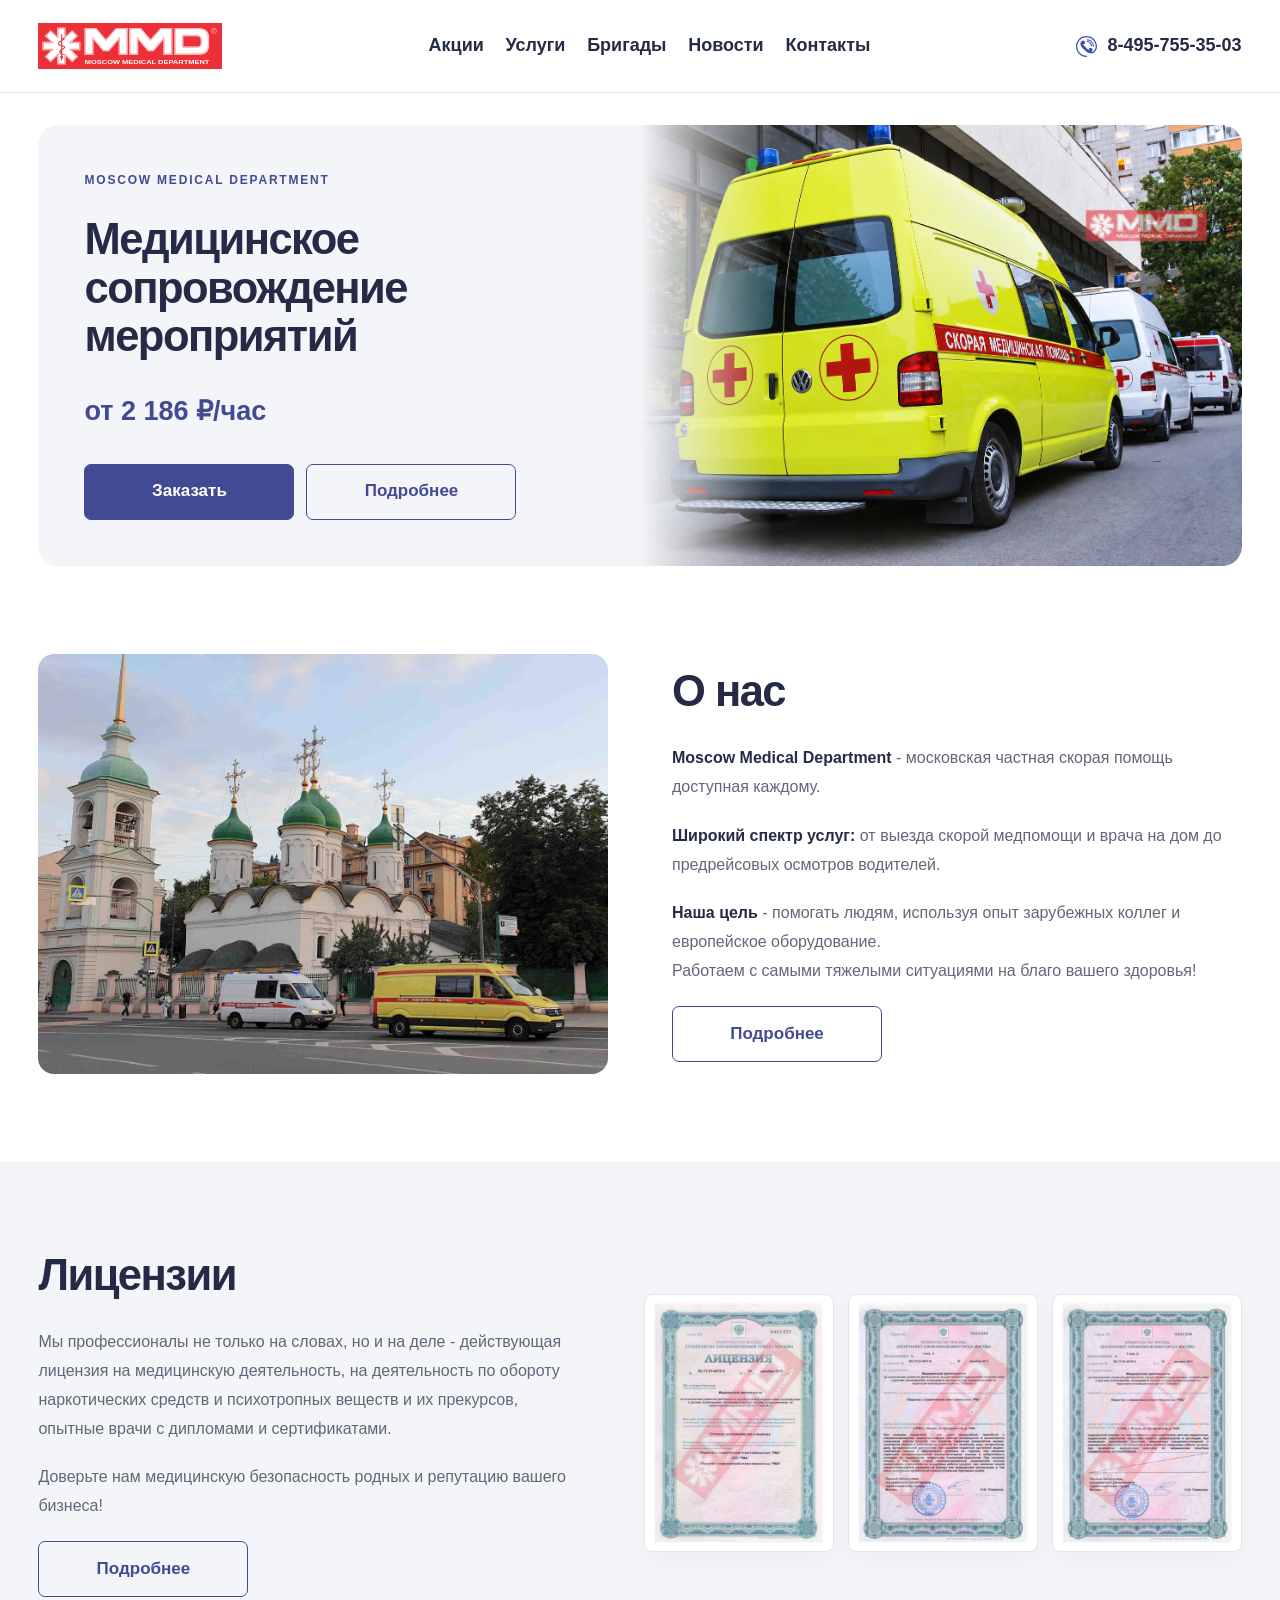
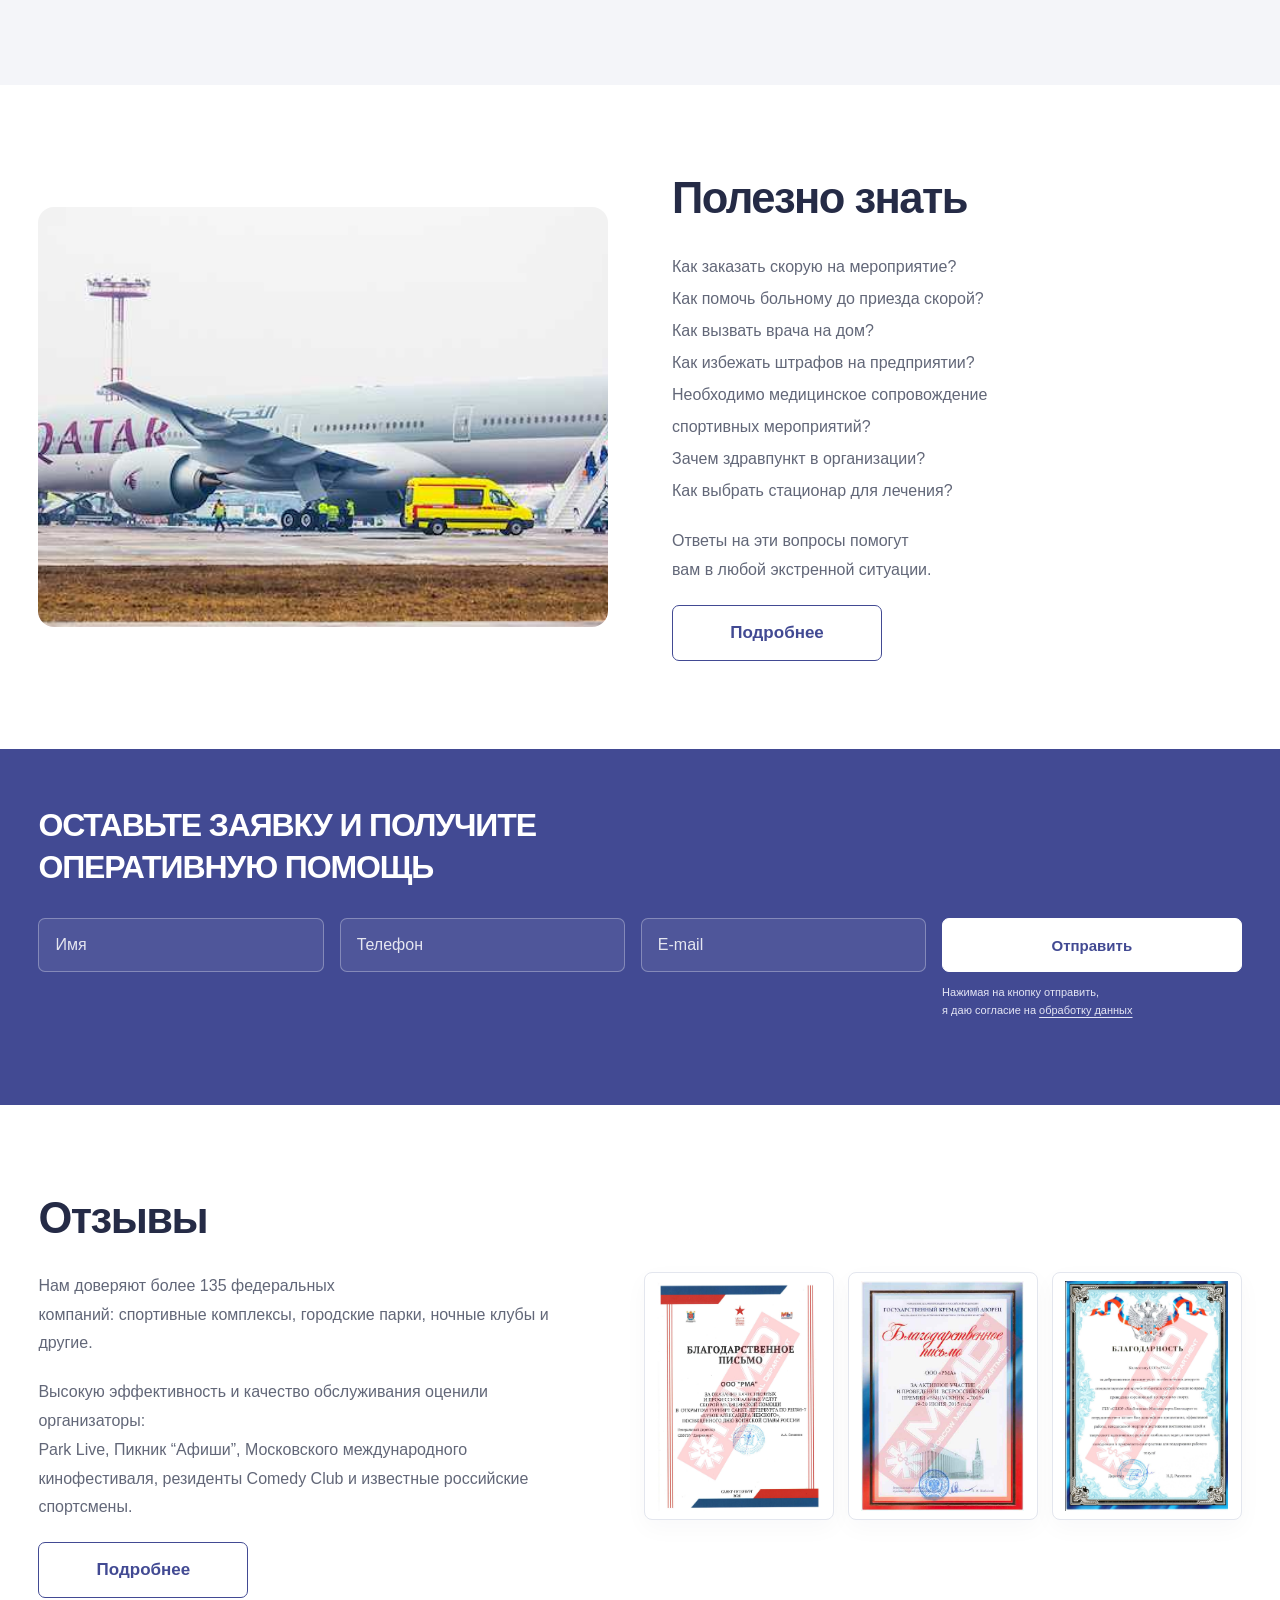
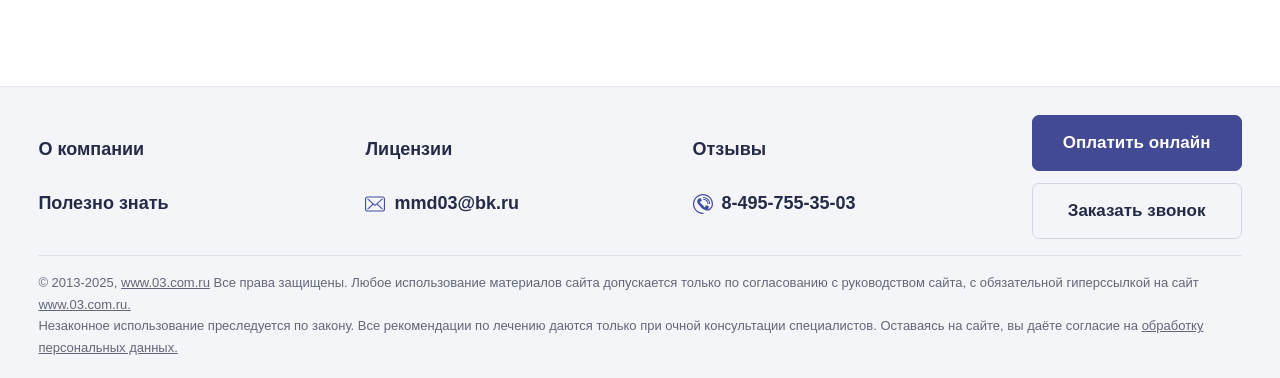
==== index.html @ b566aabc "Add responsive MMD website redesign" ====
<!DOCTYPE html>
<html lang="ru">

<head>
    
    <meta charset="UTF-8">
    <meta name="viewport" content="width=device-width, initial-scale=1.0">
    <meta http-equiv="X-UA-Compatible" content="ie=edge">
    <title>Дежурство скорой на массовых мероприятиях - MMD &#128657;</title>
    <meta name="description" content="Дежурство скорой медицинской помощи на массовых мероприятиях в Москве и Московской области. Заказать медицинское сопровождение спортивных мероприятий">
    <meta name="yandex-verification" content="7d4bbf02a748f1a2" />
    <meta property="og:title" content="03.com.ru"/>
    <meta property="og:description" content="Московская скорая помощь"/>
    <meta property="og:image" content="assets/components/rma/assets/images/favicon.png"/>
    <meta property="og:image:type" content="image/png"/>
    <meta property="og:type" content="website"/>
    <meta property="og:url" content= "https://03.com.ru"/>
    
    
    
    
    <link rel="icon" type="image/png" href="https://03.com.ru/assets/components/rma/assets/images/favicon.png">
    
    
    
<link rel="stylesheet" href="styles.css">
<link rel="stylesheet" href="home.css">
<script src="app.js" defer></script>
<script src="home.js" defer></script>
<link rel="stylesheet" href="responsive.css">
</head>
<body><a class="skip-link" href="#main">Перейти к содержанию</a>
<header class="header">
    <div class="container header__container">
        <a href="https://03.com.ru/" class="header__logo">
            <img src="assets/logo.svg" alt="moscow medical department" class="logo__img">
        </a>
        <ul class="header__menu" aria-label="Основное меню">
            <li class="menu__item">
                <a href="https://03.com.ru/akczii/" class="item__link">Акции</a>
            </li>
            <li class="menu__item">
                <a href="https://03.com.ru/uslugi/" class="item__link">Услуги</a>
            </li>
            <li class="menu__item">
                <a href="https://03.com.ru/brigadyi/" class="item__link">Бригады</a>
            </li>
            <li class="menu__item">
                <a href="https://03.com.ru/novosti/2020/" class="item__link">Новости</a>
            </li>
            <li class="menu__item">
                <a href="https://03.com.ru/kontaktyi" class="item__link">Контакты</a>
            </li>
        </ul>
        <a href="tel:+74957553503" class="header__phone">
            <img src="assets/components/rma/assets/images/new/phone.svg" alt="телефон" class="phone__icon">
            8-495-755-35-03
        </a>
        <button class="header__hamburger" aria-label="Открыть меню" aria-expanded="false" aria-controls="mobile-menu">
            <img src="assets/components/rma/assets/images/new/hamburger.svg" alt="меню" class="hamburger__img">
        </button>
        <button class="header__exit-popup"> &times; </button>
    </div>
</header>
<main id="main"><section class="section hero">
    <div class="container hero__container">
<img class="home-hero-photo" src="assets/home-hero-clear.png" alt="Автомобили скорой медицинской помощи MMD">
        <div class="hero__text">
            
            <h1 class="text__title">Медицинское сопровождение мероприятий</h1>
            <p class="hero__eyebrow">Moscow Medical Department</p><p class="text__price" data-price="2300">от 2 300 ₽/час</p>
            <div class="text__btns">
                <button class="btn btns__btn">Заказать</button>
                <a href="https://03.com.ru/akczii/" class="btn btns__link">
                    Подробнее
                </a>
                
            </div>
        </div>
    </div>
</section>
<section class="section about">
    <div class="container about__container">
        <div class="about__img">
            <img src="assets/components/rma/assets/images/final/index/o_nas.jpg" alt="о компании" class="img__img">
        </div>
        <div class="about__bg"></div>
        <div class="about__text">
            <h2 class="text__title">О нас</h2>
            <p class="text__text">
                <b>Moscow Medical Department</b> - московская частная скорая помощь доступная каждому.
            </p>
            <p class="text__text">
                <b>Широкий спектр услуг:</b> от выезда скорой медпомощи и врача на дом до предрейсовых осмотров водителей.
            </p>
            <p class="text__text">
                <b>Наша цель</b> - помогать людям, используя опыт зарубежных коллег и европейское оборудование. <br> 
                Работаем с самыми тяжелыми ситуациями на благо вашего здоровья!
            </p>
            <a href="https://03.com.ru/o-kompanii" class="btn text__btn">
                Подробнее
            </a>
        </div>
    </div>
</section>
<section class="section license">
    <div class="container license__container">
        <div class="license__bg"></div>
        <h2 class="text__title">Лицензии</h2>
        <div class="license__text">
            <p class="text__text">
                Мы профессионалы не только на словах, но и на деле - действующая лицензия на медицинскую деятельность, на деятельность по обороту наркотических средств и психотропных веществ и их прекурсов, опытные врачи с  дипломами и сертификатами.
            </p>
            <p class="text__text">
                Доверьте нам медицинскую безопасность родных и репутацию вашего бизнеса!  
            </p>
            <a href="https://03.com.ru/liczenzii" class="btn text__btn">
                Подробнее
            </a>
        </div>
        <div class="license__slider">
            
            
            <div class="slider__slides">
                <div class="slides__slide">
                    <picture class="slide__picture">
                        <source srcset="assets/components/rma/assets/images/licenses/hero/mobile/1.jpg" media="(max-width: 576px)" class="slide__source">
                        <img src="assets/components/rma/assets/images/licenses/hero/1.jpg" alt="лицензия-1" class="slide__img">
                    </picture>
                </div>
                <div class="slides__slide">
                    <picture class="slide__picture">
                        <source srcset="assets/components/rma/assets/images/licenses/hero/mobile/3.jpg" media="(max-width: 576px)" class="slide__source">
                        <img src="assets/components/rma/assets/images/licenses/hero/3.jpg" alt="лицензия-3" class="slide__img">
                    </picture>
                </div>
                <div class="slides__slide">
                    <picture class="slide__picture">
                        <source srcset="assets/components/rma/assets/images/licenses/hero/mobile/4.jpg" media="(max-width: 576px)" class="slide__source">
                        <img src="assets/components/rma/assets/images/licenses/hero/4.jpg" alt="лицензия-3" class="slide__img">
                    </picture>
                </div>
            </div>
        </div>
    </div>
</section>
<section class="section faq">
    <div class="container faq__container">
        <div class="faq__bg"></div>
        <div class="faq__img">
            <img src="assets/components/rma/assets/images/final/index/aviaperevozka.jpg" alt="Полезно знать" class="img__img">
            
        </div>
        <div class="faq__text">
            <h2 class="text__title">Полезно знать</h2>
            <p class="text__text">
                Как заказать скорую на мероприятие?
                <br>
                Как помочь больному до приезда скорой?
                <br>
                Как вызвать врача на дом? 
                <br>
                Как избежать штрафов на предприятии?
                <br>
                Необходимо медицинское сопровождение
                <br>
                спортивных мероприятий?
                <br>
                Зачем здравпункт в организации?
                <br>
                Как выбрать стационар для лечения?
            </p>
            <p class="text__text">
                Ответы на эти вопросы помогут <br> вам в любой экстренной ситуации. 
            </p>
            <a href="https://03.com.ru/polezno-znat/" class="btn text__btn">
                Подробнее
            </a>
        </div>
    </div>
</section>






<section class="section callback" id="request">
    <div class="container callback__container">

        <h2 class="callback__title">
            ОСТАВЬТЕ ЗАЯВКУ И ПОЛУЧИТЕ ОПЕРАТИВНУЮ ПОМОЩЬ
        </h2>

        <form class="callback__form">

            <input type="text" name="nospam" value="" style="display:none" tabindex="-1" autocomplete="off">

            <div class="form__block">
                <input type="text" class="form__inp" name="name"
                       value="" aria-label="Имя" placeholder="Имя" required>
                <img src="assets/components/rma/assets/images/new/form/name.svg"
                     alt="имя" class="form__img">
            </div>

            <div class="form__block">
                <input type="tel" class="form__inp" name="phone"
                       value="" aria-label="Телефон" placeholder="Телефон" required>
                <img src="assets/components/rma/assets/images/new/phone.svg"
                     alt="телефон" class="form__img">
            </div>

            <div class="form__block">
                <input type="email" class="form__inp" name="email"
                       value="" aria-label="E-mail" placeholder="E-mail" required>
                <img src="assets/components/rma/assets/images/new/form/email.svg"
                     alt="e-mail" class="form__img">
            </div>

            <div class="form__block-btn">

                <input type="submit"
                       name="order-submit"
                       value="Отправить"
                       class="btn form__btn">

                <p class="callback__text">
                    Нажимая на кнопку отправить, <br>
                    я даю согласие на
                    <a href="https://03.com.ru/assets/components/rma/assets/docs/soglasie-na-obrabotku-personalnih-dannih.pdf"
                       target="_blank"
                       rel="noopener noreferrer"
                       class="text__link">
                        обработку данных
                    </a>
                </p>

            </div>

        </form>
    </div>
</section>
<section class="section reviews">
    <div class="container license__container">
        <div class="license__bg license__bg--gray"></div>
        <h2 class="text__title text__title--blue">Отзывы</h2>
        <div class="license__text">
            <p class="text__text text__text--black">
                Нам доверяют более 135 федеральных <br> компаний: спортивные комплексы, городские парки, ночные клубы и другие.
            </p>
            <p class="text__text text__text--black">
                Высокую эффективность и качество обслуживания оценили организаторы: <br> Park Live, Пикник “Афиши”, Московского международного кинофестиваля, резиденты Comedy Club и известные российские спортсмены.
            </p>
            <a href="https://03.com.ru/otzyivyi" class="btn text__btn">
                Подробнее
            </a>
        </div>
        <div class="license__slider">
            
            
            <div class="slider__slides">
                <div class="slides__slide">
                    <img src="assets/components/rma/assets/images/reviews/25.jpg" alt="лицензия-1" class="slide__img">
                </div>
                <div class="slides__slide">
                    <img src="assets/components/rma/assets/images/reviews/hero/1.jpg" alt="лицензия-1" class="slide__img">
                </div>
                <div class="slides__slide">
                    <img src="assets/components/rma/assets/images/reviews/28.jpg" alt="лицензия-1" class="slide__img">
                </div>
            </div>
        </div>
    </div>
</section>
</main><div class="bg" hidden></div>




<div class="popup" id="callback-popup" role="dialog" aria-modal="true" aria-label="Обратный звонок" hidden>

    <button type="button" class="popup__exit" aria-label="Закрыть окно">
        <img src="assets/components/rma/assets/images/new/popup/exit.svg"
             alt="Закрыть окно"
             class="exit__img">
    </button>

    <h2 class="popup__title">Обратный звонок</h2>

    <form class="popup__form" id="callback-form">

        <input type="hidden" name="popup-submit" value="1">

        <input type="text"
               name="nospam"
               value=""
               style="display:none"
               tabindex="-1"
               autocomplete="off">

        <div class="form__row">
            <img src="assets/components/rma/assets/images/new/popup/name.svg"
                 alt="имя"
                 class="form__icon">

            <input type="text"
                   class="row__inp"
                   name="name"
                   value=""
                   aria-label="Имя" placeholder="Имя"
                   required>
        </div>

        <div class="form__row">
            <img src="assets/components/rma/assets/images/new/popup/phone.svg"
                 alt="телефон"
                 class="form__icon">

            <input type="tel"
                   class="row__inp"
                   name="phone"
                   value=""
                   aria-label="Телефон" placeholder="Телефон"
                   id="form-buy-phone"
                   required>
        </div>

        <div class="form__row">
            <img src="assets/components/rma/assets/images/new/popup/email.svg"
                 alt="email"
                 class="form__icon">

            <input type="email"
                   class="row__inp"
                   name="email"
                   value=""
                   aria-label="E-mail" placeholder="E-mail"
                   id="popup-email"
                   required>
        </div>

        <div class="popup__message" id="callback-error"
             role="alert" style="display:none;"></div>

        <p class="form__text">
            Нажимая на кнопку отправить, <br>
            я даю согласие
            <a href="https://03.com.ru/assets/components/rma/assets/docs/soglasie-na-obrabotku-personalnih-dannih.pdf"
               target="_blank"
               rel="noopener noreferrer"
               class="text__link">
                на обработку данных
            </a>
        </p>

        <button type="submit" class="btn form__btn" id="callback-submit">
            Отправить
        </button>

    </form>
</div>


<div class="popup popup--thanks" id="callback-success" hidden>

    <button type="button" class="popup__exit" aria-label="Закрыть окно">
        <img src="assets/components/rma/assets/images/new/popup/exit.svg"
             alt="Закрыть окно"
             class="exit__img">
    </button>

    <h2 class="popup__title">Спасибо за заявку!</h2>

    <div class="popup--thanks__content">
        <p>Ваша заявка успешно отправлена.</p>
        <p>Мы скоро с вами свяжемся!</p>

        <button type="button" class="btn form__btn popup--thanks__btn">
            Закрыть
        </button>
    </div>

</div>
<nav class="popup-menu" id="mobile-menu" aria-label="Мобильное меню" hidden>
    <ul class="popup-menu__menu">
        <li class="menu__item">
            <a href="https://03.com.ru/akczii/" class="item__link">Акции</a>
        </li>
        <li class="menu__item">
            <a href="https://03.com.ru/uslugi/" class="item__link">Услуги</a>
        </li>
        <li class="menu__item">
            <a href="https://03.com.ru/brigadyi/" class="item__link">Бригады</a>
        </li>
        <li class="menu__item">
            <a href="https://03.com.ru/novosti/2020/" class="item__link">Новости</a>
        </li>
        <li class="menu__item">
            <a href="https://03.com.ru/kontaktyi" class="item__link">Контакты</a>
        </li>
    <li class="menu__item"><a class="item__link mobile-menu-mail" href="mailto:mmd03@bk.ru"><img src="assets/components/rma/assets/images/new/form/email.svg" alt="" class="mobile-mail-icon">mmd03@bk.ru</a></li>
</ul>
</nav>
        <footer class="footer">
            <div class="container footer__container">
                <ul class="footer__menu">
                    <li class="menu__item">
                        <a href="https://03.com.ru/o-kompanii" class="item__link">
                            <img src="assets/components/rma/assets/images/footerIcons/about.svg" alt="О компании" class="link__icon">
                            О компании
                        </a>
                    </li>
                    <li class="menu__item">
                        <a href="https://03.com.ru/liczenzii" class="item__link">
                            <img src="assets/components/rma/assets/images/footerIcons/license.svg" alt="Лицензии" class="link__icon">
                            Лицензии
                        </a>
                    </li>
                    <li class="menu__item">
                        <a href="https://03.com.ru/otzyivyi" class="item__link">
                            <img src="assets/components/rma/assets/images/footerIcons/reviews.svg" alt="Отзывы" class="link__icon">
                            Отзывы
                        </a>
                    </li>
                    <li class="menu__item">
                        <a href="https://03.com.ru/polezno-znat/" class="item__link">
                            <img src="assets/components/rma/assets/images/footerIcons/faq.svg" alt="Полезно знать" class="link__icon">
                            Полезно знать
                        </a>
                    </li>
                    <li class="menu__item">
                        <a href="mailto:mmd03@bk.ru" class="footer__mail">
                            <img src="assets/components/rma/assets/images/new/form/email.svg" alt="mail" class="mail__icon">
                            mmd03@bk.ru
                        </a>
                    </li>
                    <li class="menu__item">
                        <a href="tel:+74957553503" class="footer__phone">
                            <img src="assets/components/rma/assets/images/new/phone.svg" alt="телефон" class="phone__icon">
                            8-495-755-35-03
                        </a>
                    </li>
                </ul>
                <a href="https://03.com.ru/oplata" class="btn footer__btn">Оплатить онлайн</a>
                <button class="btn footer__btn">Заказать звонок</button>
                <div class="footer__bottom">
                    <p class="footer__copy">© 2013-2025, <a href="https://03.com.ru/" class="copy__link">www.03.com.ru</a> Все права защищены. Любое использование
                        материалов сайта допускается только по согласованию с руководством сайта, с обязательной
                        гиперссылкой на сайт <a href="https://03.com.ru/" class="copy__link">www.03.com.ru.</a>
                        <br>Незаконное использование преследуется по закону. Все рекомендации по лечению даются только при
                        очной консультации специалистов. Оставаясь на сайте, вы даёте согласие на <a href="https://03.com.ru/assets/components/rma/assets/docs/soglasie-na-obrabotku-personalnih-dannih.pdf" target="_blank" class="copy__link">обработку
                        персональных данных.</a></p>
                </div>
            </div>
        </footer>
    
    
    
    
</body>

</html>
---- styles.css ----
/* MMD — restrained visual refresh. All original homepage sections retained. */
:root{--blue:#424a93;--ink:#252b46;--muted:#626778;--accent:var(--blue);--line:#e3e6ee;--pale:#f4f5f9;--radius:16px}*{box-sizing:border-box}html{scroll-behavior:smooth;scroll-padding-top:90px}body{margin:0;color:var(--ink);background:#fff;font-family:Arial,Helvetica,sans-serif;font-size:16px;line-height:1.65}a{color:inherit;text-decoration:none}button,input{font:inherit}button,a,input{-webkit-tap-highlight-color:transparent}button{cursor:pointer}img{max-width:100%;display:block}a,button,input{outline-offset:5px}a:focus-visible,button:focus-visible,input:focus-visible{outline:3px solid #5965c7}button{border:0}h1,h2,p{margin-top:0}h1,h2{line-height:1.16;letter-spacing:-.035em}h2{font-size:clamp(30px,3.4vw,44px);margin-bottom:28px;font-weight:650}p{margin-bottom:20px}.container{max-width:1200px;width:calc(100% - 64px);margin:auto}.header{background:#fff;border-bottom:1px solid var(--line);position:sticky;top:0;z-index:20}.header__container{display:flex;align-items:center;gap:40px;min-height:92px}.header__logo{flex-shrink:0}.logo__img{width:148px;height:auto}.header__menu{list-style:none;display:flex;gap:26px;padding:0;margin:0 auto;font-size:14px;font-weight:600}.item__link:hover,.footer__mail:hover{color:var(--accent)}.header__phone{white-space:nowrap;display:flex;align-items:center;gap:10px;font-size:18px;font-weight:700}.phone__icon{width:21px;filter:brightness(0) saturate(100%) invert(30%) sepia(25%) saturate(1400%) hue-rotate(195deg)}.header__hamburger{display:none;background:var(--blue);padding:10px;border-radius:8px}.hamburger__img{width:24px}.header__exit-popup{display:none}.hero{padding:32px 0 0}.hero__container{position:relative;min-height:540px;display:flex;align-items:center;border-radius:20px;overflow:hidden;background:#f2f3f6 url('assets/components/rma/assets/images/hero_bg.jpg') center right/cover no-repeat}.hero__container:before{content:'';position:absolute;inset:0;background:linear-gradient(90deg,#f6f7fa 0%,rgba(246,247,250,.95) 28%,rgba(246,247,250,.6) 49%,transparent 76%)}.hero__text{position:relative;padding:60px 48px;max-width:650px;display:flex;flex-direction:column;align-items:flex-start}.hero__eyebrow{order:-1;font-size:12px;text-transform:uppercase;letter-spacing:.15em;color:var(--blue);font-weight:700;margin-bottom:24px}.hero h1{font-size:clamp(36px,4.2vw,56px);font-weight:650;max-width:560px;margin-bottom:28px}.text__price{font-size:27px;color:var(--accent);font-weight:700;margin-bottom:30px}.text__btns{display:flex;gap:12px}.btn{min-height:50px;display:inline-flex;align-items:center;justify-content:center;padding:12px 28px;border-radius:7px;border:1px solid var(--accent);background:var(--accent);color:#fff;font-size:14px;font-weight:700;line-height:1.4;text-transform:none;transition:background-color .25s ease,border-color .25s ease,color .25s ease,box-shadow .25s ease}.btn:hover{background:#303875;border-color:#303875;box-shadow:0 5px 16px #424a9326}.btns__link,.text__btn{background:transparent;color:var(--accent)}.btns__link:hover,.text__btn:hover{color:#fff}.btns__link--phone{display:none}.about,.faq,.license,.reviews{padding:88px 0}.about__container,.faq__container{display:grid;grid-template-columns:1fr 1fr;gap:70px;align-items:center}.about__img,.faq__img{height:420px;border-radius:var(--radius);overflow:hidden;background:var(--pale)}.img__img{width:100%;height:100%;object-fit:cover}.text__text{color:var(--muted);line-height:1.8}.text__text b{color:var(--ink);font-weight:600}.about__bg,.faq__bg,.license__bg{display:none}.license{background:var(--pale)}.license__container{display:grid;grid-template-columns:.95fr 1.05fr;gap:0 70px;align-items:start}.license__container>h2{grid-column:1}.license__text{grid-column:1}.license__slider{grid-column:2;grid-row:1 / span 2;align-self:center;min-width:0}.slider__slides{display:grid;grid-template-columns:repeat(3,minmax(0,1fr));gap:14px;align-items:center}.slides__slide{padding:8px;background:#fff;border:1px solid var(--line);border-radius:8px;box-shadow:0 8px 24px #252b4608;transition:transform .2s}.slides__slide:hover{transform:translateY(-5px)}.slide__img{width:100%;height:240px;object-fit:contain;cursor:zoom-in}.faq__text .text__text:first-of-type{font-size:16px;line-height:2}.faq__text .text__text br{display:block}.callback{background:var(--blue);color:white;padding:56px 0}.callback__title{font-size:32px;max-width:640px;text-transform:none;line-height:1.3;margin:0 0 30px}.callback__form{display:grid;grid-template-columns:1fr 1fr 1fr 1.05fr;gap:16px;align-items:start}.form__block{position:relative}.form__inp{width:100%;height:54px;border:1px solid #ffffff4d;border-radius:7px;background:#ffffff12;color:white;padding:12px 16px}.form__inp::placeholder{color:#fff;opacity:.85}.form__img{display:none}.form__btn{width:100%;min-height:54px}.callback__text{font-size:11px;line-height:1.6;color:#e4e5f4;margin:12px 0 0}.text__link{text-decoration:underline;text-underline-offset:3px}.reviews .slide__img{height:230px}.footer{padding:46px 0 26px;background:#f4f5f9;border-top:1px solid var(--line)}.footer__container{display:flex;gap:14px;flex-wrap:wrap;align-items:center}.footer__menu{width:100%;display:flex;gap:24px;flex-wrap:wrap;list-style:none;padding:0;margin:0 0 16px;font-size:14px}.footer__menu .menu__item:nth-last-child(2){margin-left:auto}.link__icon,.mail__icon,.footer__phone img{display:none}.footer__phone{font-weight:700}.footer__btn{background:transparent;border-color:#d3d6e2;color:var(--ink)}.footer__btn:hover{color:#fff}.footer__bottom{margin-top:18px;padding-top:24px;border-top:1px solid #dddfe8;width:100%}.footer__copy{font-size:11px;line-height:1.8;color:#737887;margin-bottom:0}.copy__link{text-decoration:underline}.bg{position:fixed;inset:0;background:#141b39aa;backdrop-filter:blur(5px);z-index:40}.popup{position:fixed;left:50%;top:50%;transform:translate(-50%,-50%);width:min(460px,calc(100% - 32px));max-height:90vh;overflow:auto;padding:40px;border-radius:16px;background:#fff;z-index:50;box-shadow:0 20px 80px #15162d33}.popup__title{font-size:30px;margin-right:20px}.popup__exit{position:absolute;right:18px;top:18px;width:30px;height:30px;background:var(--pale);border-radius:50%;padding:9px}.popup__exit img{width:100%}.form__row{margin-bottom:14px}.form__icon{display:none}.row__inp{width:100%;border:1px solid #d2d5df;border-radius:6px;padding:12px}.form__text{font-size:12px;color:var(--muted)}.popup-menu{background:#fff;position:fixed;top:76px;left:0;right:0;z-index:30;box-shadow:0 12px 20px #18244518}.popup-menu__menu{list-style:none;margin:0;padding:20px 32px;display:grid;gap:16px}.skip-link{position:fixed;top:-100px;left:20px;z-index:60;padding:10px;background:white}.skip-link:focus{top:10px}[hidden]{display:none!important}.form-status{font-size:13px;margin:14px 0 0;grid-column:1/-1}.image-dialog{max-width:min(900px,92vw);max-height:92vh;border:0;border-radius:12px;padding:40px 20px 20px;background:#fff}.image-dialog::backdrop{background:#141b39ba}.image-dialog img{max-height:78vh;width:auto;margin:auto}.image-dialog button{position:absolute;right:10px;top:5px;font-size:26px;background:white;line-height:1}.image-open{border:0;padding:0;background:none;display:block;width:100%}
@media(min-width:1450px){.hero__container{min-height:580px}}
@media(max-width:1100px){.header__container{gap:20px}.header__menu{gap:16px;font-size:13px}.header__phone{font-size:15px}.logo__img{width:125px}.about__container,.faq__container,.license__container{gap:0 36px}.hero h1{font-size:46px}.hero__text{max-width:590px}.slide__img{height:200px}}
@media(max-width:850px){.container{width:calc(100% - 40px)}.header__container{min-height:76px}.header__menu{display:none}.header__phone{margin-left:auto}.header__hamburger{display:block}.hero__container{min-height:490px}.hero__text{padding:40px 30px;max-width:540px}.hero h1{font-size:42px}.about,.faq,.license,.reviews{padding:60px 0}.about__container,.faq__container{gap:30px}.about__img,.faq__img{height:380px}.license__container{grid-template-columns:1fr;gap:0}.license__slider{grid-column:1;grid-row:auto;margin-top:30px;width:100%}.slide__img,.reviews .slide__img{height:280px}.callback__form{grid-template-columns:1fr 1fr}.footer__menu .menu__item:nth-last-child(2){margin-left:0}}
@media(max-width:580px){body{font-size:15px}.container{width:calc(100% - 32px)}.header__container{gap:12px;min-height:70px}.logo__img{width:100px}.header__phone{font-size:13px;gap:0}.header__phone .phone__icon{display:none}.header__hamburger{padding:8px}.hamburger__img{width:20px}.popup-menu{top:70px}.hero{padding-top:16px}.hero__container{min-height:560px;align-items:flex-start;background-position:65% bottom;background-size:auto 340px;background-repeat:no-repeat;background-color:#f4f5f8}.hero__container:before{background:linear-gradient(180deg,#f4f5f8 0%,#f4f5f8 35%,#f4f5f8d9 52%,#f4f5f800 78%)}.hero__text{padding:28px 22px 230px;max-width:100%}.hero__eyebrow{font-size:10px;letter-spacing:.1em;margin-bottom:18px}.hero h1{font-size:34px;line-height:1.13;margin-bottom:20px;overflow-wrap:normal}.text__price{font-size:23px;margin-bottom:22px}.text__btns{gap:8px;width:100%}.text__btns .btn{padding:12px 18px;flex:1}.about,.faq,.license,.reviews{padding:44px 0}.about__container,.faq__container{grid-template-columns:1fr;gap:26px}.about__img,.faq__img{height:250px}.about__text h2,.faq__text h2{margin-bottom:20px}.text__text{line-height:1.75}h2{font-size:32px}.slide__img,.reviews .slide__img{height:160px}.slider__slides{gap:8px}.slides__slide{padding:5px}.callback{padding:36px 0}.callback__title{font-size:26px}.callback__form{grid-template-columns:1fr}.callback__text br{display:none}.footer{padding-top:32px}.footer__menu{display:grid;grid-template-columns:1fr 1fr;gap:14px;font-size:13px}.footer__btn{flex:1;font-size:12px;padding:12px}.popup{padding:32px 24px}.popup__title{font-size:26px}}
@media(prefers-reduced-motion:reduce){html{scroll-behavior:auto}*,*:before,*:after{transition:none!important}}

/* Fixed button geometry; colour and shadow provide the hover feedback. */
.btn:active{box-shadow:0 1px 4px #424a931a}
.image-dialog .review-details{display:flex;width:fit-content;margin:18px auto 0;min-width:160px}
.image-dialog:has(.review-details) img{max-height:calc(78vh - 70px)}
.service-hero__text .text__price{font-variant-numeric:tabular-nums;min-width:190px}

/* Blue glow stays outside the button without moving its hit area. */
.btns__btn:hover,
.btns__btn:focus-visible{
  background:#35418f;
  border-color:#35418f;
  box-shadow:0 0 18px rgba(65,91,225,.48),0 0 32px rgba(65,91,225,.28);
}
@keyframes header-phone-ring{
  0%,100%{transform:rotate(0)}
  15%{transform:rotate(-17deg)}
  30%{transform:rotate(15deg)}
  45%{transform:rotate(-12deg)}
  60%{transform:rotate(10deg)}
  75%{transform:rotate(-5deg)}
}
.header__phone .phone__icon{transform-origin:center}
@media(prefers-reduced-motion:no-preference){
  .header__phone:hover .phone__icon,
  .header__phone:focus-visible .phone__icon{
    animation:header-phone-ring .65s ease-in-out 2;
  }
}

/* Shared header and payment action. */
.logo__img{width:184px}
.footer__btn[href="https://03.com.ru/oplata"]{background:var(--blue);border-color:var(--blue);color:#fff}
.footer__btn[href="https://03.com.ru/oplata"]:hover,
.footer__btn[href="https://03.com.ru/oplata"]:focus-visible{
  background:#35418f;border-color:#35418f;color:#fff;
  box-shadow:0 0 18px rgba(65,91,225,.48),0 0 32px rgba(65,91,225,.28);
}
.reviews__slide,.reviews .slides__slide{transition:transform .28s ease,box-shadow .28s ease;transform-origin:center}
.reviews__slide:hover,.reviews__slide:focus-within,
.reviews .slides__slide:hover,.reviews .slides__slide:focus-within{
  transform:scale(1.025);box-shadow:0 8px 24px #424a9320;position:relative;z-index:1;
}
.reviews__slider{padding-top:14px;padding-bottom:28px}
@media(max-width:1100px){.logo__img{width:155px}}
@media(max-width:580px){.logo__img{width:124px}}
@media(max-width:360px){.logo__img{width:108px}.header__container{gap:8px}}
@media(prefers-reduced-motion:reduce){
  .reviews__slide:hover,.reviews__slide:focus-within,
  .reviews .slides__slide:hover,.reviews .slides__slide:focus-within{transform:none}
}

/* Larger navigation, consistent contact affordances and centred glow. */
.header__menu{font-size:16px;gap:22px}
.footer__menu{font-size:16px;gap:22px}
.header__phone,.footer__phone,.footer__mail{
  transition:color .22s ease;
}
.header__phone:hover,.header__phone:focus-visible,
.footer__phone:hover,.footer__phone:focus-visible,
.footer__mail:hover,.footer__mail:focus-visible{color:var(--blue)}
.footer__phone,.footer__mail{display:inline-flex;align-items:center;gap:9px}
.footer__phone .phone__icon,.footer__mail .mail__icon{
  display:block;width:20px;height:20px;object-fit:contain;flex-shrink:0;
  transform-origin:center;
  filter:brightness(0) saturate(100%) invert(30%) sepia(25%) saturate(1400%) hue-rotate(195deg);
}
@keyframes footer-mail-motion{
  0%,100%{transform:rotate(0) scale(1)}
  25%{transform:rotate(-9deg) scale(1.08)}
  50%{transform:rotate(9deg) scale(1.08)}
  75%{transform:rotate(-5deg) scale(1.04)}
}
@media(prefers-reduced-motion:no-preference){
  .footer__phone:hover .phone__icon,.footer__phone:focus-visible .phone__icon{animation:header-phone-ring .65s ease-in-out 2}
  .footer__mail:hover .mail__icon,.footer__mail:focus-visible .mail__icon{animation:footer-mail-motion .65s ease-in-out 2}
}
@media(max-width:1100px) and (min-width:851px){
  .header__menu{gap:14px;font-size:15px}
  .header__container{gap:16px}
}
@media(max-width:580px){
  .footer__menu{font-size:15px;gap:16px 12px}
  .footer__menu .menu__item:nth-last-child(-n+2){grid-column:1/-1}
  .popup-menu__menu{font-size:17px}
}
---- home.css ----
@keyframes service-photo-enter{
  from{opacity:0;transform:translateX(110px) scale(1.035)}
  to{opacity:1;transform:translateX(0) scale(1)}
}
@keyframes service-title-enter{
  from{opacity:0;transform:translateY(28px);clip-path:inset(0 0 100% 0);filter:blur(5px)}
  to{opacity:1;transform:translateY(0);clip-path:inset(0);filter:blur(0)}
}
@keyframes service-detail-enter{
  from{opacity:0;transform:translateY(18px)}
  to{opacity:1;transform:translateY(0)}
}
@media(prefers-reduced-motion:no-preference){
  .hero{overflow:hidden;overflow:clip}
  .home-hero-photo{animation:service-photo-enter 1s cubic-bezier(.16,1,.3,1) .12s both}
  .hero__text .hero__eyebrow{animation:service-detail-enter .65s ease-out .08s both}
  .hero__text h1{animation:service-title-enter .95s cubic-bezier(.16,1,.3,1) .2s both}
  .hero__text .text__price{animation:service-detail-enter .7s cubic-bezier(.16,1,.3,1) .55s both}
  .hero__text .btns__btn{animation:service-detail-enter .65s cubic-bezier(.16,1,.3,1) .75s backwards}
  .hero__text .btns__link{animation:service-detail-enter .65s cubic-bezier(.16,1,.3,1) .88s backwards}
}

.service-about__text a{
  border-radius:3px;
  text-decoration-thickness:1px;
  transition:color .2s ease,background-color .2s ease,text-decoration-color .2s ease,box-shadow .2s ease;
}
.service-about__text a:hover,.service-about__text a:focus-visible{
  color:#26377f;
  background-color:#e7ebfc;
  text-decoration-color:#5965c7;
  box-shadow:0 0 0 3px #e7ebfc;
}


.hero__container{display:grid;grid-template-columns:1fr 1fr;min-height:480px;background:var(--pale);isolation:isolate}
.hero__container:before{display:none}
.hero__text{grid-column:1;grid-row:1;max-width:none;padding:48px 36px;z-index:1}
.hero h1{font-size:clamp(34px,3.6vw,49px);max-width:100%}
.home-hero-photo{grid-column:2;grid-row:1;display:block;width:100%;height:100%;min-height:480px;object-fit:cover;object-position:right center;-webkit-mask-image:linear-gradient(to right,transparent,#000 22%);mask-image:linear-gradient(to right,transparent,#000 22%)}
.hero .text__price{font-variant-numeric:tabular-nums;min-width:220px}
.typing-readable{position:absolute;width:1px;height:1px;padding:0;margin:-1px;overflow:hidden;clip-path:inset(50%);white-space:nowrap;border:0}
.about__text h2{text-transform:none}
@media(max-width:850px){.hero__text{padding:36px 26px}.hero h1{font-size:36px}}
@media(max-width:700px){
  .hero__container{grid-template-columns:1fr;min-height:0;background:var(--pale)}
  .hero__text{grid-row:1;grid-column:1;padding:32px 26px;max-width:100%}
  .hero h1{font-size:34px}
  .home-hero-photo{grid-column:1;grid-row:2;height:auto;min-height:0;aspect-ratio:3/2;object-fit:contain}
}

/* A light primary action remains legible on the blue request panel. */
.callback .form__btn{background:#fff;border-color:#fff;color:var(--blue);font-size:15px}
.callback .form__btn:hover,.callback .form__btn:focus-visible{background:#edf0ff;border-color:#edf0ff;color:#303875;box-shadow:0 0 20px #ffffff45}
.callback .form__btn:focus-visible{outline:3px solid #fff;outline-offset:4px}
---- responsive.css ----
/* Shared responsive layer. Loaded last on both pages. */
:root{--page-gutter:clamp(16px,3vw,48px);--header-height:92px}
html{scroll-padding-top:calc(var(--header-height) + 16px)}
body{min-width:320px}
.container{width:calc(100% - var(--page-gutter)*2);max-width:1280px}
.container>*{min-width:0}
.header__container{min-height:var(--header-height);gap:clamp(16px,2vw,32px)}
.header__menu{gap:clamp(14px,1.7vw,24px)}
.header__phone{flex-shrink:0}
.header__hamburger{min-width:44px;min-height:44px;align-items:center;justify-content:center;flex-shrink:0}
.popup-menu{top:var(--header-height);max-height:calc(100dvh - var(--header-height));overflow-y:auto}
.popup-menu__menu a{display:block;padding:8px 0}
.hero__container,.service-hero__container{grid-template-columns:minmax(0,1fr) minmax(0,1fr)}
.hero__container{min-height:0}
.hero__text,.service-hero__text{padding:clamp(30px,3.6vw,56px);min-width:0}
.hero h1,.service-hero__text h1{font-size:clamp(36px,3.4vw,54px);line-height:1.12;overflow-wrap:break-word}
.home-hero-photo,.service-hero__img{min-height:440px;max-height:620px}
.hero__eyebrow{overflow-wrap:anywhere}
.text__btns{flex-wrap:wrap}
.text__btns .btn{min-width:132px;min-height:50px}
.about__container,.faq__container{grid-template-columns:minmax(0,1fr) minmax(0,1fr);gap:clamp(28px,5vw,70px)}
.license__container{grid-template-columns:minmax(0,.95fr) minmax(0,1.05fr);gap:0 clamp(28px,5vw,70px)}
.callback__form{grid-template-columns:repeat(3,minmax(0,1fr)) minmax(0,1.05fr)}
.form__inp,.row__inp{font-size:16px;min-width:0}
.callback__title{font-size:clamp(26px,2.5vw,34px)}
.footer__menu{display:flex;align-items:center;flex-wrap:wrap;gap:16px 24px}
.footer__menu a{display:inline-flex;align-items:center;min-height:44px}
.footer__phone,.footer__mail{white-space:nowrap}
.footer__copy{overflow-wrap:anywhere}
.popup{max-height:calc(100dvh - 32px);overscroll-behavior:contain}
.image-dialog{max-width:calc(100vw - 32px);max-height:calc(100dvh - 32px);overflow:auto}
.image-dialog img{max-width:100%;max-height:calc(100dvh - 120px)}
.image-dialog:has(.review-details) img{max-height:calc(100dvh - 190px)}
.image-dialog>button{width:40px;height:40px;display:grid;place-items:center;top:0;right:0}
.service-about__text{max-width:1000px}
.reviews__slider{padding:14px 5px 28px;scroll-padding-inline:5px;overscroll-behavior-x:contain}
.review-arrow{position:static;flex-shrink:0}
.reviews__slider-wrap{display:flex;flex-wrap:wrap;justify-content:flex-end;gap:10px}
.reviews__slider{flex:0 0 100%;min-width:0;order:2}
.service-reviews-heading{padding-right:0}
.service-reviews-heading p{margin-bottom:8px}
@media(min-width:1600px){
  .container{max-width:1360px}
  .hero__text,.service-hero__text{padding:56px 48px}
  .home-hero-photo,.service-hero__img{min-height:500px}
  .hero h1,.service-hero__text h1{font-size:54px}
}
@media(max-width:1100px){
  .footer__menu{display:grid;grid-template-columns:repeat(3,minmax(0,1fr));width:100%;gap:12px 20px}
  .footer__menu .menu__item:nth-last-child(2){margin-left:0}
  .callback__form{grid-template-columns:repeat(2,minmax(0,1fr))}
  .header__phone{font-size:16px}
}
@media(max-width:1023px){
  :root{--header-height:76px}
  .header__menu{display:none}
  .header__hamburger{display:flex}
  .header__phone{margin-left:auto}
  .logo__img{width:156px}
  .hero__container,.service-hero__container{grid-template-columns:minmax(0,1fr)}
  .hero__text{grid-column:1;grid-row:1}
  .home-hero-photo{grid-column:1;grid-row:2}
  .hero__text,.service-hero__text{padding:36px;max-width:none;border-radius:16px 16px 0 0}
  .hero h1,.service-hero__text h1{font-size:clamp(34px,5vw,46px);max-width:680px}
  .home-hero-photo,.service-hero__img{height:auto;min-height:0;max-height:none;aspect-ratio:3/2;object-fit:contain;border-radius:0 0 16px 16px;-webkit-mask-image:linear-gradient(to bottom,transparent,#000 18%);mask-image:linear-gradient(to bottom,transparent,#000 18%)}
  .license__container{grid-template-columns:minmax(0,1fr)}
  .license__slider{grid-column:1;grid-row:auto;margin-top:28px;width:100%}
  .slide__img,.reviews .slide__img{height:260px}
  .reviews__slide{flex-basis:calc((100% - 40px)/3)}
  .reviews__slide .slide__img{height:270px}
}
@media(max-width:767px){
  .about__container,.faq__container{grid-template-columns:minmax(0,1fr);gap:28px}
  .about__img,.faq__img{height:auto;aspect-ratio:3/2}
  .about,.faq,.license,.reviews,.service-about{padding:48px 0}
  .footer__menu{grid-template-columns:repeat(2,minmax(0,1fr));font-size:15px}
  .footer__menu .menu__item:nth-last-child(-n+2){grid-column:auto}
  .reviews__slide{flex-basis:calc((100% - 20px)/2)}
  .service-about__text p{line-height:1.75}
}
@media(max-width:580px){
  :root{--header-height:72px;--page-gutter:16px}
  .header__container{gap:10px}
  .logo__img{width:120px}
  .header__phone{font-size:13px;gap:0}
  .header__phone .phone__icon{display:none}
  .hero__text,.service-hero__text{padding:28px 20px}
  .hero h1,.service-hero__text h1{font-size:clamp(28px,7.6vw,38px)}
  .hero__eyebrow{font-size:10px;letter-spacing:.08em}
  .hero .text__price,.service-hero__text .text__price{font-size:25px;min-width:0}
  .text__btns{width:100%;gap:10px}
  .text__btns .btn{flex:1;min-width:0;padding:12px 14px;font-size:14px}
  .text__btns .btns__link--phone{display:none}
  .callback__form{grid-template-columns:minmax(0,1fr)}
  .callback__title{font-size:26px}
  .callback__text{font-size:12px}
  .slider__slides{gap:10px}
  .slide__img,.reviews .slide__img{height:clamp(125px,39vw,210px)}
  .reviews__slide{flex-basis:82%;padding:12px}
  .reviews__slide .slide__img{height:300px}
  .footer__menu .menu__item:nth-last-child(-n+2){grid-column:1/-1}
  .footer__btn{min-height:48px;font-size:13px;padding:12px 14px}
  .popup{width:calc(100% - 24px);padding:36px 22px 24px}
  .popup__exit{width:36px;height:36px}
  .image-dialog{padding:42px 12px 16px;max-width:calc(100vw - 16px)}
  .service-about__text>p:last-child{padding:20px}
  .breadcrumbs{font-size:12px;gap:6px}
}
@media(max-width:359px){
  .logo__img{width:100px}
  .header__container{gap:6px}
  .header__phone{font-size:12px}
  .hero__text,.service-hero__text{padding:26px 16px}
  .footer__btn{flex-basis:100%}
}
@media(hover:none){
  .reviews__slide:hover,.reviews .slides__slide:hover{transform:none}
}
@media(max-height:500px) and (orientation:landscape){
  .header{position:relative}
  .popup-menu{top:0;max-height:100dvh}
  .popup{max-height:calc(100dvh - 16px)}
}

/* Mobile controls and contact row. */
@media(max-width:580px){
  .logo__img{width:clamp(120px,38vw,156px)}
  .header__container{gap:8px}
  .header__phone{font-size:12px}
  .btn{min-height:56px;font-size:16px;padding:15px 22px;text-align:center}
  .text__btns{justify-content:center;gap:12px}
  .text__btns .btn{flex:0 1 280px;width:100%;min-height:56px;font-size:16px;padding:15px 22px}
  .about__text>.btn,.faq__text>.btn,.license__text>.btn{display:flex;width:min(100%,280px);margin-inline:auto}
  .footer__container{justify-content:center}
  .footer__btn{flex:1 1 180px;max-width:320px;font-size:16px;min-height:56px}
  .footer__menu{grid-template-columns:minmax(0,1fr) minmax(0,1fr);gap:12px 8px}
  .footer__menu .menu__item:nth-last-child(-n+2){grid-column:auto}
  .footer__menu .menu__item:last-child{justify-self:end}
  .footer__phone,.footer__mail{font-size:clamp(12px,3.3vw,15px);gap:6px}
  .footer__phone .phone__icon,.footer__mail .mail__icon{width:16px;height:16px}
  .callback .form__btn{font-size:16px;min-height:56px}
}

/* Mobile reading order and centred controls. */
@media(max-width:767px){
  .about__text,.faq__text{grid-column:1;grid-row:1}
  .about__img,.faq__img{grid-column:1;grid-row:2}
  .callback__form{width:min(100%,420px);margin-inline:auto;grid-template-columns:minmax(0,1fr)}
  .footer__menu{justify-items:center;text-align:center;max-width:520px;margin-inline:auto}
  .footer__menu .menu__item:last-child{justify-self:center}
  .footer__menu .menu__item:nth-last-child(2){margin-left:0}
  .footer__menu a{justify-content:center}
}
@media(max-width:580px){
  .hero .text__btns,.service-hero__text .text__btns{flex-wrap:nowrap;justify-content:center;gap:10px}
  .hero .text__btns .btn,.service-hero__text .text__btns .btn{flex:1 1 0;width:auto;min-width:0;padding:14px 10px;font-size:15px}
  .callback__form{width:90%;max-width:360px}
  .callback__text{text-align:center}
  .footer__menu{width:100%;gap:12px 8px}
}

/* Mobile header, request heading and navigation panel. */
@media(max-width:1023px){
  .popup-menu{background:#f4f5fa;border-bottom:1px solid #dce0ef;box-shadow:0 16px 32px #252b4626;border-radius:0 0 20px 20px;padding:12px 0 20px}
  .popup-menu__menu{max-width:600px;margin:auto;padding:8px 20px;gap:8px;counter-reset:nav-item}
  .popup-menu__menu .menu__item{counter-increment:nav-item}
  .popup-menu__menu .item__link{display:flex;align-items:center;gap:14px;padding:16px 18px;min-height:58px;background:#fff;border:1px solid #e4e7f0;border-radius:12px;font-size:17px;font-weight:600;transition:background-color .2s,color .2s,border-color .2s}
  .popup-menu__menu .item__link:before{content:counter(nav-item,decimal-leading-zero);font-size:12px;font-weight:400;color:#727caa}
  .popup-menu__menu .item__link:after{content:'↗';margin-left:auto;color:var(--blue);font-size:20px}
  .popup-menu__menu .item__link:hover,.popup-menu__menu .item__link:focus-visible{background:#e9edfc;color:var(--blue);border-color:#c7cfe9}
}
@media(max-width:767px){
  .callback__title{text-align:center;max-width:520px;margin-inline:auto;text-wrap:balance}
}
@media(max-width:580px){
  .header__phone{font-size:clamp(14px,3.9vw,18px);letter-spacing:-.025em}
  .logo__img{width:clamp(110px,32vw,146px)}
  .header__container{gap:8px}
  .callback__title{width:90%;max-width:360px}
}
@media(max-width:359px){
  .header__container{gap:6px}
  .logo__img{width:106px}
  .header__phone{font-size:14px}
}

/* Simple two-column menu and centred mobile phone. */
@media(max-width:1023px){
  .header__container{display:grid;grid-template-columns:minmax(0,1fr) auto minmax(0,1fr)}
  .header__logo{justify-self:start}
  .header__phone{justify-self:center;margin-left:0;display:flex;gap:7px}
  .header__hamburger{justify-self:end}
  .header__phone .phone__icon{display:block;width:19px;height:19px;flex-shrink:0}
  .popup-menu{background:#fff;border-radius:0 0 12px 12px;padding:12px 0 22px;box-shadow:0 12px 24px #252b461a}
  .popup-menu__menu{display:grid;grid-template-columns:repeat(2,minmax(0,1fr));gap:4px 20px;padding:8px 24px;max-width:600px}
  .popup-menu__menu .item__link{display:flex;justify-content:center;min-height:48px;padding:10px 8px;background:transparent;border:0;border-radius:6px;font-size:17px;font-weight:500}
  .popup-menu__menu .item__link:before,.popup-menu__menu .item__link:after{content:none}
  .popup-menu__menu .item__link:hover,.popup-menu__menu .item__link:focus-visible{background:#f1f3fa;color:var(--blue)}
  .mobile-menu-mail{display:flex;align-items:center;justify-content:center;width:fit-content;min-height:44px;margin:12px auto 0;padding:8px 18px;color:var(--blue);font-size:16px;text-decoration:underline;text-underline-offset:4px}
}
@media(max-width:580px){
  .header__container{grid-template-columns:minmax(0,1fr) auto minmax(0,1fr);column-gap:6px;min-height:96px;padding-block:10px}
  :root{--header-height:96px}
  .header__logo{grid-column:1/3;grid-row:1}
  .header__hamburger{grid-column:3;grid-row:1}
  .header__phone{grid-column:1/-1;grid-row:2;font-size:17px;line-height:1.3;gap:7px;min-height:30px}
  .logo__img{width:132px}
  .header__phone .phone__icon{display:block;width:18px;height:18px}
}

/* One-row mobile header and email as the sixth menu item. */
@media(max-width:1023px){
  .popup-menu__menu .mobile-menu-mail{width:auto;margin:0;padding:10px 4px;gap:7px;font-size:17px;font-weight:700;letter-spacing:-.025em;text-decoration:none;white-space:nowrap}
  .mobile-mail-icon{display:block;width:18px;height:18px;flex-shrink:0;filter:brightness(0) saturate(100%) invert(30%) sepia(25%) saturate(1400%) hue-rotate(195deg)}
}
@media(max-width:580px){
  :root{--header-height:76px}
  .header__container{display:grid;grid-template-columns:minmax(0,1fr) auto minmax(0,1fr);min-height:76px;padding-block:0;column-gap:5px}
  .header__logo{grid-column:1;grid-row:1;max-width:100%;min-width:0}
  .logo__img{width:clamp(64px,18vw,104px)}
  .header__phone{grid-column:2;grid-row:1;font-size:clamp(13px,3.65vw,17px);gap:5px;min-height:44px;justify-self:center}
  .header__phone .phone__icon{width:16px;height:16px}
  .header__hamburger{grid-column:3;grid-row:1;justify-self:end}
  .popup-menu__menu .mobile-menu-mail{font-size:clamp(13px,3.65vw,17px)}
}

/* Menu overlay and animated three-line icon. */
.menu-shade{position:fixed;inset:0;z-index:19;background:rgba(18,23,43,.28);opacity:0;visibility:hidden;pointer-events:none;transition:opacity .25s ease,visibility .25s}
.mobile-menu-open .menu-shade{opacity:1;visibility:visible;pointer-events:auto}
.header__hamburger .hamburger__img{display:none}
.menu-glyph{display:block;position:relative;width:24px;height:20px}
.menu-glyph span{position:absolute;left:0;width:24px;height:2px;border-radius:2px;background:#fff;transform-origin:center;transition:transform .3s cubic-bezier(.4,0,.2,1),opacity .2s ease}
.menu-glyph span:nth-child(1){top:2px}
.menu-glyph span:nth-child(2){top:9px}
.menu-glyph span:nth-child(3){top:16px}
.header__hamburger[aria-expanded="true"] .menu-glyph span:nth-child(1){transform:translateY(7px) rotate(45deg)}
.header__hamburger[aria-expanded="true"] .menu-glyph span:nth-child(2){opacity:0;transform:scaleX(.2)}
.header__hamburger[aria-expanded="true"] .menu-glyph span:nth-child(3){transform:translateY(-7px) rotate(-45deg)}
.popup-menu__menu .mobile-menu-mail{color:#171717}
.footer__mail{font-weight:700;font-family:inherit;letter-spacing:normal}
@media(max-width:580px){
  .header__container{grid-template-columns:auto minmax(0,1fr) 44px;gap:5px}
  .logo__img{width:clamp(104px,33vw,156px)}
  .header__phone{font-size:clamp(12px,3.55vw,17px);gap:4px;justify-self:center}
}
@media(prefers-reduced-motion:reduce){.menu-shade,.menu-glyph span{transition:none}}

/* Centred callback dialog heading and consent. */
#callback-popup .popup__title{text-align:center;margin-left:0;margin-right:0;padding-inline:12px}
#callback-popup .form__text{text-align:center;text-wrap:balance;margin-inline:auto}
#callback-popup .form__text br{display:none}

/* Compact footer: links and contacts alongside actions on larger screens. */
.footer{padding:28px 0 20px}
.footer__container{display:grid;grid-template-columns:minmax(0,1fr) 220px;gap:12px 36px;align-items:center}
.footer__menu{grid-column:1;grid-row:1 / span 2;display:grid;grid-template-columns:repeat(3,minmax(0,1fr));gap:10px 24px;width:100%;max-width:none;margin:0;font-size:17px;justify-items:start;text-align:left}
.footer__menu .menu__item:nth-last-child(2){margin-left:0}
.footer__menu .menu__item:last-child{justify-self:start}
.footer__menu a{min-height:44px;justify-content:flex-start}
.footer__btn{grid-column:2;width:100%;max-width:none;min-height:50px;font-size:15px;padding:12px 18px;margin:0}
.footer__bottom{grid-column:1/-1;margin-top:4px;padding-top:16px}
.footer__copy{font-size:13px;line-height:1.65;color:#626778}
@media(max-width:900px){
  .footer__container{gap:12px 24px;grid-template-columns:minmax(0,1fr) 190px}
  .footer__menu{grid-template-columns:repeat(2,minmax(0,1fr));gap:4px 16px;font-size:16px}
  .footer__phone,.footer__mail{font-size:14px}
}
@media(max-width:767px){
  .footer{padding:22px 0 18px}
  .footer__container{grid-template-columns:repeat(2,minmax(0,1fr));gap:12px}
  .footer__menu{grid-column:1/-1;grid-row:auto;justify-items:center;text-align:center;gap:2px 10px;margin:0}
  .footer__menu a{justify-content:center}
  .footer__menu .menu__item:last-child{justify-self:center}
  .footer__btn{grid-column:auto;min-height:52px;font-size:14px;padding:12px 8px}
  .footer__bottom{margin-top:2px;padding-top:14px}
  .footer__copy{font-size:12px;line-height:1.65}
}
@media(max-width:359px){
  .footer__menu{font-size:15px}
  .footer__phone,.footer__mail{font-size:12px}
  .footer__btn{font-size:13px}
}

/* Stronger navigation typography. */
.header__menu{font-size:18px}
.footer__menu{font-size:18px;font-weight:700}
@media(min-width:1024px) and (max-width:1100px){.header__menu{font-size:17px;gap:14px}}
@media(max-width:1023px){.popup-menu__menu .item__link:not(.mobile-menu-mail){font-size:18px}}
@media(max-width:900px){.footer__menu{font-size:17px}}
@media(max-width:359px){.footer__menu{font-size:16px}}

/* Uniform text actions; form submit buttons retain their form width. */
:root{--action-width:210px;--action-height:56px}
body .btn:not(.form__btn):not(.image-open){
  box-sizing:border-box;
  width:var(--action-width);min-width:var(--action-width);max-width:var(--action-width);
  height:var(--action-height);min-height:var(--action-height);max-height:var(--action-height);
  flex:0 0 var(--action-width);
  padding:0 12px;
  display:inline-flex;align-items:center;justify-content:center;
  font-size:15px;line-height:1.2;text-align:center;white-space:nowrap;
}
@media(max-width:580px){
  :root{--action-width:clamp(112px,calc((100vw - 84px)/2),180px)}
  body .btn:not(.form__btn):not(.image-open){font-size:14px;padding-inline:8px}
  .footer__btn{justify-self:center}
}
@media(min-width:768px){.footer__container{grid-template-columns:minmax(0,1fr) var(--action-width)}}

/* More readable labels while retaining uniform button dimensions. */
body .btn:not(.form__btn):not(.image-open){font-size:17px;font-weight:700}
body .form__btn{font-size:17px}
@media(max-width:580px){
  body .btn:not(.form__btn):not(.image-open){font-size:16px;white-space:normal;padding-inline:8px}
  body .form__btn{font-size:17px}
}

/* Avoid horizontal scrolling when narrow windows reserve a scrollbar. */
body{min-width:0}
@media(max-width:359px){.hero__text,.service-hero__text{padding-inline:14px}}
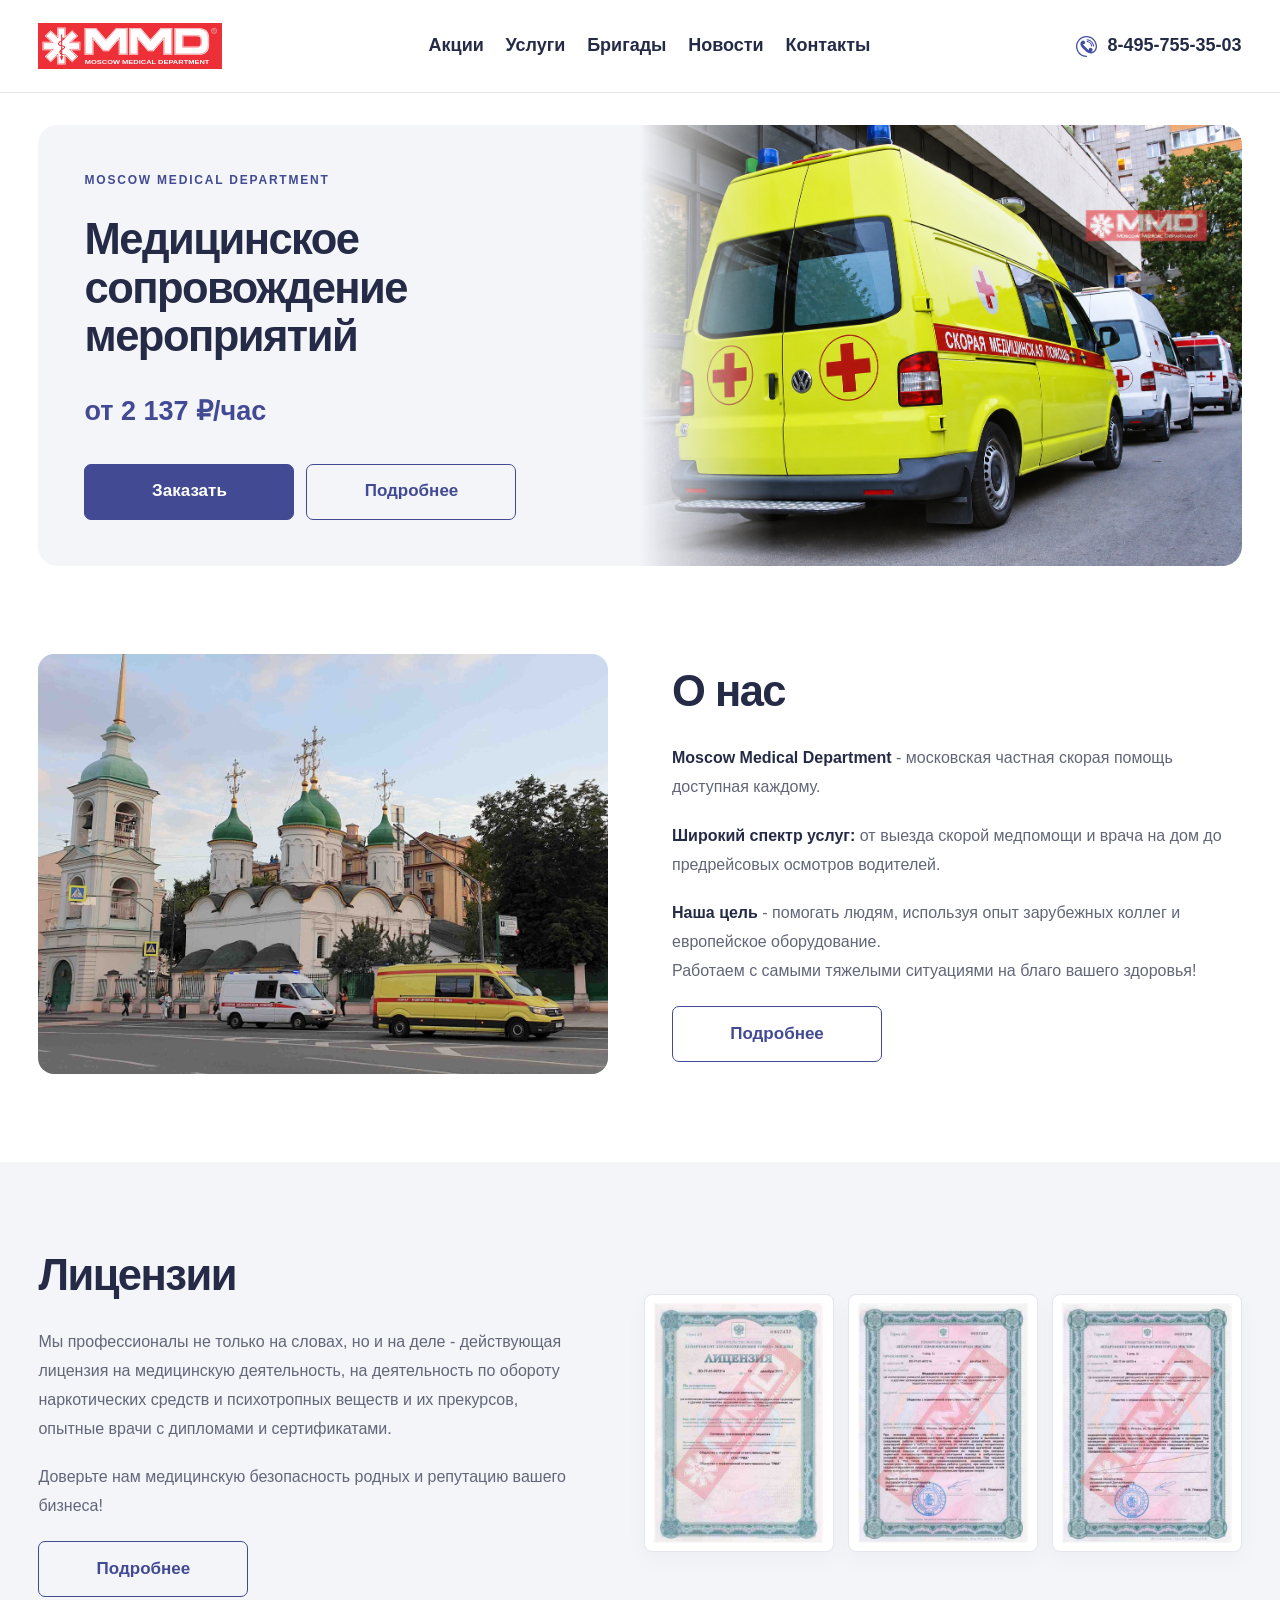
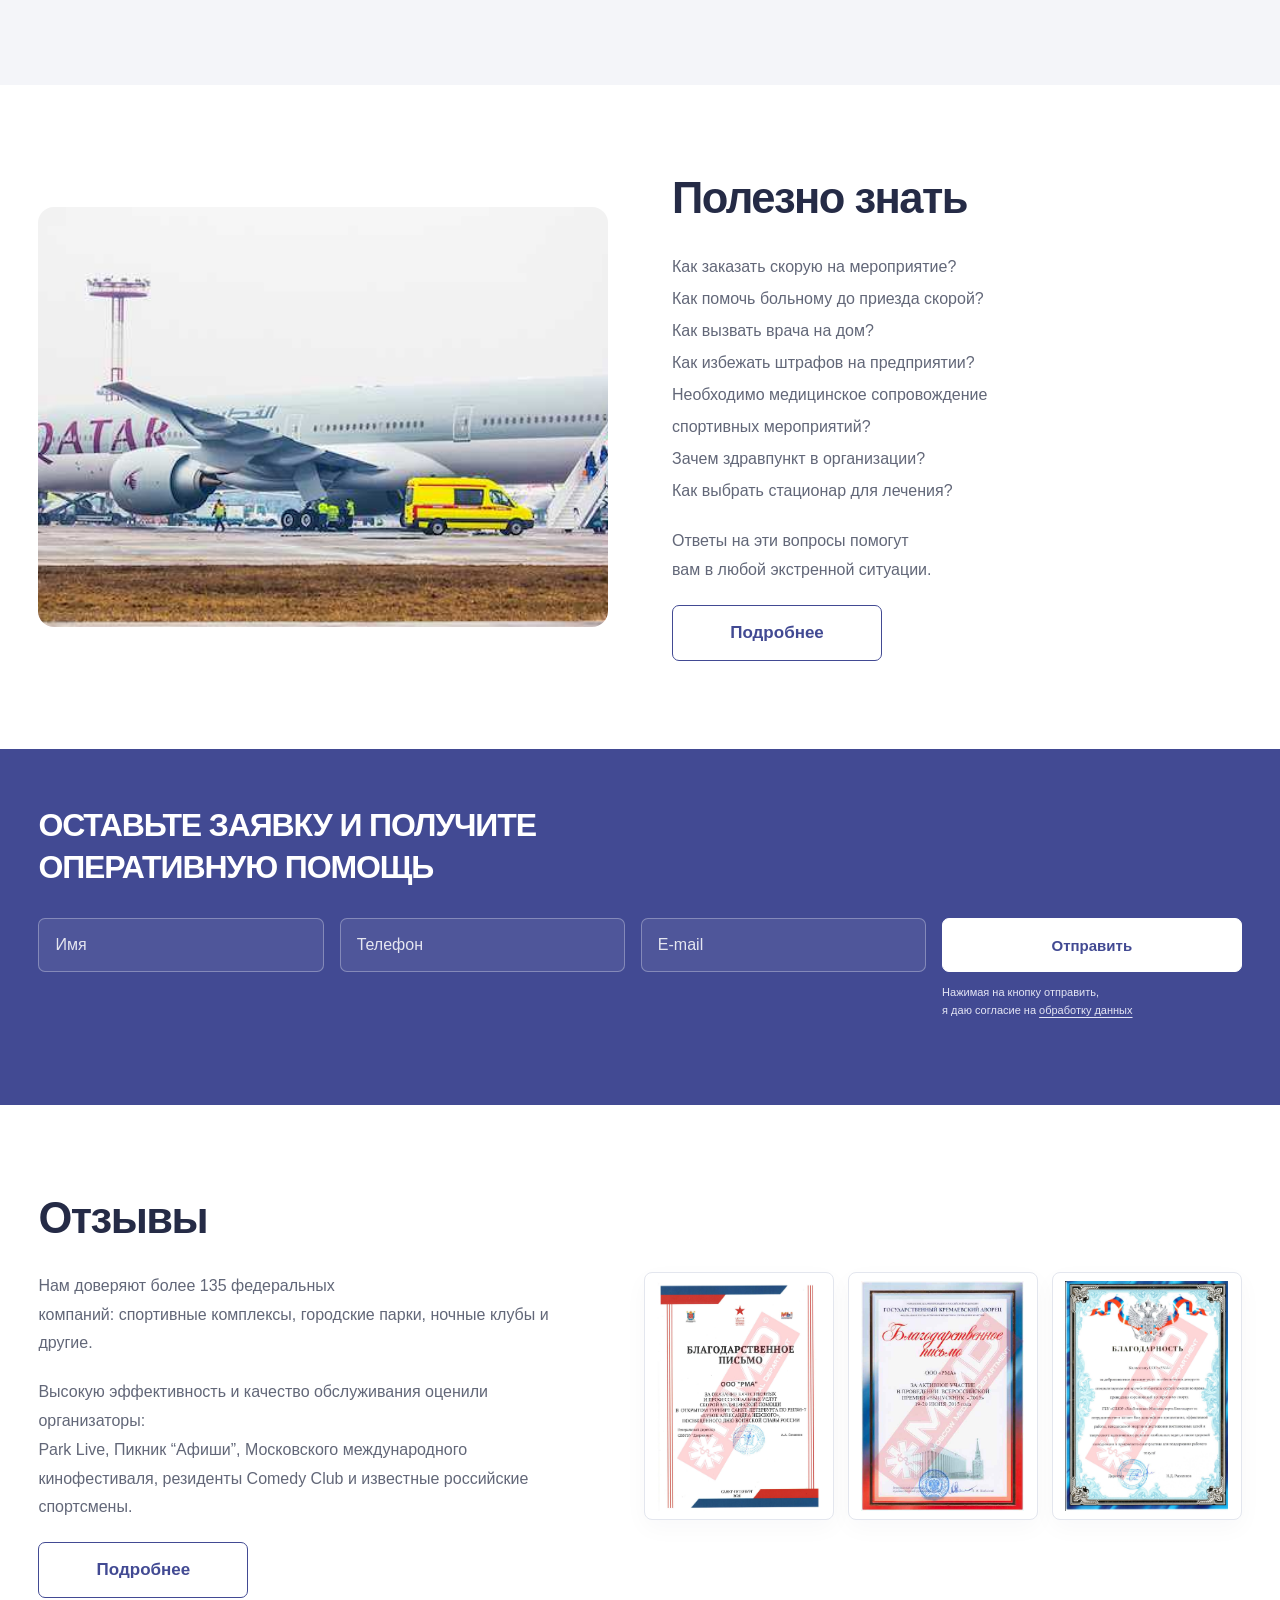
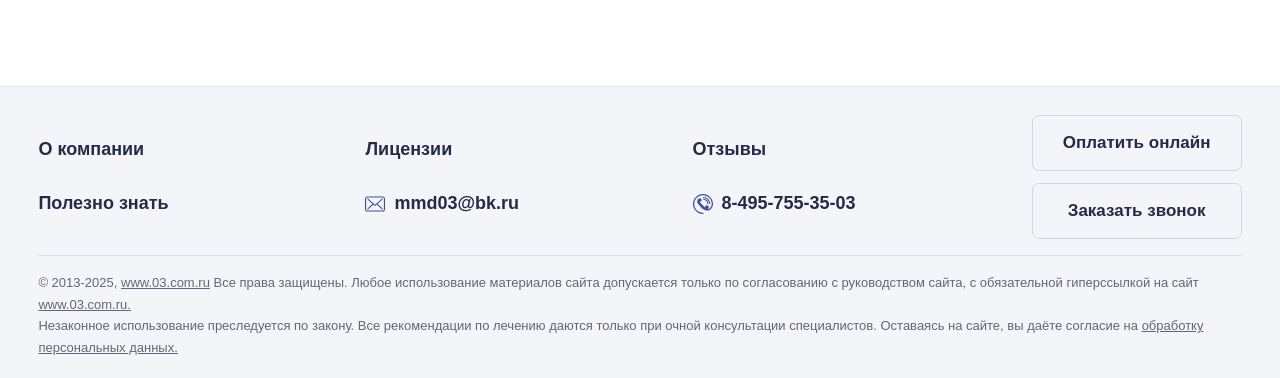
==== commit 4e71cce9: "Add eight responsive interior pages with shared blue design" ====
--- a/index.html
+++ b/index.html
@@ -32,24 +32,24 @@
 <body><a class="skip-link" href="#main">Перейти к содержанию</a>
 <header class="header">
     <div class="container header__container">
-        <a href="https://03.com.ru/" class="header__logo">
+        <a href="index.html" class="header__logo">
             <img src="assets/logo.svg" alt="moscow medical department" class="logo__img">
         </a>
         <ul class="header__menu" aria-label="Основное меню">
             <li class="menu__item">
-                <a href="https://03.com.ru/akczii/" class="item__link">Акции</a>
+                <a href="promotions.html" class="item__link">Акции</a>
             </li>
             <li class="menu__item">
-                <a href="https://03.com.ru/uslugi/" class="item__link">Услуги</a>
+                <a href="services.html" class="item__link">Услуги</a>
             </li>
             <li class="menu__item">
                 <a href="https://03.com.ru/brigadyi/" class="item__link">Бригады</a>
             </li>
             <li class="menu__item">
-                <a href="https://03.com.ru/novosti/2020/" class="item__link">Новости</a>
+                <a href="news.html" class="item__link">Новости</a>
             </li>
             <li class="menu__item">
-                <a href="https://03.com.ru/kontaktyi" class="item__link">Контакты</a>
+                <a href="contacts.html" class="item__link">Контакты</a>
             </li>
         </ul>
         <a href="tel:+74957553503" class="header__phone">
@@ -71,7 +71,7 @@
             <p class="hero__eyebrow">Moscow Medical Department</p><p class="text__price" data-price="2300">от 2 300 ₽/час</p>
             <div class="text__btns">
                 <button class="btn btns__btn">Заказать</button>
-                <a href="https://03.com.ru/akczii/" class="btn btns__link">
+                <a href="promotions.html" class="btn btns__link">
                     Подробнее
                 </a>
                 
@@ -97,7 +97,7 @@
                 <b>Наша цель</b> - помогать людям, используя опыт зарубежных коллег и европейское оборудование. <br> 
                 Работаем с самыми тяжелыми ситуациями на благо вашего здоровья!
             </p>
-            <a href="https://03.com.ru/o-kompanii" class="btn text__btn">
+            <a href="about.html" class="btn text__btn">
                 Подробнее
             </a>
         </div>
@@ -114,7 +114,7 @@
             <p class="text__text">
                 Доверьте нам медицинскую безопасность родных и репутацию вашего бизнеса!  
             </p>
-            <a href="https://03.com.ru/liczenzii" class="btn text__btn">
+            <a href="licenses.html" class="btn text__btn">
                 Подробнее
             </a>
         </div>
@@ -173,7 +173,7 @@
             <p class="text__text">
                 Ответы на эти вопросы помогут <br> вам в любой экстренной ситуации. 
             </p>
-            <a href="https://03.com.ru/polezno-znat/" class="btn text__btn">
+            <a href="useful.html" class="btn text__btn">
                 Подробнее
             </a>
         </div>
@@ -384,19 +384,19 @@
 <nav class="popup-menu" id="mobile-menu" aria-label="Мобильное меню" hidden>
     <ul class="popup-menu__menu">
         <li class="menu__item">
-            <a href="https://03.com.ru/akczii/" class="item__link">Акции</a>
+            <a href="promotions.html" class="item__link">Акции</a>
         </li>
         <li class="menu__item">
-            <a href="https://03.com.ru/uslugi/" class="item__link">Услуги</a>
+            <a href="services.html" class="item__link">Услуги</a>
         </li>
         <li class="menu__item">
             <a href="https://03.com.ru/brigadyi/" class="item__link">Бригады</a>
         </li>
         <li class="menu__item">
-            <a href="https://03.com.ru/novosti/2020/" class="item__link">Новости</a>
+            <a href="news.html" class="item__link">Новости</a>
         </li>
         <li class="menu__item">
-            <a href="https://03.com.ru/kontaktyi" class="item__link">Контакты</a>
+            <a href="contacts.html" class="item__link">Контакты</a>
         </li>
     <li class="menu__item"><a class="item__link mobile-menu-mail" href="mailto:mmd03@bk.ru"><img src="assets/components/rma/assets/images/new/form/email.svg" alt="" class="mobile-mail-icon">mmd03@bk.ru</a></li>
 </ul>
@@ -405,13 +405,13 @@
             <div class="container footer__container">
                 <ul class="footer__menu">
                     <li class="menu__item">
-                        <a href="https://03.com.ru/o-kompanii" class="item__link">
+                        <a href="about.html" class="item__link">
                             <img src="assets/components/rma/assets/images/footerIcons/about.svg" alt="О компании" class="link__icon">
                             О компании
                         </a>
                     </li>
                     <li class="menu__item">
-                        <a href="https://03.com.ru/liczenzii" class="item__link">
+                        <a href="licenses.html" class="item__link">
                             <img src="assets/components/rma/assets/images/footerIcons/license.svg" alt="Лицензии" class="link__icon">
                             Лицензии
                         </a>
@@ -423,7 +423,7 @@
                         </a>
                     </li>
                     <li class="menu__item">
-                        <a href="https://03.com.ru/polezno-znat/" class="item__link">
+                        <a href="useful.html" class="item__link">
                             <img src="assets/components/rma/assets/images/footerIcons/faq.svg" alt="Полезно знать" class="link__icon">
                             Полезно знать
                         </a>
@@ -441,12 +441,12 @@
                         </a>
                     </li>
                 </ul>
-                <a href="https://03.com.ru/oplata" class="btn footer__btn">Оплатить онлайн</a>
+                <a href="payment.html" class="btn footer__btn">Оплатить онлайн</a>
                 <button class="btn footer__btn">Заказать звонок</button>
                 <div class="footer__bottom">
-                    <p class="footer__copy">© 2013-2025, <a href="https://03.com.ru/" class="copy__link">www.03.com.ru</a> Все права защищены. Любое использование
+                    <p class="footer__copy">© 2013-2025, <a href="index.html" class="copy__link">www.03.com.ru</a> Все права защищены. Любое использование
                         материалов сайта допускается только по согласованию с руководством сайта, с обязательной
-                        гиперссылкой на сайт <a href="https://03.com.ru/" class="copy__link">www.03.com.ru.</a>
+                        гиперссылкой на сайт <a href="index.html" class="copy__link">www.03.com.ru.</a>
                         <br>Незаконное использование преследуется по закону. Все рекомендации по лечению даются только при
                         очной консультации специалистов. Оставаясь на сайте, вы даёте согласие на <a href="https://03.com.ru/assets/components/rma/assets/docs/soglasie-na-obrabotku-personalnih-dannih.pdf" target="_blank" class="copy__link">обработку
                         персональных данных.</a></p>
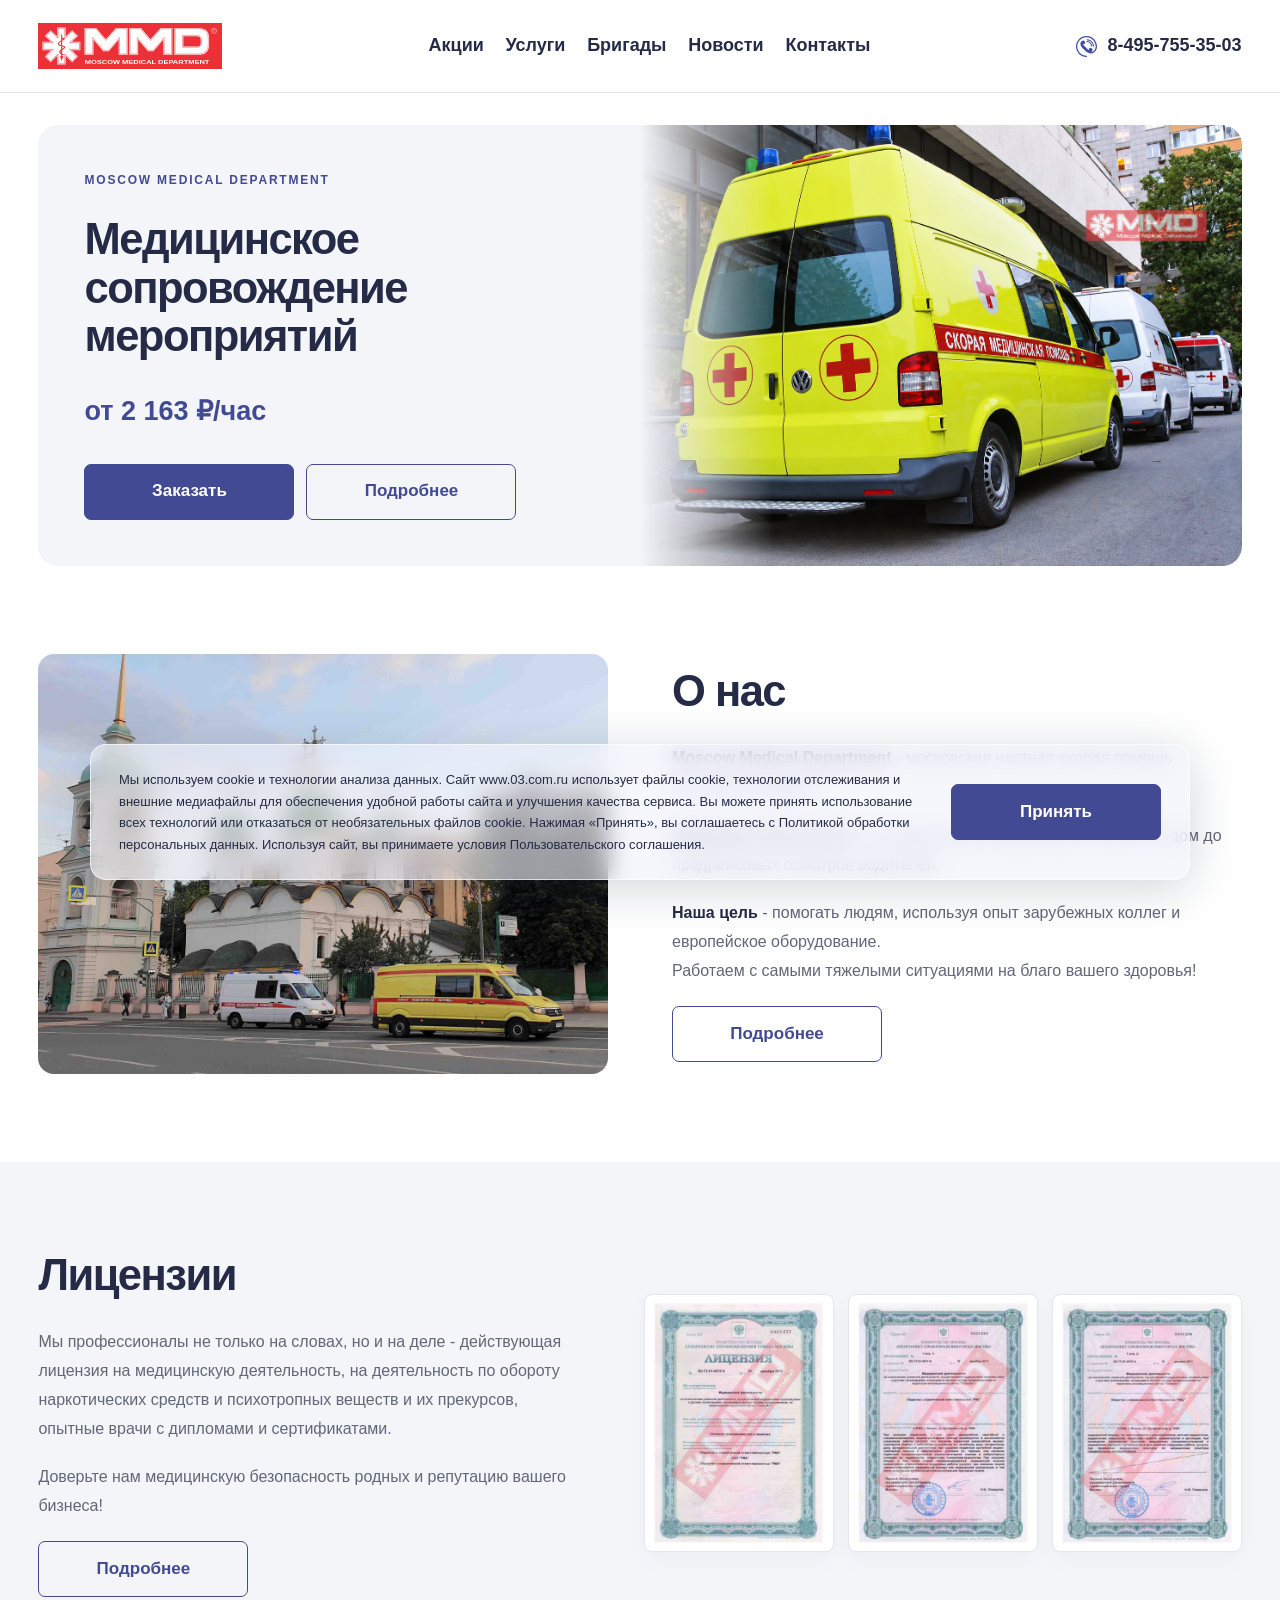
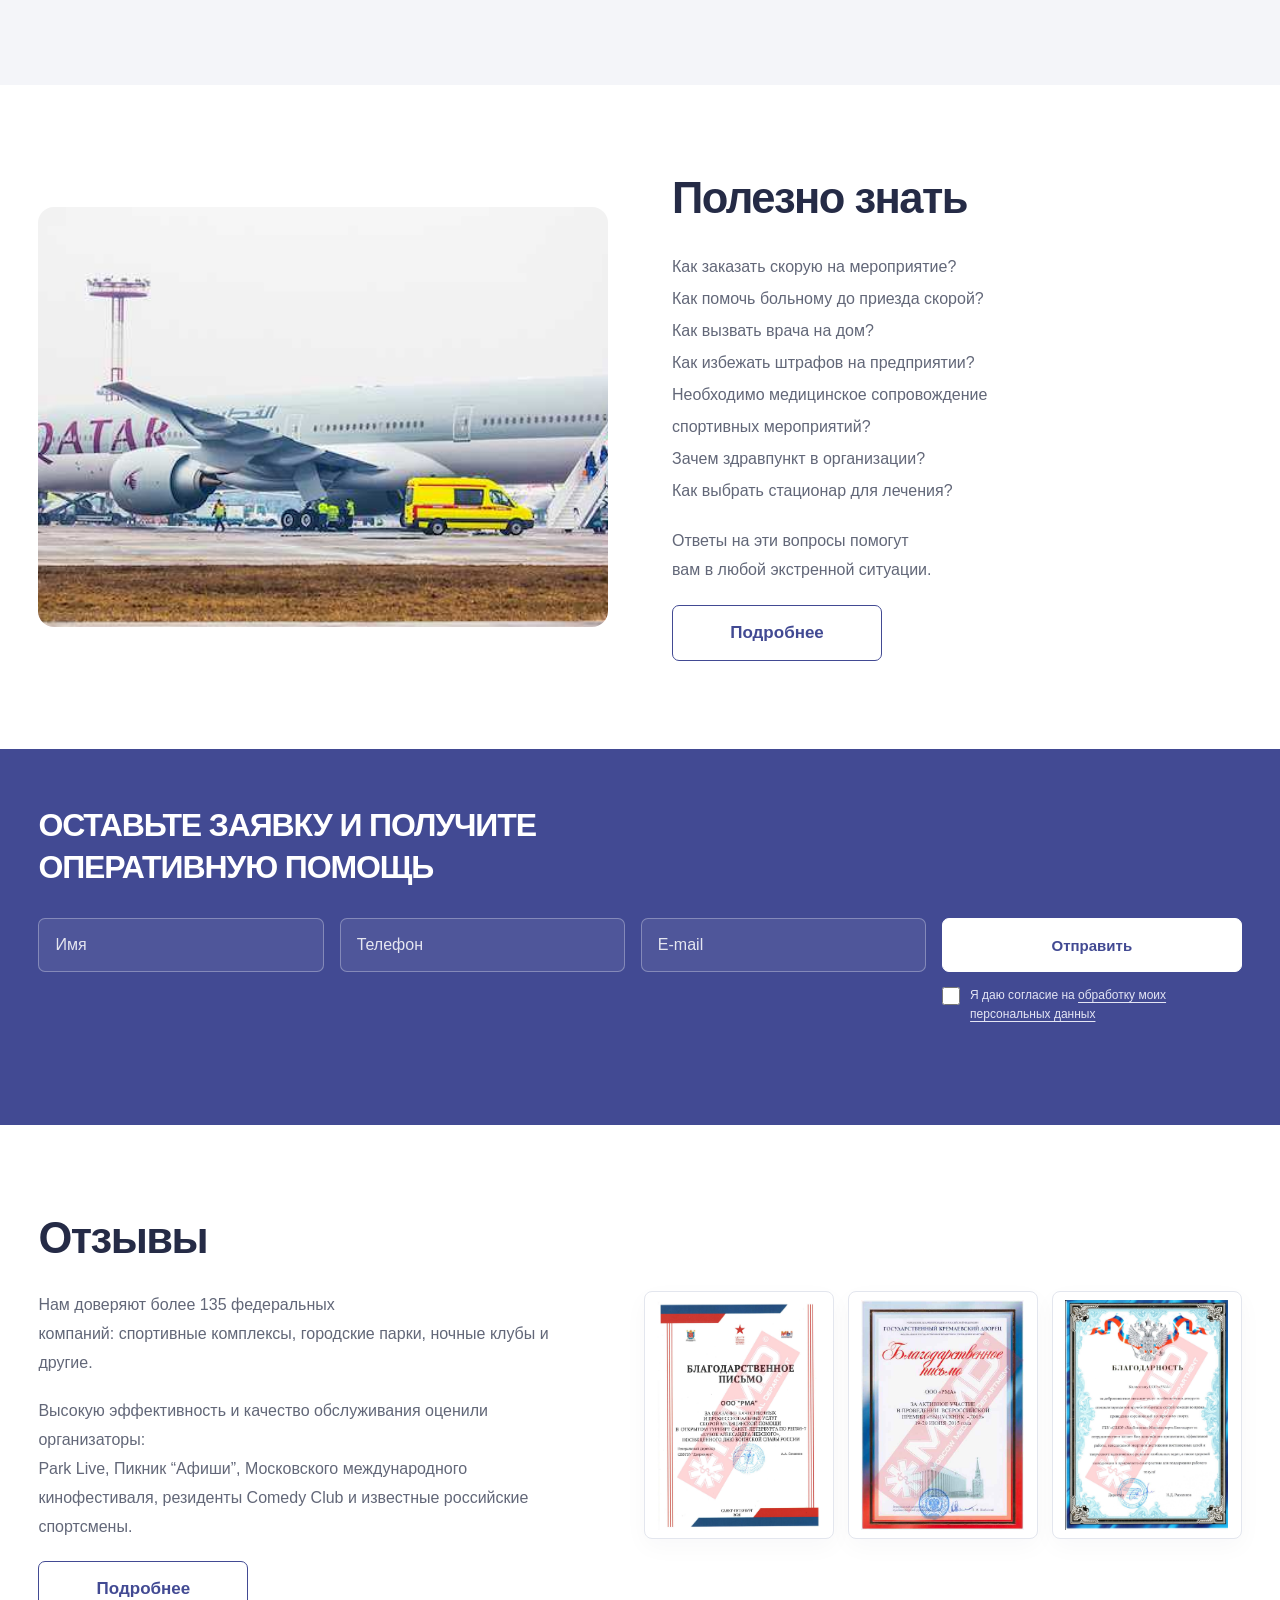
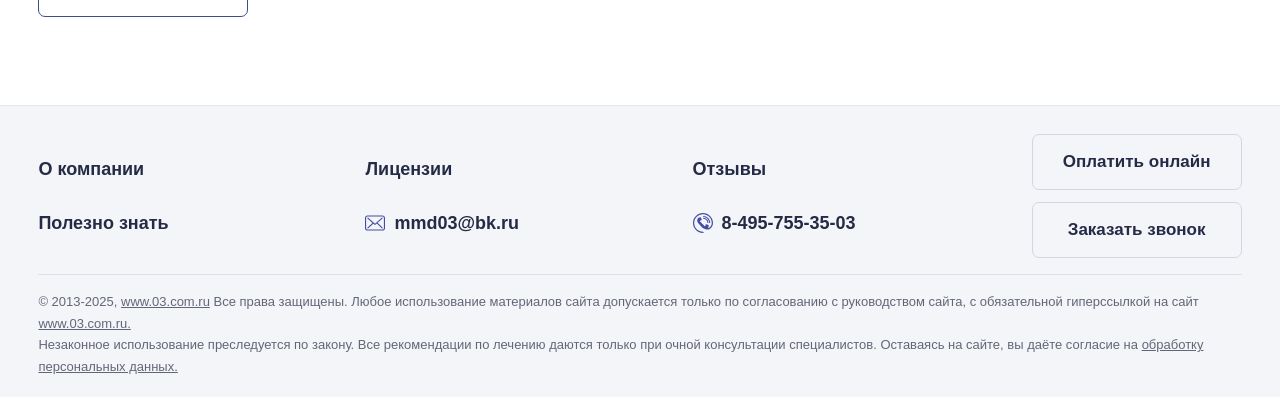
==== commit 42d77e38: "Update slider interactions, consent fields and cookie notice" ====
--- a/index.html
+++ b/index.html
@@ -127,19 +127,19 @@
                         <source srcset="assets/components/rma/assets/images/licenses/hero/mobile/1.jpg" media="(max-width: 576px)" class="slide__source">
                         <img src="assets/components/rma/assets/images/licenses/hero/1.jpg" alt="лицензия-1" class="slide__img">
                     </picture>
-                </div>
+                <a class="slide-details" href="licenses.html">Подробнее</a></div>
                 <div class="slides__slide">
                     <picture class="slide__picture">
                         <source srcset="assets/components/rma/assets/images/licenses/hero/mobile/3.jpg" media="(max-width: 576px)" class="slide__source">
                         <img src="assets/components/rma/assets/images/licenses/hero/3.jpg" alt="лицензия-3" class="slide__img">
                     </picture>
-                </div>
+                <a class="slide-details" href="licenses.html">Подробнее</a></div>
                 <div class="slides__slide">
                     <picture class="slide__picture">
                         <source srcset="assets/components/rma/assets/images/licenses/hero/mobile/4.jpg" media="(max-width: 576px)" class="slide__source">
                         <img src="assets/components/rma/assets/images/licenses/hero/4.jpg" alt="лицензия-3" class="slide__img">
                     </picture>
-                </div>
+                <a class="slide-details" href="licenses.html">Подробнее</a></div>
             </div>
         </div>
     </div>
@@ -224,16 +224,7 @@
                        value="Отправить"
                        class="btn form__btn">
 
-                <p class="callback__text">
-                    Нажимая на кнопку отправить, <br>
-                    я даю согласие на
-                    <a href="https://03.com.ru/assets/components/rma/assets/docs/soglasie-na-obrabotku-personalnih-dannih.pdf"
-                       target="_blank"
-                       rel="noopener noreferrer"
-                       class="text__link">
-                        обработку данных
-                    </a>
-                </p>
+                <label class="callback__text consent"><input type="checkbox" name="personal-data-consent" value="1" required><span>Я даю согласие на <a href="https://03.com.ru/assets/components/rma/assets/docs/soglasie-na-obrabotku-personalnih-dannih.pdf" target="_blank" rel="noopener noreferrer" class="text__link">обработку моих персональных данных</a></span></label>
 
             </div>
 
@@ -342,16 +333,7 @@
         <div class="popup__message" id="callback-error"
              role="alert" style="display:none;"></div>
 
-        <p class="form__text">
-            Нажимая на кнопку отправить, <br>
-            я даю согласие
-            <a href="https://03.com.ru/assets/components/rma/assets/docs/soglasie-na-obrabotku-personalnih-dannih.pdf"
-               target="_blank"
-               rel="noopener noreferrer"
-               class="text__link">
-                на обработку данных
-            </a>
-        </p>
+        <label class="form__text consent"><input type="checkbox" name="personal-data-consent" value="1" required><span>Я даю согласие на <a href="https://03.com.ru/assets/components/rma/assets/docs/soglasie-na-obrabotku-personalnih-dannih.pdf" target="_blank" rel="noopener noreferrer" class="text__link">обработку моих персональных данных</a></span></label>
 
         <button type="submit" class="btn form__btn" id="callback-submit">
             Отправить
--- a/styles.css
+++ b/styles.css
@@ -1,5 +1,5 @@
 /* MMD — restrained visual refresh. All original homepage sections retained. */
-:root{--blue:#424a93;--ink:#252b46;--muted:#626778;--accent:var(--blue);--line:#e3e6ee;--pale:#f4f5f9;--radius:16px}*{box-sizing:border-box}html{scroll-behavior:smooth;scroll-padding-top:90px}body{margin:0;color:var(--ink);background:#fff;font-family:Arial,Helvetica,sans-serif;font-size:16px;line-height:1.65}a{color:inherit;text-decoration:none}button,input{font:inherit}button,a,input{-webkit-tap-highlight-color:transparent}button{cursor:pointer}img{max-width:100%;display:block}a,button,input{outline-offset:5px}a:focus-visible,button:focus-visible,input:focus-visible{outline:3px solid #5965c7}button{border:0}h1,h2,p{margin-top:0}h1,h2{line-height:1.16;letter-spacing:-.035em}h2{font-size:clamp(30px,3.4vw,44px);margin-bottom:28px;font-weight:650}p{margin-bottom:20px}.container{max-width:1200px;width:calc(100% - 64px);margin:auto}.header{background:#fff;border-bottom:1px solid var(--line);position:sticky;top:0;z-index:20}.header__container{display:flex;align-items:center;gap:40px;min-height:92px}.header__logo{flex-shrink:0}.logo__img{width:148px;height:auto}.header__menu{list-style:none;display:flex;gap:26px;padding:0;margin:0 auto;font-size:14px;font-weight:600}.item__link:hover,.footer__mail:hover{color:var(--accent)}.header__phone{white-space:nowrap;display:flex;align-items:center;gap:10px;font-size:18px;font-weight:700}.phone__icon{width:21px;filter:brightness(0) saturate(100%) invert(30%) sepia(25%) saturate(1400%) hue-rotate(195deg)}.header__hamburger{display:none;background:var(--blue);padding:10px;border-radius:8px}.hamburger__img{width:24px}.header__exit-popup{display:none}.hero{padding:32px 0 0}.hero__container{position:relative;min-height:540px;display:flex;align-items:center;border-radius:20px;overflow:hidden;background:#f2f3f6 url('assets/components/rma/assets/images/hero_bg.jpg') center right/cover no-repeat}.hero__container:before{content:'';position:absolute;inset:0;background:linear-gradient(90deg,#f6f7fa 0%,rgba(246,247,250,.95) 28%,rgba(246,247,250,.6) 49%,transparent 76%)}.hero__text{position:relative;padding:60px 48px;max-width:650px;display:flex;flex-direction:column;align-items:flex-start}.hero__eyebrow{order:-1;font-size:12px;text-transform:uppercase;letter-spacing:.15em;color:var(--blue);font-weight:700;margin-bottom:24px}.hero h1{font-size:clamp(36px,4.2vw,56px);font-weight:650;max-width:560px;margin-bottom:28px}.text__price{font-size:27px;color:var(--accent);font-weight:700;margin-bottom:30px}.text__btns{display:flex;gap:12px}.btn{min-height:50px;display:inline-flex;align-items:center;justify-content:center;padding:12px 28px;border-radius:7px;border:1px solid var(--accent);background:var(--accent);color:#fff;font-size:14px;font-weight:700;line-height:1.4;text-transform:none;transition:background-color .25s ease,border-color .25s ease,color .25s ease,box-shadow .25s ease}.btn:hover{background:#303875;border-color:#303875;box-shadow:0 5px 16px #424a9326}.btns__link,.text__btn{background:transparent;color:var(--accent)}.btns__link:hover,.text__btn:hover{color:#fff}.btns__link--phone{display:none}.about,.faq,.license,.reviews{padding:88px 0}.about__container,.faq__container{display:grid;grid-template-columns:1fr 1fr;gap:70px;align-items:center}.about__img,.faq__img{height:420px;border-radius:var(--radius);overflow:hidden;background:var(--pale)}.img__img{width:100%;height:100%;object-fit:cover}.text__text{color:var(--muted);line-height:1.8}.text__text b{color:var(--ink);font-weight:600}.about__bg,.faq__bg,.license__bg{display:none}.license{background:var(--pale)}.license__container{display:grid;grid-template-columns:.95fr 1.05fr;gap:0 70px;align-items:start}.license__container>h2{grid-column:1}.license__text{grid-column:1}.license__slider{grid-column:2;grid-row:1 / span 2;align-self:center;min-width:0}.slider__slides{display:grid;grid-template-columns:repeat(3,minmax(0,1fr));gap:14px;align-items:center}.slides__slide{padding:8px;background:#fff;border:1px solid var(--line);border-radius:8px;box-shadow:0 8px 24px #252b4608;transition:transform .2s}.slides__slide:hover{transform:translateY(-5px)}.slide__img{width:100%;height:240px;object-fit:contain;cursor:zoom-in}.faq__text .text__text:first-of-type{font-size:16px;line-height:2}.faq__text .text__text br{display:block}.callback{background:var(--blue);color:white;padding:56px 0}.callback__title{font-size:32px;max-width:640px;text-transform:none;line-height:1.3;margin:0 0 30px}.callback__form{display:grid;grid-template-columns:1fr 1fr 1fr 1.05fr;gap:16px;align-items:start}.form__block{position:relative}.form__inp{width:100%;height:54px;border:1px solid #ffffff4d;border-radius:7px;background:#ffffff12;color:white;padding:12px 16px}.form__inp::placeholder{color:#fff;opacity:.85}.form__img{display:none}.form__btn{width:100%;min-height:54px}.callback__text{font-size:11px;line-height:1.6;color:#e4e5f4;margin:12px 0 0}.text__link{text-decoration:underline;text-underline-offset:3px}.reviews .slide__img{height:230px}.footer{padding:46px 0 26px;background:#f4f5f9;border-top:1px solid var(--line)}.footer__container{display:flex;gap:14px;flex-wrap:wrap;align-items:center}.footer__menu{width:100%;display:flex;gap:24px;flex-wrap:wrap;list-style:none;padding:0;margin:0 0 16px;font-size:14px}.footer__menu .menu__item:nth-last-child(2){margin-left:auto}.link__icon,.mail__icon,.footer__phone img{display:none}.footer__phone{font-weight:700}.footer__btn{background:transparent;border-color:#d3d6e2;color:var(--ink)}.footer__btn:hover{color:#fff}.footer__bottom{margin-top:18px;padding-top:24px;border-top:1px solid #dddfe8;width:100%}.footer__copy{font-size:11px;line-height:1.8;color:#737887;margin-bottom:0}.copy__link{text-decoration:underline}.bg{position:fixed;inset:0;background:#141b39aa;backdrop-filter:blur(5px);z-index:40}.popup{position:fixed;left:50%;top:50%;transform:translate(-50%,-50%);width:min(460px,calc(100% - 32px));max-height:90vh;overflow:auto;padding:40px;border-radius:16px;background:#fff;z-index:50;box-shadow:0 20px 80px #15162d33}.popup__title{font-size:30px;margin-right:20px}.popup__exit{position:absolute;right:18px;top:18px;width:30px;height:30px;background:var(--pale);border-radius:50%;padding:9px}.popup__exit img{width:100%}.form__row{margin-bottom:14px}.form__icon{display:none}.row__inp{width:100%;border:1px solid #d2d5df;border-radius:6px;padding:12px}.form__text{font-size:12px;color:var(--muted)}.popup-menu{background:#fff;position:fixed;top:76px;left:0;right:0;z-index:30;box-shadow:0 12px 20px #18244518}.popup-menu__menu{list-style:none;margin:0;padding:20px 32px;display:grid;gap:16px}.skip-link{position:fixed;top:-100px;left:20px;z-index:60;padding:10px;background:white}.skip-link:focus{top:10px}[hidden]{display:none!important}.form-status{font-size:13px;margin:14px 0 0;grid-column:1/-1}.image-dialog{max-width:min(900px,92vw);max-height:92vh;border:0;border-radius:12px;padding:40px 20px 20px;background:#fff}.image-dialog::backdrop{background:#141b39ba}.image-dialog img{max-height:78vh;width:auto;margin:auto}.image-dialog button{position:absolute;right:10px;top:5px;font-size:26px;background:white;line-height:1}.image-open{border:0;padding:0;background:none;display:block;width:100%}
+:root{--blue:#424a93;--ink:#252b46;--muted:#626778;--accent:var(--blue);--line:#e3e6ee;--pale:#f4f5f9;--radius:16px}*{box-sizing:border-box}html{scroll-behavior:smooth;scroll-padding-top:90px}body{margin:0;color:var(--ink);background:#fff;font-family:Arial,Helvetica,sans-serif;font-size:16px;line-height:1.65}a{color:inherit;text-decoration:none}button,input{font:inherit}button,a,input{-webkit-tap-highlight-color:transparent}button{cursor:pointer}img{max-width:100%;display:block}a,button,input{outline-offset:5px}a:focus-visible,button:focus-visible,input:focus-visible{outline:3px solid #5965c7}button{border:0}h1,h2,p{margin-top:0}h1,h2{line-height:1.16;letter-spacing:-.035em}h2{font-size:clamp(30px,3.4vw,44px);margin-bottom:28px;font-weight:650}p{margin-bottom:20px}.container{max-width:1200px;width:calc(100% - 64px);margin:auto}.header{background:#fff;border-bottom:1px solid var(--line);position:sticky;top:0;z-index:20}.header__container{display:flex;align-items:center;gap:40px;min-height:92px}.header__logo{flex-shrink:0}.logo__img{width:148px;height:auto}.header__menu{list-style:none;display:flex;gap:26px;padding:0;margin:0 auto;font-size:14px;font-weight:600}.item__link:hover,.footer__mail:hover{color:var(--accent)}.header__phone{white-space:nowrap;display:flex;align-items:center;gap:10px;font-size:18px;font-weight:700}.phone__icon{width:21px;filter:brightness(0) saturate(100%) invert(30%) sepia(25%) saturate(1400%) hue-rotate(195deg)}.header__hamburger{display:none;background:var(--blue);padding:10px;border-radius:8px}.hamburger__img{width:24px}.header__exit-popup{display:none}.hero{padding:32px 0 0}.hero__container{position:relative;min-height:540px;display:flex;align-items:center;border-radius:20px;overflow:hidden;background:#f2f3f6 url('assets/components/rma/assets/images/hero_bg.jpg') center right/cover no-repeat}.hero__container:before{content:'';position:absolute;inset:0;background:linear-gradient(90deg,#f6f7fa 0%,rgba(246,247,250,.95) 28%,rgba(246,247,250,.6) 49%,transparent 76%)}.hero__text{position:relative;padding:60px 48px;max-width:650px;display:flex;flex-direction:column;align-items:flex-start}.hero__eyebrow{order:-1;font-size:12px;text-transform:uppercase;letter-spacing:.15em;color:var(--blue);font-weight:700;margin-bottom:24px}.hero h1{font-size:clamp(36px,4.2vw,56px);font-weight:650;max-width:560px;margin-bottom:28px}.text__price{font-size:27px;color:var(--accent);font-weight:700;margin-bottom:30px}.text__btns{display:flex;gap:12px}.btn{min-height:50px;display:inline-flex;align-items:center;justify-content:center;padding:12px 28px;border-radius:7px;border:1px solid var(--accent);background:var(--accent);color:#fff;font-size:14px;font-weight:700;line-height:1.4;text-transform:none;transition:background-color .25s ease,border-color .25s ease,color .25s ease,box-shadow .25s ease}.btn:hover{background:#303875;border-color:#303875;box-shadow:0 5px 16px #424a9326}.btns__link,.text__btn{background:transparent;color:var(--accent)}.btns__link:hover,.text__btn:hover{color:#fff}.btns__link--phone{display:none}.about,.faq,.license,.reviews{padding:88px 0}.about__container,.faq__container{display:grid;grid-template-columns:1fr 1fr;gap:70px;align-items:center}.about__img,.faq__img{height:420px;border-radius:var(--radius);overflow:hidden;background:var(--pale)}.img__img{width:100%;height:100%;object-fit:cover}.text__text{color:var(--muted);line-height:1.8}.text__text b{color:var(--ink);font-weight:600}.about__bg,.faq__bg,.license__bg{display:none}.license{background:var(--pale)}.license__container{display:grid;grid-template-columns:.95fr 1.05fr;gap:0 70px;align-items:start}.license__container>h2{grid-column:1}.license__text{grid-column:1}.license__slider{grid-column:2;grid-row:1 / span 2;align-self:center;min-width:0}.slider__slides{display:grid;grid-template-columns:repeat(3,minmax(0,1fr));gap:14px;align-items:center}.slides__slide{padding:8px;background:#fff;border:1px solid var(--line);border-radius:8px;box-shadow:0 8px 24px #252b4608;transition:transform .2s}.slides__slide:hover{transform:translateY(-5px)}.slide__img{width:100%;height:240px;object-fit:contain;cursor:default}.faq__text .text__text:first-of-type{font-size:16px;line-height:2}.faq__text .text__text br{display:block}.callback{background:var(--blue);color:white;padding:56px 0}.callback__title{font-size:32px;max-width:640px;text-transform:none;line-height:1.3;margin:0 0 30px}.callback__form{display:grid;grid-template-columns:1fr 1fr 1fr 1.05fr;gap:16px;align-items:start}.form__block{position:relative}.form__inp{width:100%;height:54px;border:1px solid #ffffff4d;border-radius:7px;background:#ffffff12;color:white;padding:12px 16px}.form__inp::placeholder{color:#fff;opacity:.85}.form__img{display:none}.form__btn{width:100%;min-height:54px}.callback__text{font-size:11px;line-height:1.6;color:#e4e5f4;margin:12px 0 0}.text__link{text-decoration:underline;text-underline-offset:3px}.reviews .slide__img{height:230px}.footer{padding:46px 0 26px;background:#f4f5f9;border-top:1px solid var(--line)}.footer__container{display:flex;gap:14px;flex-wrap:wrap;align-items:center}.footer__menu{width:100%;display:flex;gap:24px;flex-wrap:wrap;list-style:none;padding:0;margin:0 0 16px;font-size:14px}.footer__menu .menu__item:nth-last-child(2){margin-left:auto}.link__icon,.mail__icon,.footer__phone img{display:none}.footer__phone{font-weight:700}.footer__btn{background:transparent;border-color:#d3d6e2;color:var(--ink)}.footer__btn:hover{color:#fff}.footer__bottom{margin-top:18px;padding-top:24px;border-top:1px solid #dddfe8;width:100%}.footer__copy{font-size:11px;line-height:1.8;color:#737887;margin-bottom:0}.copy__link{text-decoration:underline}.bg{position:fixed;inset:0;background:#141b39aa;backdrop-filter:blur(5px);z-index:40}.popup{position:fixed;left:50%;top:50%;transform:translate(-50%,-50%);width:min(460px,calc(100% - 32px));max-height:90vh;overflow:auto;padding:40px;border-radius:16px;background:#fff;z-index:50;box-shadow:0 20px 80px #15162d33}.popup__title{font-size:30px;margin-right:20px}.popup__exit{position:absolute;right:18px;top:18px;width:30px;height:30px;background:var(--pale);border-radius:50%;padding:9px}.popup__exit img{width:100%}.form__row{margin-bottom:14px}.form__icon{display:none}.row__inp{width:100%;border:1px solid #d2d5df;border-radius:6px;padding:12px}.form__text{font-size:12px;color:var(--muted)}.popup-menu{background:#fff;position:fixed;top:76px;left:0;right:0;z-index:30;box-shadow:0 12px 20px #18244518}.popup-menu__menu{list-style:none;margin:0;padding:20px 32px;display:grid;gap:16px}.skip-link{position:fixed;top:-100px;left:20px;z-index:60;padding:10px;background:white}.skip-link:focus{top:10px}[hidden]{display:none!important}.form-status{font-size:13px;margin:14px 0 0;grid-column:1/-1}.image-dialog{max-width:min(900px,92vw);max-height:92vh;border:0;border-radius:12px;padding:40px 20px 20px;background:#fff}.image-dialog::backdrop{background:#141b39ba}.image-dialog img{max-height:78vh;width:auto;margin:auto}.image-dialog button{position:absolute;right:10px;top:5px;font-size:26px;background:white;line-height:1}.image-open{border:0;padding:0;background:none;display:block;width:100%}
 @media(min-width:1450px){.hero__container{min-height:580px}}
 @media(max-width:1100px){.header__container{gap:20px}.header__menu{gap:16px;font-size:13px}.header__phone{font-size:15px}.logo__img{width:125px}.about__container,.faq__container,.license__container{gap:0 36px}.hero h1{font-size:46px}.hero__text{max-width:590px}.slide__img{height:200px}}
 @media(max-width:850px){.container{width:calc(100% - 40px)}.header__container{min-height:76px}.header__menu{display:none}.header__phone{margin-left:auto}.header__hamburger{display:block}.hero__container{min-height:490px}.hero__text{padding:40px 30px;max-width:540px}.hero h1{font-size:42px}.about,.faq,.license,.reviews{padding:60px 0}.about__container,.faq__container{gap:30px}.about__img,.faq__img{height:380px}.license__container{grid-template-columns:1fr;gap:0}.license__slider{grid-column:1;grid-row:auto;margin-top:30px;width:100%}.slide__img,.reviews .slide__img{height:280px}.callback__form{grid-template-columns:1fr 1fr}.footer__menu .menu__item:nth-last-child(2){margin-left:0}}
@@ -91,3 +91,22 @@
   .footer__menu .menu__item:nth-last-child(-n+2){grid-column:1/-1}
   .popup-menu__menu{font-size:17px}
 }
+
+/* Centered license action: reveal from a soft circular spotlight. */
+.license .slides__slide{position:relative;overflow:hidden}
+.license .slides__slide::after{content:'';position:absolute;inset:0;background:radial-gradient(ellipse at center,rgba(37,43,70,.48),rgba(37,43,70,.12));opacity:0;clip-path:circle(0% at 50% 50%);transition:opacity .4s ease,clip-path .6s cubic-bezier(.16,1,.3,1);pointer-events:none}
+.license .slide-details{position:absolute;z-index:1;left:50%;top:50%;width:calc(100% - 20px);max-width:180px;display:flex;justify-content:center;align-items:center;min-height:48px;padding:12px 8px;border:1px solid #ffffff55;border-radius:12px;background-color:var(--blue);box-shadow:0 0 0 rgba(65,91,225,0),0 0 0 rgba(65,91,225,0);color:white;font-size:14px;font-weight:700;line-height:1.3;opacity:0;transform:translate(-50%,-35%) scale(.76) rotate(-7deg);filter:blur(5px);transition:opacity .3s ease,transform .5s cubic-bezier(.16,1,.3,1),filter .4s ease,background-color .35s ease,border-color .35s ease,box-shadow .35s ease;overflow:hidden}
+.license .slide-details::after{content:'';position:absolute;inset:-50% auto -50% -70%;width:40%;background:linear-gradient(90deg,transparent,#ffffff40,transparent);transform:skewX(-20deg);pointer-events:none}
+.license .slides__slide:hover::after,.license .slides__slide:focus-within::after{opacity:1;clip-path:circle(75% at 50% 50%)}
+.license .slides__slide:hover .slide-details,.license .slides__slide:focus-within .slide-details{opacity:1;transform:translate(-50%,-50%) scale(1) rotate(0);filter:blur(0)}
+.license .slides__slide:hover .slide-details::after,.license .slides__slide:focus-within .slide-details::after{animation:license-shine 2.8s .15s ease-in-out infinite}
+.license .slide-details:hover,.license .slide-details:focus-visible{background-color:#35418f;border-color:#35418f;box-shadow:0 0 18px rgba(65,91,225,.48),0 0 32px rgba(65,91,225,.28)}
+@keyframes license-shine{0%{left:-70%}32%,100%{left:140%}}
+@media(hover:none){.license .slide-details{opacity:1;filter:none;transform:translate(-50%,-50%)}.license .slides__slide::after{opacity:1;clip-path:none}}
+@media(prefers-reduced-motion:reduce){.license .slide-details,.license .slides__slide::after{transition:none;filter:none}.license .slide-details::after{animation:none!important}}
+
+/* Explicit consent shared by inline and popup callback forms. */
+label.consent{display:flex;align-items:flex-start;justify-content:center;gap:10px;text-align:left;font-size:12px;line-height:1.6;margin:14px 0}
+.consent input[type="checkbox"]{flex:0 0 18px;width:18px;height:18px;margin:1px 0 0;accent-color:var(--blue);cursor:pointer}
+.callback .consent input[type="checkbox"]{accent-color:#fff}
+.consent span{min-width:0}
--- a/responsive.css
+++ b/responsive.css
@@ -318,3 +318,21 @@
 /* Avoid horizontal scrolling when narrow windows reserve a scrollbar. */
 body{min-width:0}
 @media(max-width:359px){.hero__text,.service-hero__text{padding-inline:14px}}
+
+/* Align popup consent with the full-width input fields. */
+#callback-popup .form__text.consent{width:100%;max-width:none;margin:14px 0;justify-content:flex-start;text-align:left;text-wrap:wrap}
+#callback-popup .form__text.consent span{flex:1;min-width:0}
+
+/* Cookie notice sits below menus and modal dialogs. */
+.cookie-notice{position:fixed;z-index:25;bottom:20px;left:50%;transform:translateX(-50%);width:min(1100px,calc(100% - 32px));max-height:65dvh;overflow:auto;display:flex;align-items:center;gap:28px;padding:24px 28px;border:1px solid var(--line);border-radius:16px;background:#fff;box-shadow:0 8px 48px #252b4633;animation:cookie-appear .45s ease both}
+.cookie-notice p{margin:0;font-size:13px;line-height:1.65;color:var(--muted)}
+.cookie-notice .cookie-accept{flex-shrink:0;width:160px;min-height:50px}
+.cookie-accept:hover,.cookie-accept:focus-visible{background:#35418f;border-color:#35418f;box-shadow:0 0 18px rgba(65,91,225,.48),0 0 32px rgba(65,91,225,.28)}
+@keyframes cookie-appear{from{opacity:0;transform:translate(-50%,18px)}to{opacity:1;transform:translate(-50%,0)}}
+@media(max-width:600px){.cookie-notice{bottom:12px;padding:18px;gap:16px;flex-direction:column;align-items:stretch}.cookie-notice p{font-size:12px}.cookie-notice .cookie-accept{align-self:center}}
+@media(prefers-reduced-motion:reduce){.cookie-notice{animation:none}}
+
+/* Translucent cookie panel with a readable fallback. */
+.cookie-notice{background:rgba(240,243,252,.62);border-color:rgba(255,255,255,.65);backdrop-filter:blur(12px);-webkit-backdrop-filter:blur(12px)}
+.cookie-notice p{color:var(--ink)}
+@supports not ((backdrop-filter:blur(1px)) or (-webkit-backdrop-filter:blur(1px))){.cookie-notice{background:rgba(255,255,255,.96)}}
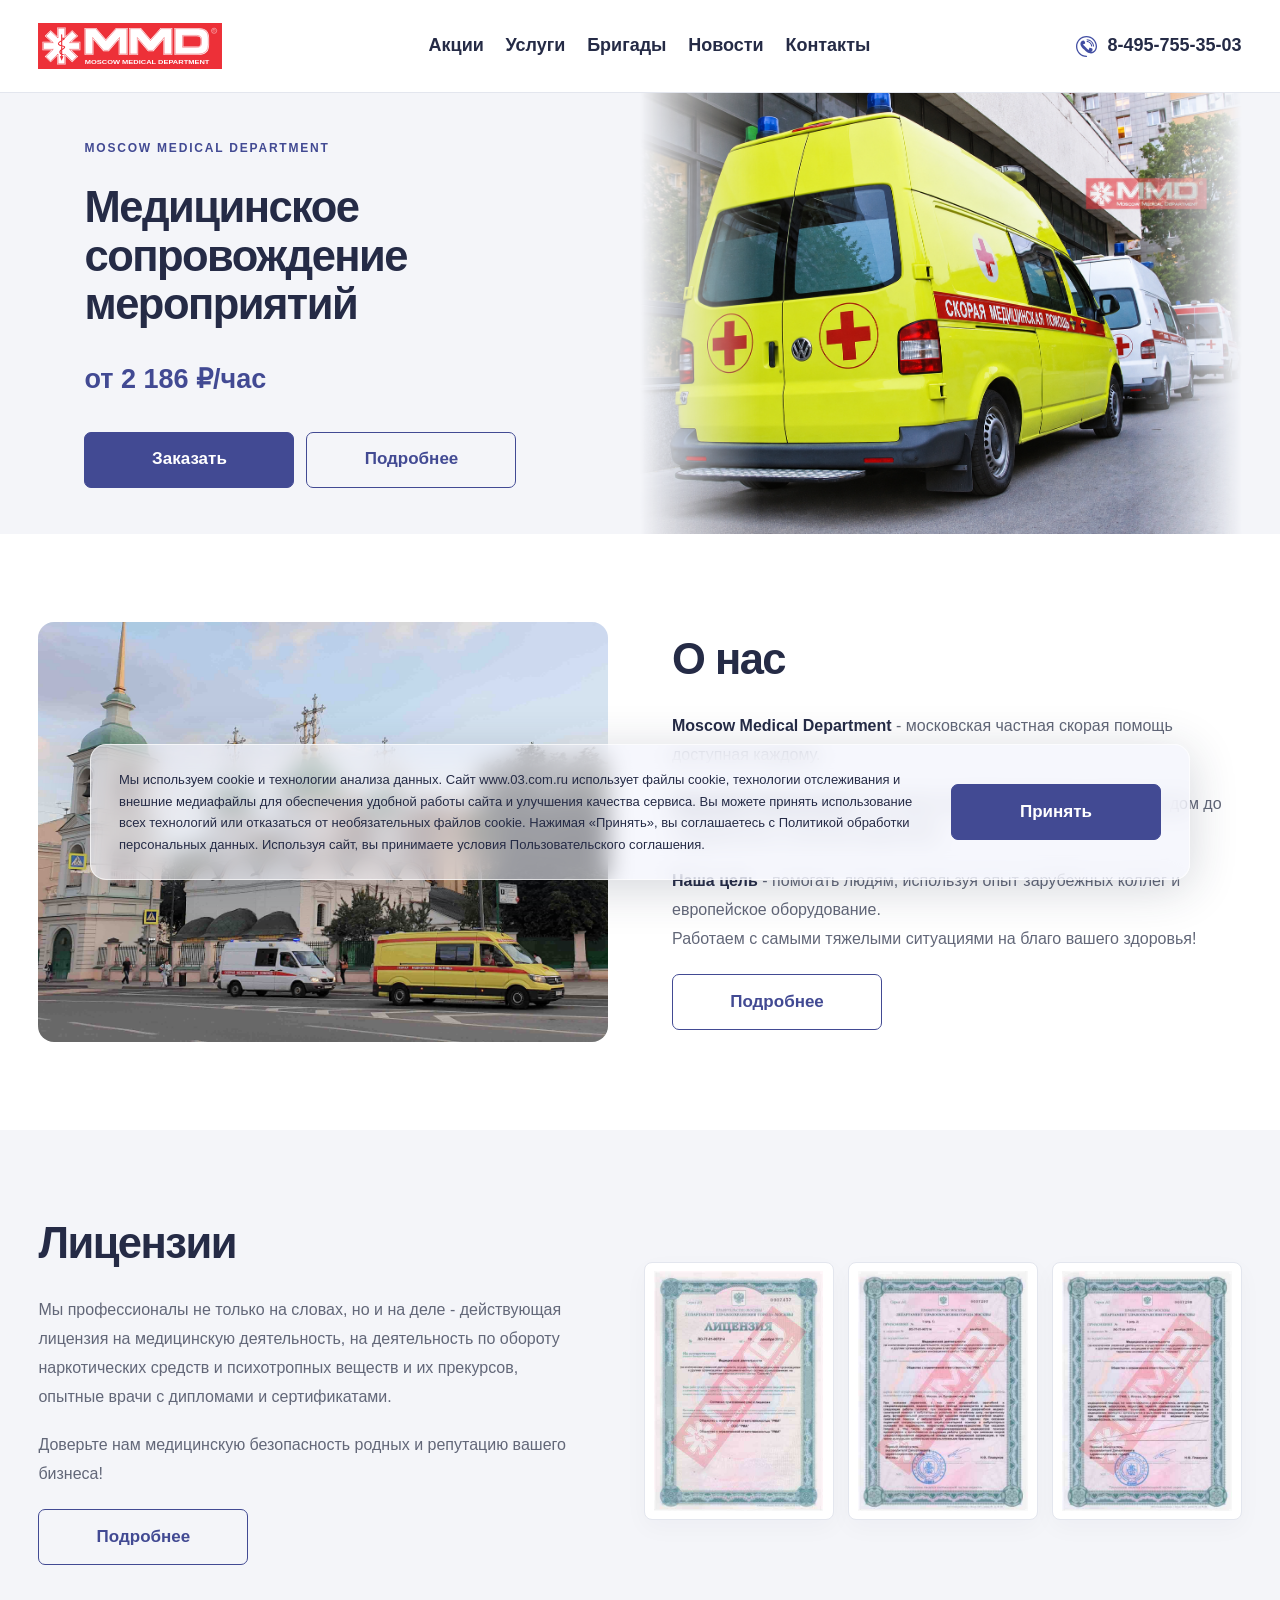
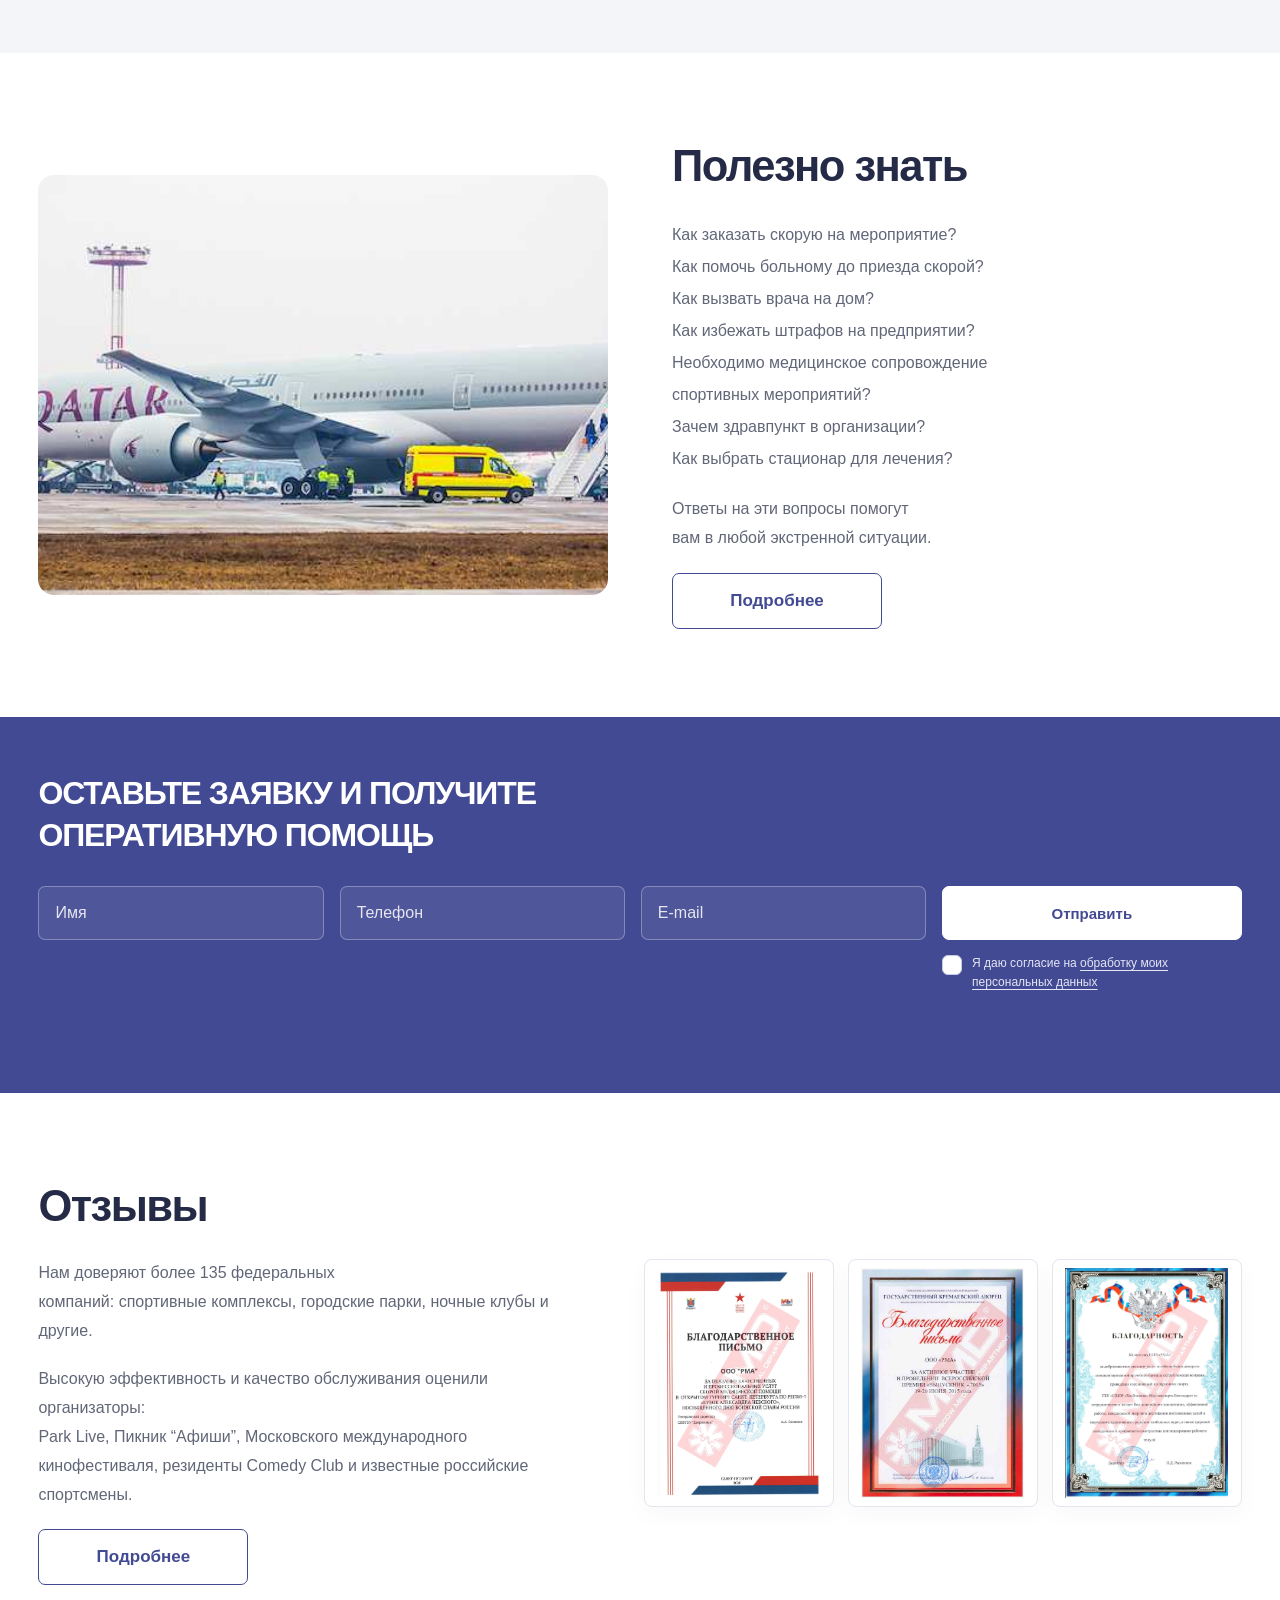
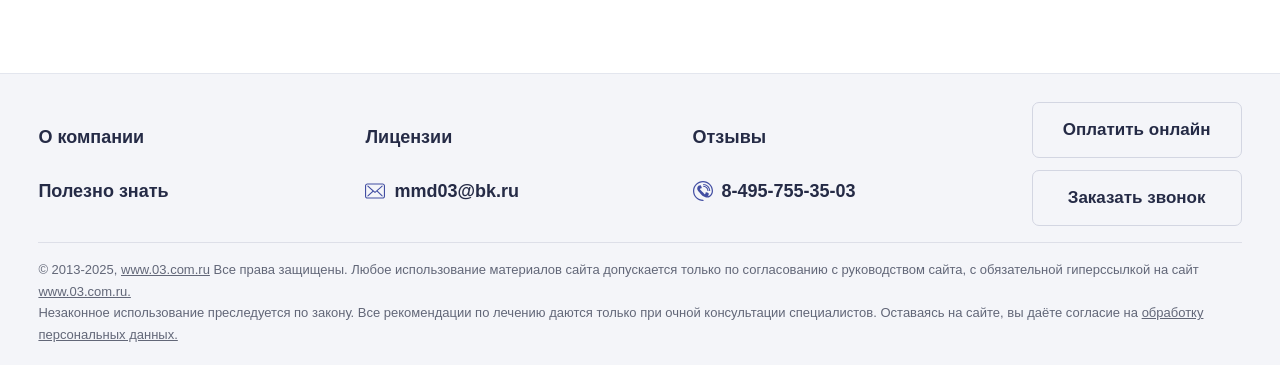
==== commit 4b27f42b: "Expand homepage hero and refine button and form control effects" ====
--- a/index.html
+++ b/index.html
@@ -28,6 +28,7 @@
 <script src="app.js" defer></script>
 <script src="home.js" defer></script>
 <link rel="stylesheet" href="responsive.css">
+<link rel="stylesheet" href="button-hover.css">
 </head>
 <body><a class="skip-link" href="#main">Перейти к содержанию</a>
 <header class="header">
--- a/styles.css
+++ b/styles.css
@@ -110,3 +110,7 @@
 .consent input[type="checkbox"]{flex:0 0 18px;width:18px;height:18px;margin:1px 0 0;accent-color:var(--blue);cursor:pointer}
 .callback .consent input[type="checkbox"]{accent-color:#fff}
 .consent span{min-width:0}
+
+/* Hide slider scrollbars without disabling swipe or arrow navigation. */
+.slider__slides,.reviews__slider,.contact-reviews,.license__slider{scrollbar-width:none;-ms-overflow-style:none}
+.slider__slides::-webkit-scrollbar,.reviews__slider::-webkit-scrollbar,.contact-reviews::-webkit-scrollbar,.license__slider::-webkit-scrollbar{display:none;width:0;height:0}
--- a/home.css
+++ b/home.css
@@ -53,3 +53,13 @@
 .callback .form__btn{background:#fff;border-color:#fff;color:var(--blue);font-size:15px}
 .callback .form__btn:hover,.callback .form__btn:focus-visible{background:#edf0ff;border-color:#edf0ff;color:#303875;box-shadow:0 0 20px #ffffff45}
 .callback .form__btn:focus-visible{outline:3px solid #fff;outline-offset:4px}
+
+/* Full-width home hero with soft photo edges. */
+.hero.section{padding-top:0;background:var(--pale,#f4f5f9)}
+.hero .hero__container{border-radius:0;background:transparent;background-image:none;overflow:visible}
+.hero .home-hero-photo{border-radius:0;-webkit-mask-image:linear-gradient(to right,transparent 0%,#000 20%,#000 82%,transparent 100%);mask-image:linear-gradient(to right,transparent 0%,#000 20%,#000 82%,transparent 100%)}
+
+.hero .hero__container{display:grid;grid-template-columns:minmax(0,1fr) minmax(0,1fr)}
+.hero .hero__text{grid-column:1;grid-row:1}
+.hero .home-hero-photo{grid-column:2;grid-row:1}
+@media(max-width:1023px){.hero .hero__container{grid-template-columns:minmax(0,1fr)}.hero .hero__text{grid-column:1;grid-row:1}.hero .home-hero-photo{grid-column:1;grid-row:2}}
--- a/button-hover.css
+++ b/button-hover.css
@@ -0,0 +1,32 @@
+/* Light buttons keep their original fill while the blue glow fades in. */
+:is(.btn.btns__link,.btn.text__btn,button.btn.footer__btn,.callback .form__btn,.review-arrow,.contact-review-arrow){transition:box-shadow .3s ease,opacity .25s ease}
+.btn.btns__link:is(:hover,:focus-visible),.btn.text__btn:is(:hover,:focus-visible){background:transparent!important;color:var(--accent,#424a93)!important;border-color:var(--accent,#424a93)!important}
+button.btn.footer__btn:is(:hover,:focus-visible){background:transparent!important;color:var(--ink,#252b46)!important;border-color:#d3d6e2!important}
+.callback .form__btn:is(:hover,:focus-visible){background:#fff!important;color:var(--blue,#424a93)!important;border-color:#fff!important}
+.review-arrow:is(:hover,:focus-visible):not(:disabled),.contact-review-arrow:is(:hover,:focus-visible):not(:disabled){background:#fff!important;color:var(--blue,#424a93)!important;border-color:#d3d7e5!important}
+:is(.btn.btns__link,.btn.text__btn,button.btn.footer__btn,.callback .form__btn,.review-arrow,.contact-review-arrow):is(:hover,:focus-visible):not(:disabled){box-shadow:0 0 18px rgba(65,91,225,.48),0 0 32px rgba(65,91,225,.28)}
+@media(prefers-reduced-motion:reduce){:is(.btn.btns__link,.btn.text__btn,button.btn.footer__btn,.callback .form__btn,.review-arrow,.contact-review-arrow){transition:none}}
+
+/* Small transparent controls use the same glow without changing their fill. */
+.arrows__btn,.popup__exit{transition:box-shadow .3s ease}
+.arrows__btn:is(:hover,:focus-visible),.popup__exit:is(:hover,:focus-visible){box-shadow:0 0 18px rgba(65,91,225,.48),0 0 32px rgba(65,91,225,.28)}
+.review-arrow:is(:hover,:focus-visible) img{filter:brightness(0) saturate(100%) invert(28%) sepia(20%) saturate(1700%) hue-rotate(199deg)!important}
+
+/* White submit action on the blue callback panel. */
+.callback .form__btn{cursor:pointer}
+.callback .form__btn:is(:hover,:focus-visible):not(:disabled){box-shadow:0 0 18px rgba(255,255,255,.65),0 0 36px rgba(255,255,255,.38)}
+
+/* Form controls share the surrounding action's soft glow. */
+.callback .form__inp,.popup .row__inp,.consent input[type="checkbox"]{transition:box-shadow .3s ease,border-color .3s ease}
+.callback .form__inp:is(:hover,:focus){border-color:rgba(255,255,255,.8);box-shadow:0 0 14px rgba(255,255,255,.38),0 0 28px rgba(255,255,255,.18)}
+.popup .row__inp:is(:hover,:focus){border-color:#6975c4;box-shadow:0 0 14px rgba(65,91,225,.28),0 0 26px rgba(65,91,225,.14)}
+.consent input[type="checkbox"]{border-radius:3px;cursor:pointer}
+.consent:hover input[type="checkbox"],.consent input[type="checkbox"]:focus-visible{box-shadow:0 0 12px rgba(65,91,225,.48),0 0 22px rgba(65,91,225,.24)}
+.callback .consent:hover input[type="checkbox"],.callback .consent input[type="checkbox"]:focus-visible{box-shadow:0 0 12px rgba(255,255,255,.65),0 0 24px rgba(255,255,255,.36)}
+@media(prefers-reduced-motion:reduce){.callback .form__inp,.popup .row__inp,.consent input[type="checkbox"]{transition:none}}
+
+/* Custom checkbox shape keeps rounding consistent across browsers. */
+.consent input[type="checkbox"]{appearance:none;-webkit-appearance:none;box-sizing:border-box;display:inline-block;flex:0 0 20px;width:20px;height:20px;border:1px solid #c6cbe0;border-radius:6px;background-color:#fff;background-position:center;background-repeat:no-repeat;background-size:14px 14px;vertical-align:middle;cursor:pointer}
+.consent input[type="checkbox"]:checked{border-color:#6975c4;background-image:url("data:image/svg+xml,%3Csvg xmlns='http://www.w3.org/2000/svg' viewBox='0 0 16 16'%3E%3Cpath d='m3 8 3 3 7-7' fill='none' stroke='%23424a93' stroke-width='2.3' stroke-linecap='round' stroke-linejoin='round'/%3E%3C/svg%3E")}
+.consent input[type="checkbox"]:disabled{opacity:.5;cursor:not-allowed}
+@media(forced-colors:active){.consent input[type="checkbox"]{appearance:auto;-webkit-appearance:auto;background-image:none}}
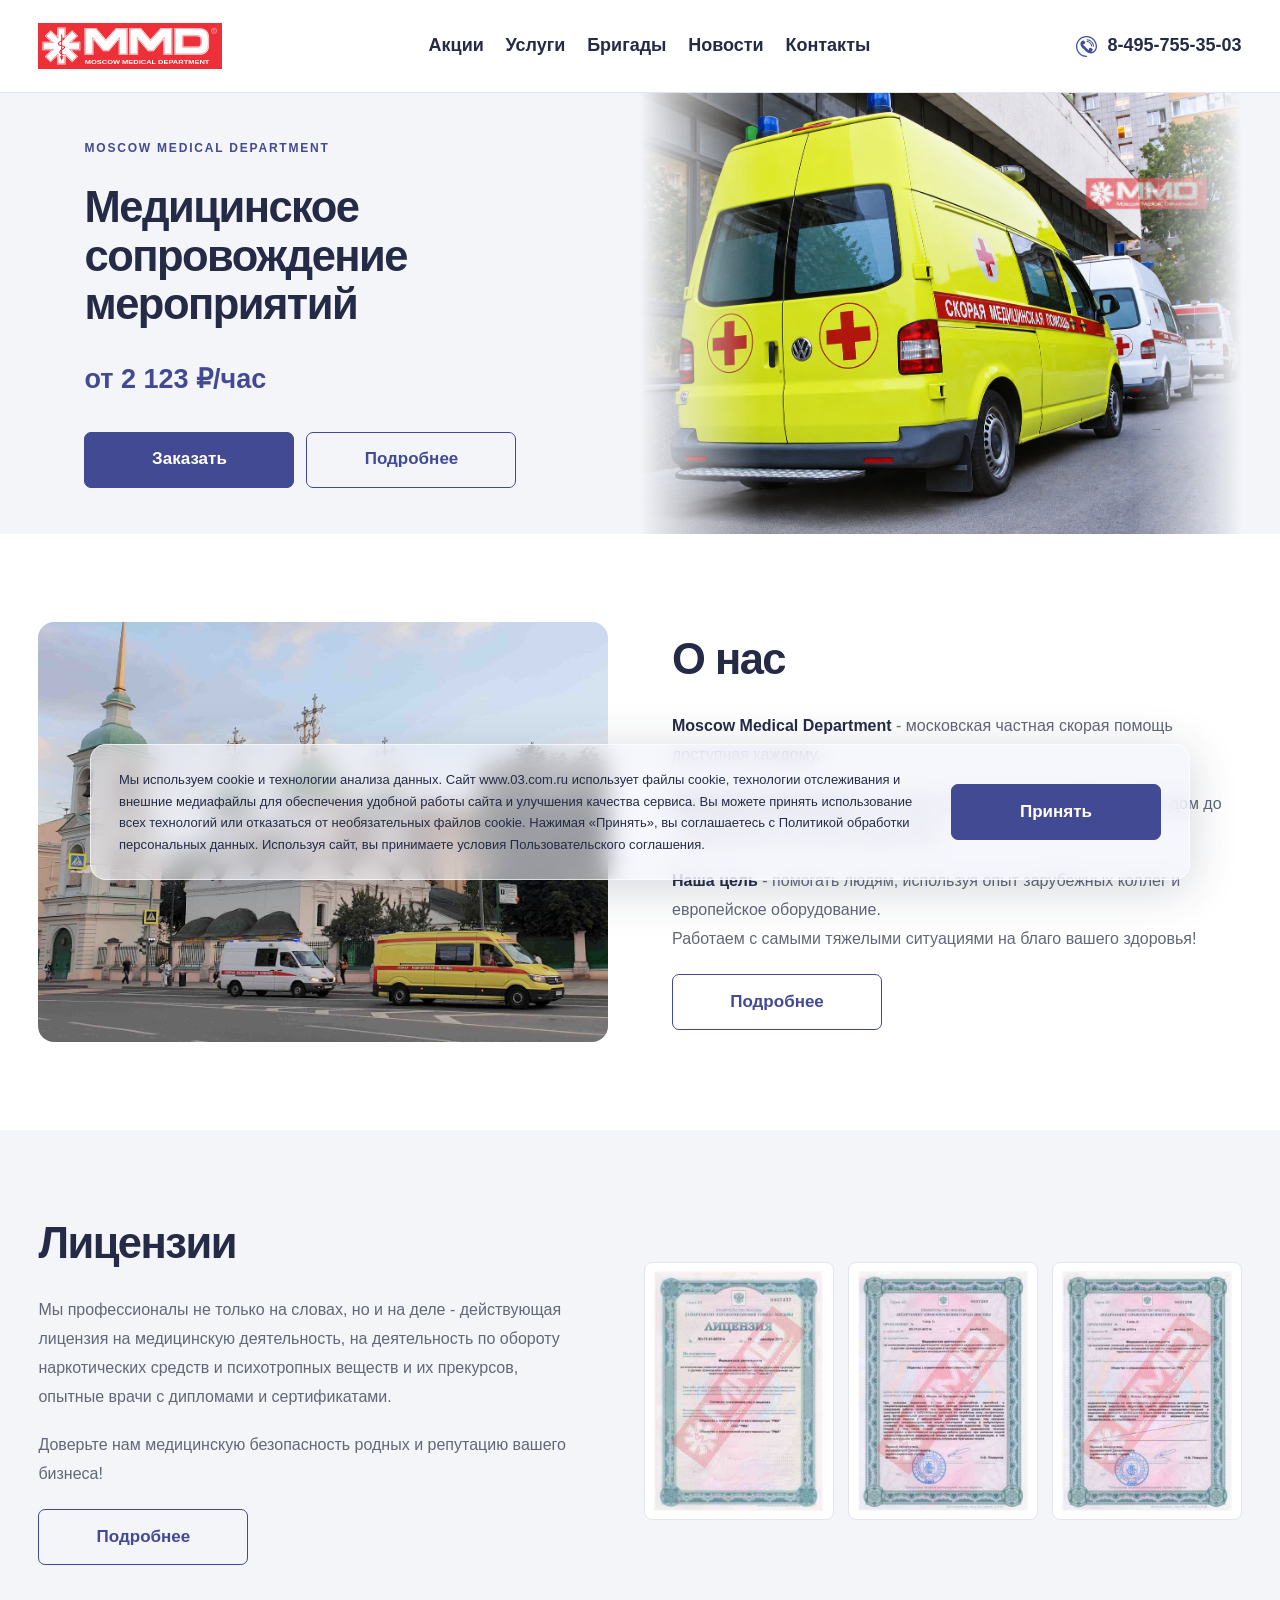
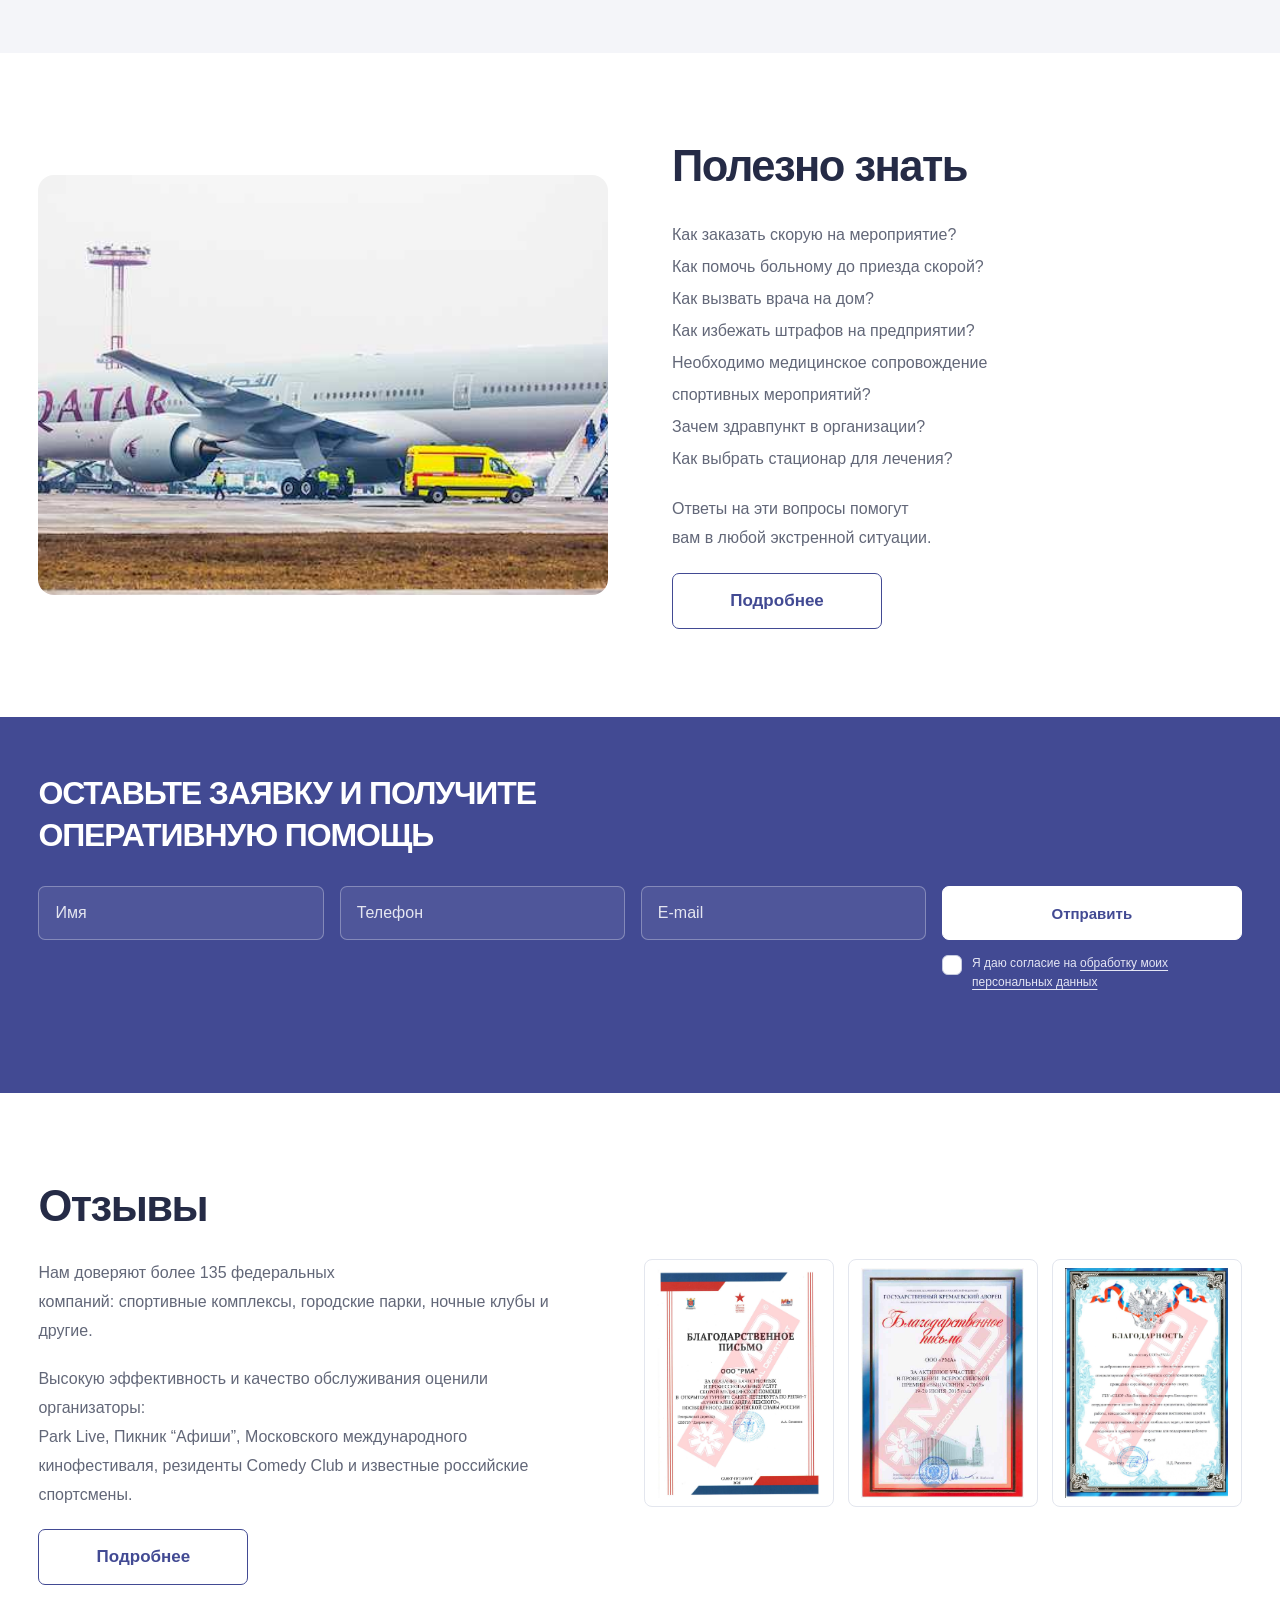
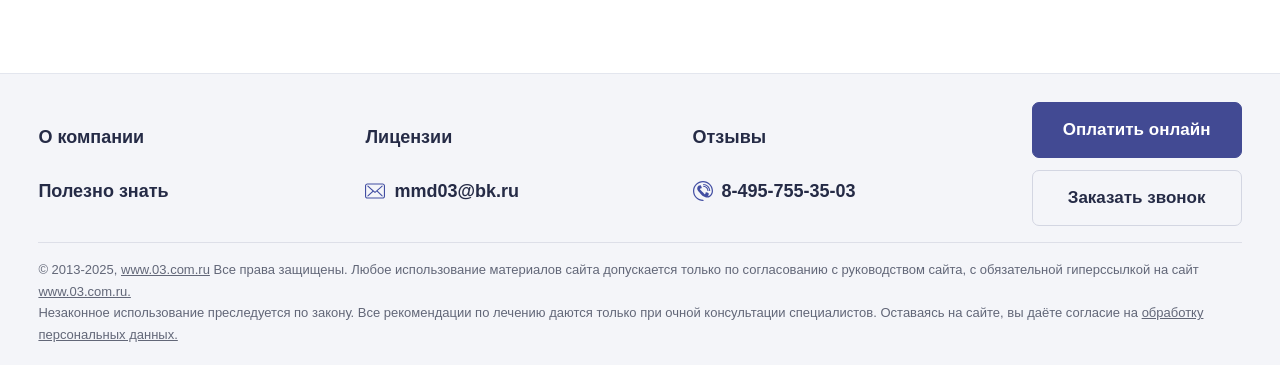
==== commit 25c937dc: "Simplify slider hover effects and style footer payment button" ====
--- a/index.html
+++ b/index.html
@@ -29,6 +29,7 @@
 <script src="home.js" defer></script>
 <link rel="stylesheet" href="responsive.css">
 <link rel="stylesheet" href="button-hover.css">
+<link rel="stylesheet" href="slider-effects.css">
 </head>
 <body><a class="skip-link" href="#main">Перейти к содержанию</a>
 <header class="header">
@@ -128,19 +129,19 @@
                         <source srcset="assets/components/rma/assets/images/licenses/hero/mobile/1.jpg" media="(max-width: 576px)" class="slide__source">
                         <img src="assets/components/rma/assets/images/licenses/hero/1.jpg" alt="лицензия-1" class="slide__img">
                     </picture>
-                <a class="slide-details" href="licenses.html">Подробнее</a></div>
+                </div>
                 <div class="slides__slide">
                     <picture class="slide__picture">
                         <source srcset="assets/components/rma/assets/images/licenses/hero/mobile/3.jpg" media="(max-width: 576px)" class="slide__source">
                         <img src="assets/components/rma/assets/images/licenses/hero/3.jpg" alt="лицензия-3" class="slide__img">
                     </picture>
-                <a class="slide-details" href="licenses.html">Подробнее</a></div>
+                </div>
                 <div class="slides__slide">
                     <picture class="slide__picture">
                         <source srcset="assets/components/rma/assets/images/licenses/hero/mobile/4.jpg" media="(max-width: 576px)" class="slide__source">
                         <img src="assets/components/rma/assets/images/licenses/hero/4.jpg" alt="лицензия-3" class="slide__img">
                     </picture>
-                <a class="slide-details" href="licenses.html">Подробнее</a></div>
+                </div>
             </div>
         </div>
     </div>
--- a/button-hover.css
+++ b/button-hover.css
@@ -30,3 +30,7 @@
 .consent input[type="checkbox"]:checked{border-color:#6975c4;background-image:url("data:image/svg+xml,%3Csvg xmlns='http://www.w3.org/2000/svg' viewBox='0 0 16 16'%3E%3Cpath d='m3 8 3 3 7-7' fill='none' stroke='%23424a93' stroke-width='2.3' stroke-linecap='round' stroke-linejoin='round'/%3E%3C/svg%3E")}
 .consent input[type="checkbox"]:disabled{opacity:.5;cursor:not-allowed}
 @media(forced-colors:active){.consent input[type="checkbox"]{appearance:auto;-webkit-appearance:auto;background-image:none}}
+
+/* The footer payment link is a primary blue action on every page. */
+.footer a.btn.footer__btn{background:var(--blue,#424a93);border-color:var(--blue,#424a93);color:#fff;transition:background-color .3s ease,border-color .3s ease,box-shadow .3s ease}
+.footer a.btn.footer__btn:is(:hover,:focus-visible){background:#35418f;border-color:#35418f;color:#fff;box-shadow:0 0 18px rgba(65,91,225,.48),0 0 32px rgba(65,91,225,.28)}
--- a/slider-effects.css
+++ b/slider-effects.css
@@ -0,0 +1,8 @@
+/* Media slides have one effect only: a subtle scale on hover. */
+.slides__slide,.reviews__slide,.document-card,.slick-slide{cursor:default!important;box-shadow:none!important;transition:transform .3s ease!important;transform-origin:center}
+.slides__slide::before,.slides__slide::after,.reviews__slide::before,.reviews__slide::after,.document-card::before,.document-card::after{display:none!important}
+.slide-details,.slides__slide .image-detail,.reviews__slide .image-detail{display:none!important}
+.slides__slide img,.reviews__slide img,.document-card img,.image-open{cursor:default!important}
+.slides__slide:focus-within,.reviews__slide:focus-within,.document-card:focus-within{transform:none;box-shadow:none!important}
+@media(hover:hover){.slides__slide:hover,.reviews__slide:hover,.document-card:hover,.slick-slide:hover{transform:scale(1.025)!important;box-shadow:none!important;filter:none!important}}
+@media(prefers-reduced-motion:reduce){.slides__slide,.reviews__slide,.document-card,.slick-slide{transition:none!important}}
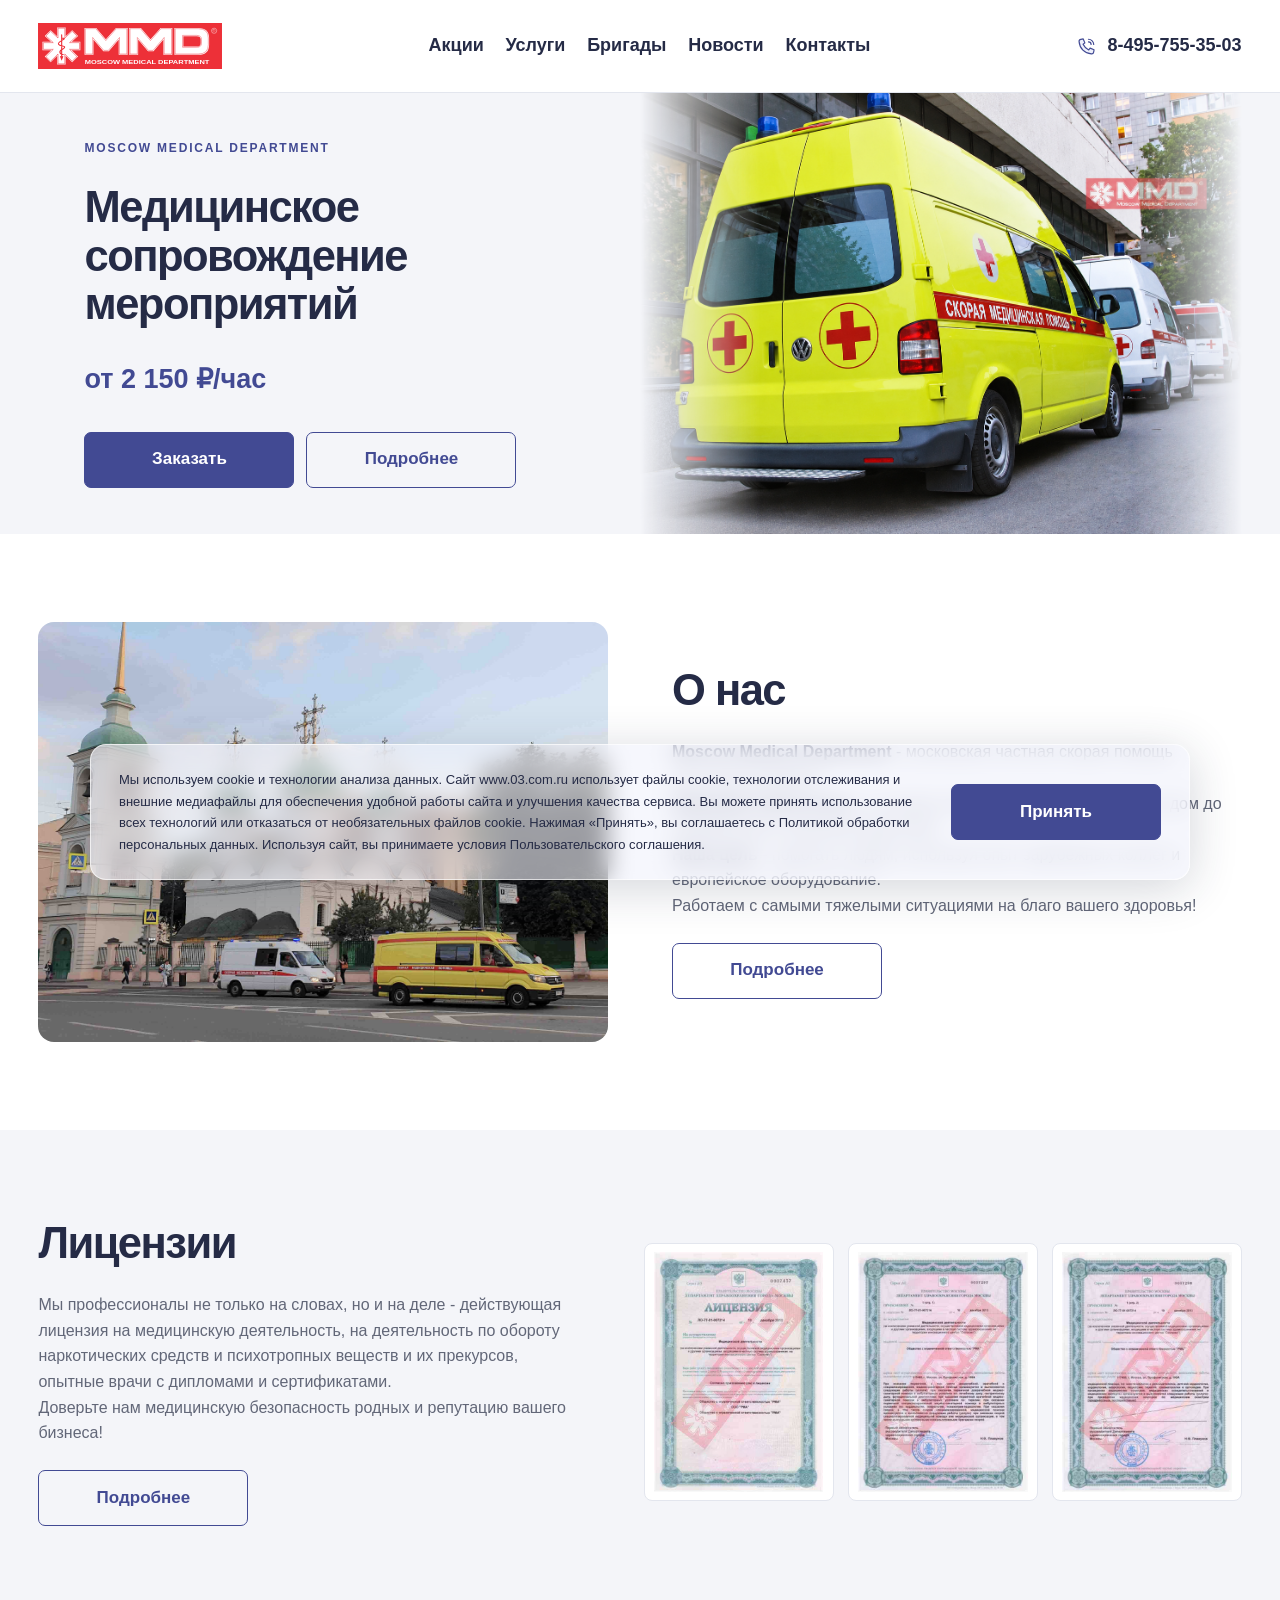
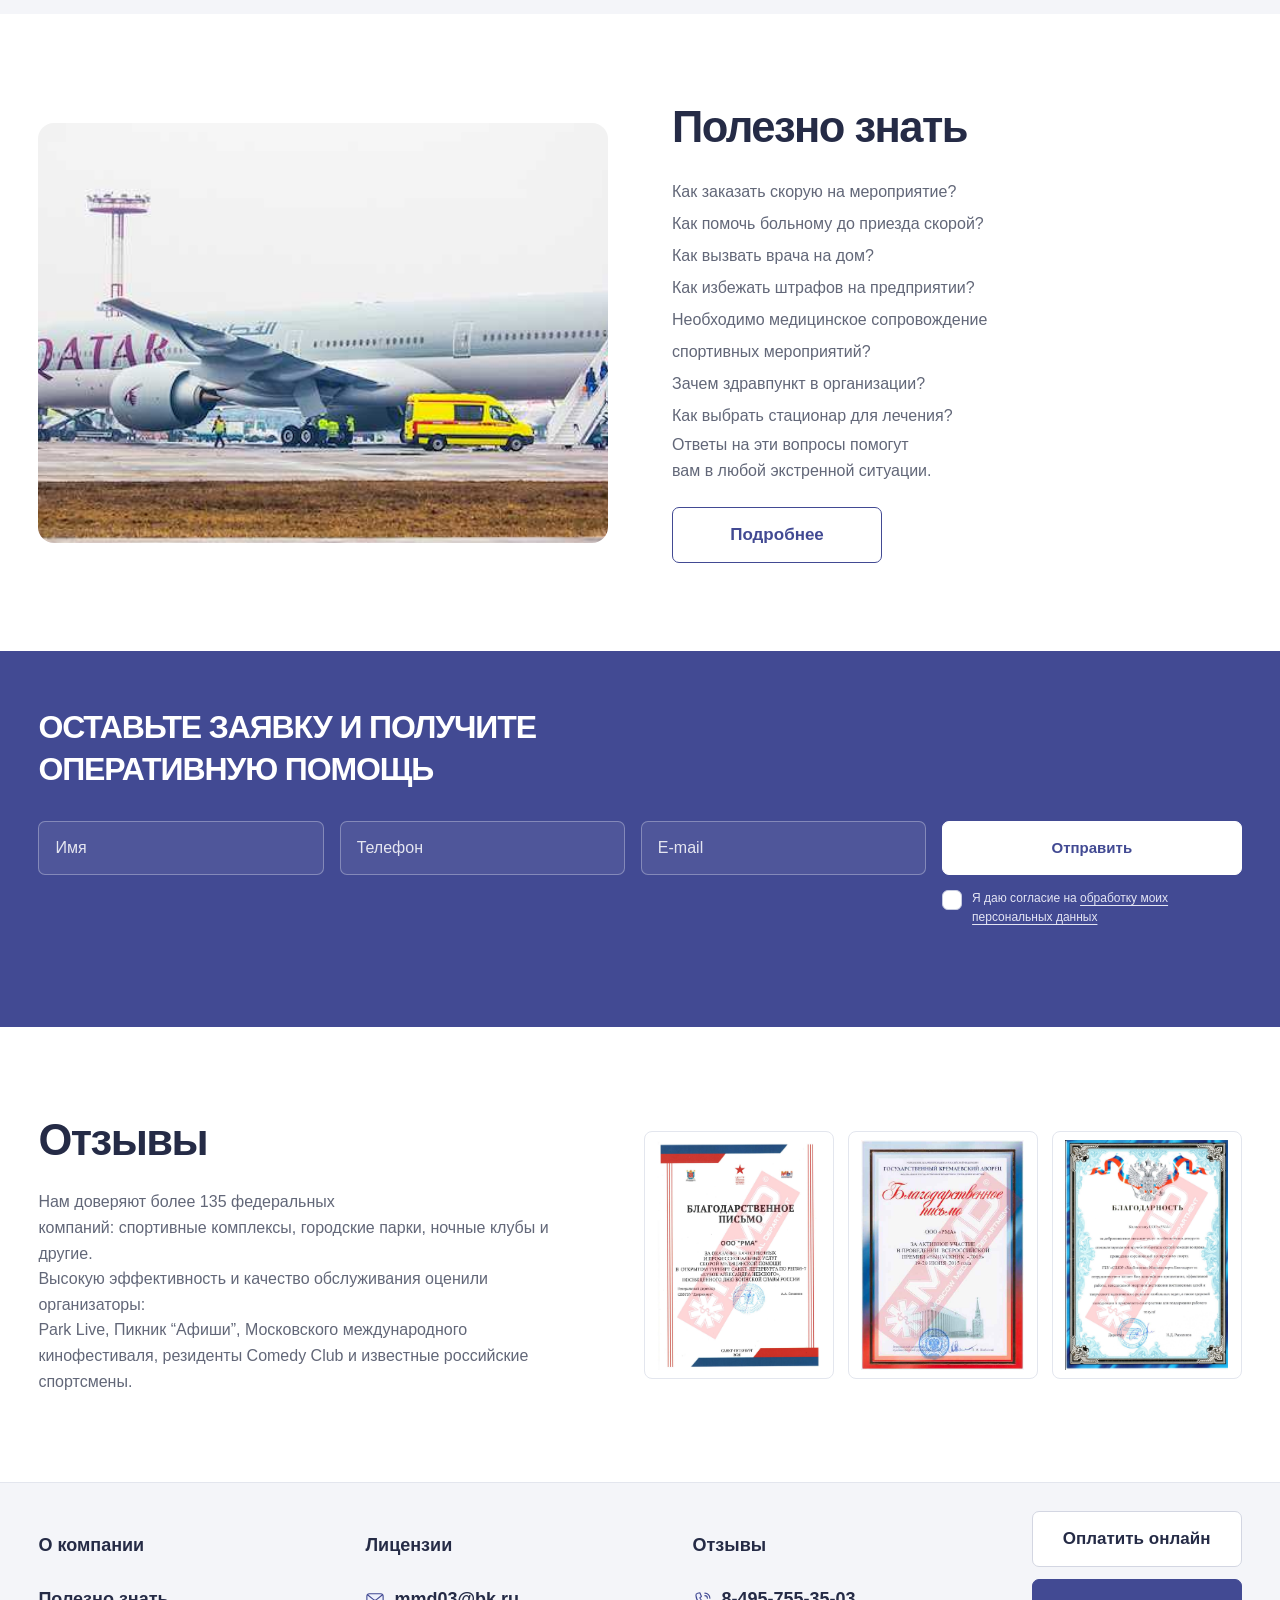
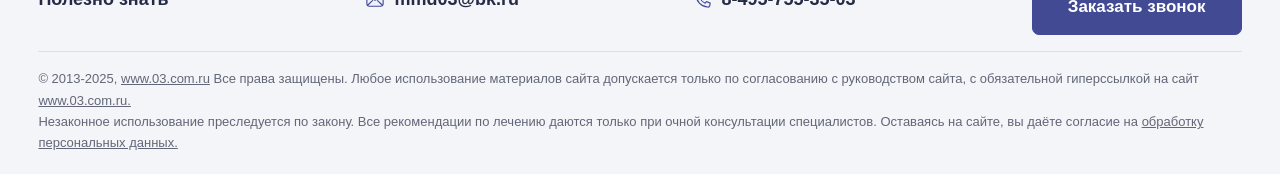
==== commit 1edc0a2c: "Refine page layouts, review sliders, catalog cards and contact icons" ====
--- a/index.html
+++ b/index.html
@@ -2,7 +2,7 @@
 <html lang="ru">
 
 <head>
-    
+
     <meta charset="UTF-8">
     <meta name="viewport" content="width=device-width, initial-scale=1.0">
     <meta http-equiv="X-UA-Compatible" content="ie=edge">
@@ -15,14 +15,14 @@
     <meta property="og:image:type" content="image/png"/>
     <meta property="og:type" content="website"/>
     <meta property="og:url" content= "https://03.com.ru"/>
-    
-    
-    
-    
+
+
+
+
     <link rel="icon" type="image/png" href="https://03.com.ru/assets/components/rma/assets/images/favicon.png">
-    
-    
-    
+
+
+
 <link rel="stylesheet" href="styles.css">
 <link rel="stylesheet" href="home.css">
 <script src="app.js" defer></script>
@@ -30,6 +30,7 @@
 <link rel="stylesheet" href="responsive.css">
 <link rel="stylesheet" href="button-hover.css">
 <link rel="stylesheet" href="slider-effects.css">
+<link rel="stylesheet" href="text-spacing.css">
 </head>
 <body><a class="skip-link" href="#main">Перейти к содержанию</a>
 <header class="header">
@@ -55,7 +56,7 @@
             </li>
         </ul>
         <a href="tel:+74957553503" class="header__phone">
-            <img src="assets/components/rma/assets/images/new/phone.svg" alt="телефон" class="phone__icon">
+            <img src="assets/icons/contact-phone.svg" alt="телефон" class="phone__icon">
             8-495-755-35-03
         </a>
         <button class="header__hamburger" aria-label="Открыть меню" aria-expanded="false" aria-controls="mobile-menu">
@@ -68,7 +69,7 @@
     <div class="container hero__container">
 <img class="home-hero-photo" src="assets/home-hero-clear.png" alt="Автомобили скорой медицинской помощи MMD">
         <div class="hero__text">
-            
+
             <h1 class="text__title">Медицинское сопровождение мероприятий</h1>
             <p class="hero__eyebrow">Moscow Medical Department</p><p class="text__price" data-price="2300">от 2 300 ₽/час</p>
             <div class="text__btns">
@@ -76,7 +77,7 @@
                 <a href="promotions.html" class="btn btns__link">
                     Подробнее
                 </a>
-                
+
             </div>
         </div>
     </div>
@@ -121,8 +122,8 @@
             </a>
         </div>
         <div class="license__slider">
-            
-            
+
+
             <div class="slider__slides">
                 <div class="slides__slide">
                     <picture class="slide__picture">
@@ -151,7 +152,7 @@
         <div class="faq__bg"></div>
         <div class="faq__img">
             <img src="assets/components/rma/assets/images/final/index/aviaperevozka.jpg" alt="Полезно знать" class="img__img">
-            
+
         </div>
         <div class="faq__text">
             <h2 class="text__title">Полезно знать</h2>
@@ -208,14 +209,14 @@
             <div class="form__block">
                 <input type="tel" class="form__inp" name="phone"
                        value="" aria-label="Телефон" placeholder="Телефон" required>
-                <img src="assets/components/rma/assets/images/new/phone.svg"
+                <img src="assets/icons/contact-phone.svg"
                      alt="телефон" class="form__img">
             </div>
 
             <div class="form__block">
                 <input type="email" class="form__inp" name="email"
                        value="" aria-label="E-mail" placeholder="E-mail" required>
-                <img src="assets/components/rma/assets/images/new/form/email.svg"
+                <img src="assets/icons/contact-mail.svg"
                      alt="e-mail" class="form__img">
             </div>
 
@@ -244,13 +245,11 @@
             <p class="text__text text__text--black">
                 Высокую эффективность и качество обслуживания оценили организаторы: <br> Park Live, Пикник “Афиши”, Московского международного кинофестиваля, резиденты Comedy Club и известные российские спортсмены.
             </p>
-            <a href="https://03.com.ru/otzyivyi" class="btn text__btn">
-                Подробнее
-            </a>
+
         </div>
         <div class="license__slider">
-            
-            
+
+
             <div class="slider__slides">
                 <div class="slides__slide">
                     <img src="assets/components/rma/assets/images/reviews/25.jpg" alt="лицензия-1" class="slide__img">
@@ -382,7 +381,7 @@
         <li class="menu__item">
             <a href="contacts.html" class="item__link">Контакты</a>
         </li>
-    <li class="menu__item"><a class="item__link mobile-menu-mail" href="mailto:mmd03@bk.ru"><img src="assets/components/rma/assets/images/new/form/email.svg" alt="" class="mobile-mail-icon">mmd03@bk.ru</a></li>
+    <li class="menu__item"><a class="item__link mobile-menu-mail" href="mailto:mmd03@bk.ru"><img src="assets/icons/contact-mail.svg" alt="" class="mobile-mail-icon">mmd03@bk.ru</a></li>
 </ul>
 </nav>
         <footer class="footer">
@@ -414,13 +413,13 @@
                     </li>
                     <li class="menu__item">
                         <a href="mailto:mmd03@bk.ru" class="footer__mail">
-                            <img src="assets/components/rma/assets/images/new/form/email.svg" alt="mail" class="mail__icon">
+                            <img src="assets/icons/contact-mail.svg" alt="mail" class="mail__icon">
                             mmd03@bk.ru
                         </a>
                     </li>
                     <li class="menu__item">
                         <a href="tel:+74957553503" class="footer__phone">
-                            <img src="assets/components/rma/assets/images/new/phone.svg" alt="телефон" class="phone__icon">
+                            <img src="assets/icons/contact-phone.svg" alt="телефон" class="phone__icon">
                             8-495-755-35-03
                         </a>
                     </li>
@@ -437,10 +436,10 @@
                 </div>
             </div>
         </footer>
-    
-    
-    
-    
+
+
+
+
 </body>
 
 </html>
--- a/styles.css
+++ b/styles.css
@@ -114,3 +114,6 @@
 /* Hide slider scrollbars without disabling swipe or arrow navigation. */
 .slider__slides,.reviews__slider,.contact-reviews,.license__slider{scrollbar-width:none;-ms-overflow-style:none}
 .slider__slides::-webkit-scrollbar,.reviews__slider::-webkit-scrollbar,.contact-reviews::-webkit-scrollbar,.license__slider::-webkit-scrollbar{display:none;width:0;height:0}
+
+/* Preserve the two-tone SVG artwork instead of flattening it into a silhouette. */
+img:is(.phone__icon,.mail__icon,.mobile-mail-icon)[src^="assets/icons/contact-"]{filter:none}
--- a/home.css
+++ b/home.css
@@ -63,3 +63,11 @@
 .hero .hero__text{grid-column:1;grid-row:1}
 .hero .home-hero-photo{grid-column:2;grid-row:1}
 @media(max-width:1023px){.hero .hero__container{grid-template-columns:minmax(0,1fr)}.hero .hero__text{grid-column:1;grid-row:1}.hero .home-hero-photo{grid-column:1;grid-row:2}}
+
+/* Separate section actions from the compact body text. */
+:is(.about__text,.license__text,.faq__text) > .btn.text__btn{margin-top:24px}
+@media(max-width:580px){:is(.about__text,.license__text,.faq__text) > .btn.text__btn{margin-top:20px}}
+
+/* Consistent heading-to-copy spacing in homepage information sections. */
+body main section :is(.about__text,.faq__text,.license__container) > h2.text__title{margin-bottom:24px!important}
+@media(max-width:580px){body main section :is(.about__text,.faq__text,.license__container) > h2.text__title{margin-bottom:20px!important}}
--- a/responsive.css
+++ b/responsive.css
@@ -32,7 +32,7 @@
 .image-dialog img{max-width:100%;max-height:calc(100dvh - 120px)}
 .image-dialog:has(.review-details) img{max-height:calc(100dvh - 190px)}
 .image-dialog>button{width:40px;height:40px;display:grid;place-items:center;top:0;right:0}
-.service-about__text{max-width:1000px}
+.service-about__text{width:100%;max-width:none}
 .reviews__slider{padding:14px 5px 28px;scroll-padding-inline:5px;overscroll-behavior-x:contain}
 .review-arrow{position:static;flex-shrink:0}
 .reviews__slider-wrap{display:flex;flex-wrap:wrap;justify-content:flex-end;gap:10px}
--- a/button-hover.css
+++ b/button-hover.css
@@ -1,7 +1,7 @@
 /* Light buttons keep their original fill while the blue glow fades in. */
 :is(.btn.btns__link,.btn.text__btn,button.btn.footer__btn,.callback .form__btn,.review-arrow,.contact-review-arrow){transition:box-shadow .3s ease,opacity .25s ease}
 .btn.btns__link:is(:hover,:focus-visible),.btn.text__btn:is(:hover,:focus-visible){background:transparent!important;color:var(--accent,#424a93)!important;border-color:var(--accent,#424a93)!important}
-button.btn.footer__btn:is(:hover,:focus-visible){background:transparent!important;color:var(--ink,#252b46)!important;border-color:#d3d6e2!important}
+.footer button.btn.footer__btn:is(:hover,:focus-visible){background:#35418f!important;color:#fff!important;border-color:#35418f!important}
 .callback .form__btn:is(:hover,:focus-visible){background:#fff!important;color:var(--blue,#424a93)!important;border-color:#fff!important}
 .review-arrow:is(:hover,:focus-visible):not(:disabled),.contact-review-arrow:is(:hover,:focus-visible):not(:disabled){background:#fff!important;color:var(--blue,#424a93)!important;border-color:#d3d7e5!important}
 :is(.btn.btns__link,.btn.text__btn,button.btn.footer__btn,.callback .form__btn,.review-arrow,.contact-review-arrow):is(:hover,:focus-visible):not(:disabled){box-shadow:0 0 18px rgba(65,91,225,.48),0 0 32px rgba(65,91,225,.28)}
@@ -31,6 +31,7 @@
 .consent input[type="checkbox"]:disabled{opacity:.5;cursor:not-allowed}
 @media(forced-colors:active){.consent input[type="checkbox"]{appearance:auto;-webkit-appearance:auto;background-image:none}}
 
-/* The footer payment link is a primary blue action on every page. */
-.footer a.btn.footer__btn{background:var(--blue,#424a93);border-color:var(--blue,#424a93);color:#fff;transition:background-color .3s ease,border-color .3s ease,box-shadow .3s ease}
-.footer a.btn.footer__btn:is(:hover,:focus-visible){background:#35418f;border-color:#35418f;color:#fff;box-shadow:0 0 18px rgba(65,91,225,.48),0 0 32px rgba(65,91,225,.28)}
+/* Footer: payment is secondary, callback is the primary blue action. */
+.footer a.btn.footer__btn{background:#fff;border-color:#d3d6e2;color:var(--ink,#252b46);transition:box-shadow .3s ease}
+.footer a.btn.footer__btn:is(:hover,:focus-visible){background:#fff;border-color:#d3d6e2;color:var(--ink,#252b46);box-shadow:0 0 18px rgba(65,91,225,.48),0 0 32px rgba(65,91,225,.28)}
+.footer button.btn.footer__btn{background:var(--blue,#424a93);border-color:var(--blue,#424a93);color:#fff;transition:background-color .3s ease,border-color .3s ease,box-shadow .3s ease}
--- a/text-spacing.css
+++ b/text-spacing.css
@@ -0,0 +1,11 @@
+/* Article copy flows continuously; only a new heading separates sections. */
+body main :is(.service-about__text,.buy__top-text,.about__text,.faq__text,.license__text,.page-intro){line-height:1.6}
+body main :is(.service-about__text,.buy__top-text,.about__text,.faq__text,.license__text,.page-intro) :is(p,ul,ol,li){margin-block:0!important;line-height:1.6}
+body main p.text__text,body main :is(p.item__text,p.content__text){margin-block:0;line-height:1.6}
+body main :is(.service-about__text,.buy__top-text,.about__text,.faq__text,.license__text,.page-intro) :is(h1,h2,h3,h4,h5,h6){margin-block:0!important}
+body main :is(.service-about__text,.buy__top-text,.about__text,.faq__text,.license__text,.page-intro) :is(p,ul,ol,div,blockquote)+:is(h1,h2,h3,h4,h5,h6){margin-top:24px!important}
+body main .service-about__title{margin-bottom:24px!important}
+body main .service-about__text>p:last-child{margin-top:24px!important}
+@media(max-width:640px){body main :is(.service-about__text,.buy__top-text,.about__text,.faq__text,.license__text,.page-intro) :is(p,ul,ol,div,blockquote)+:is(h1,h2,h3,h4,h5,h6){margin-top:20px!important}}
+
+@media(max-width:640px){body main .service-about__title{margin-bottom:20px!important}body main .service-about__text>p:last-child{margin-top:20px!important}}
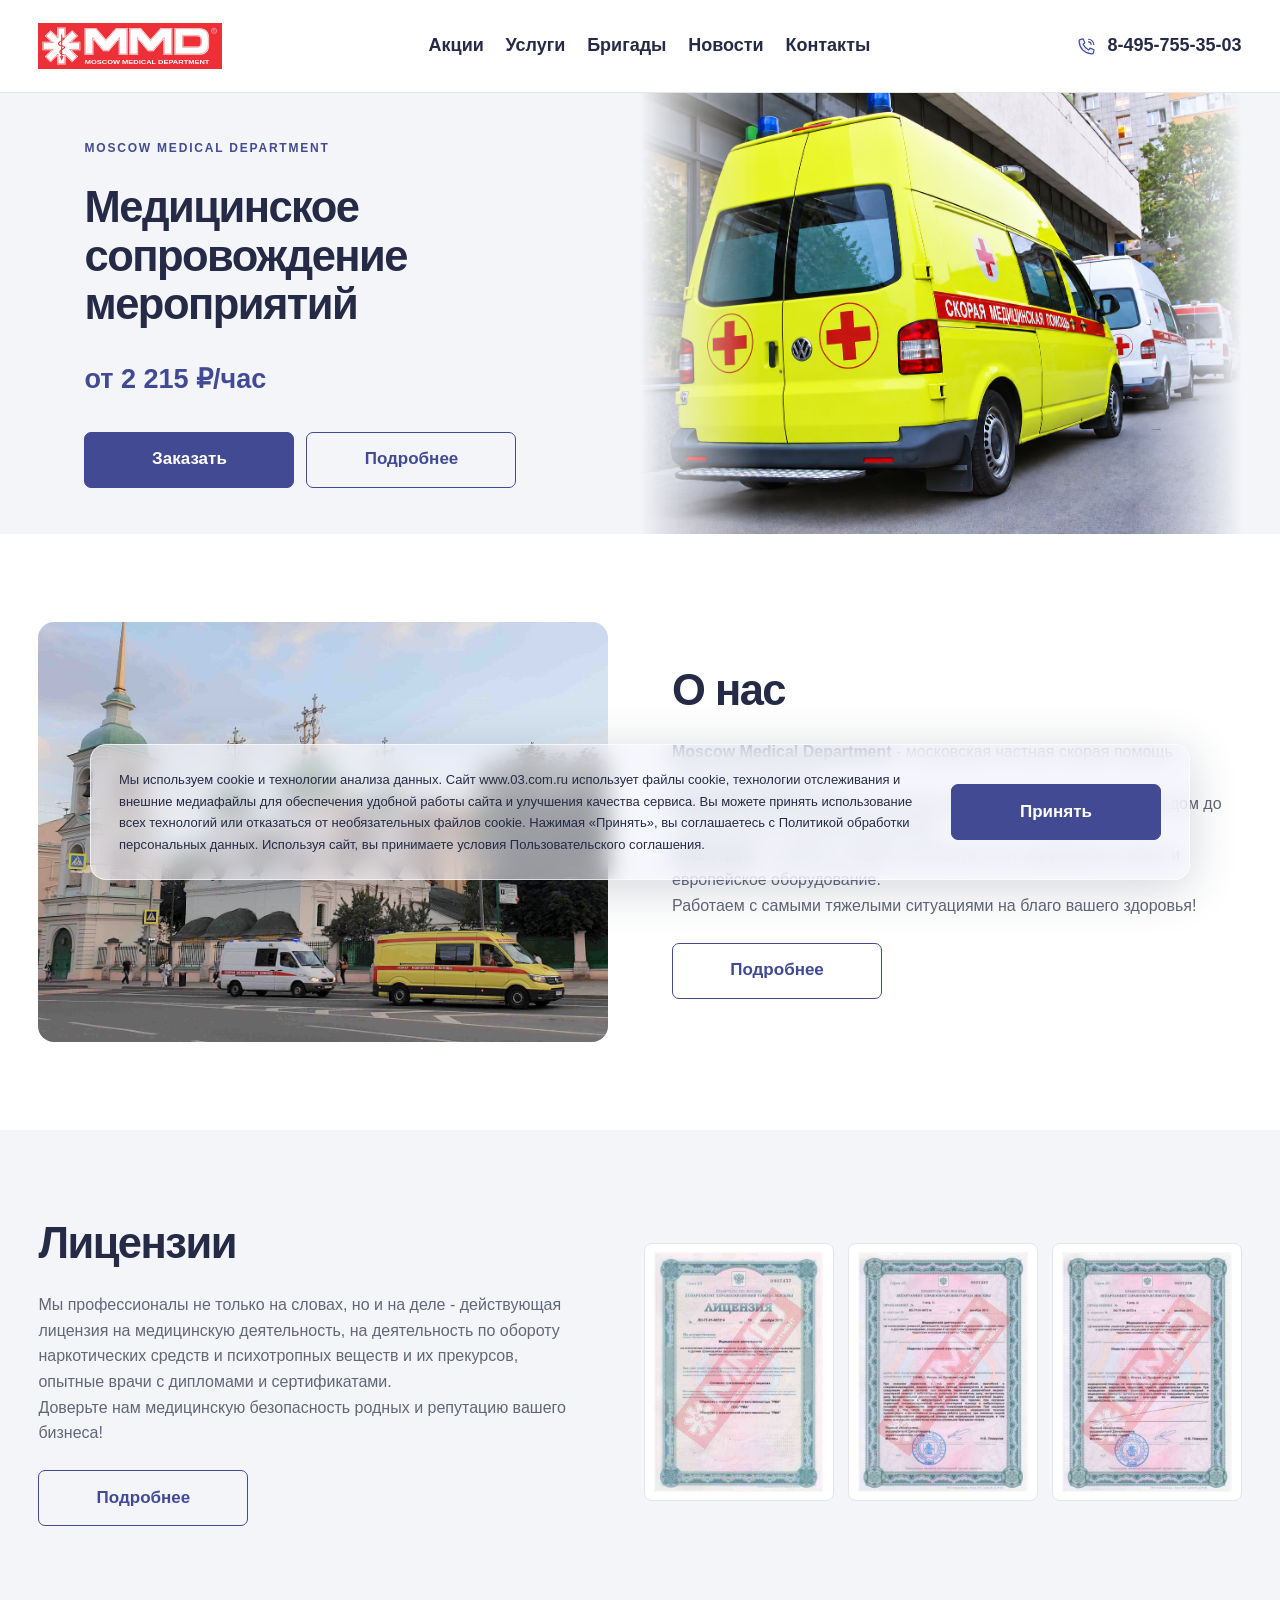
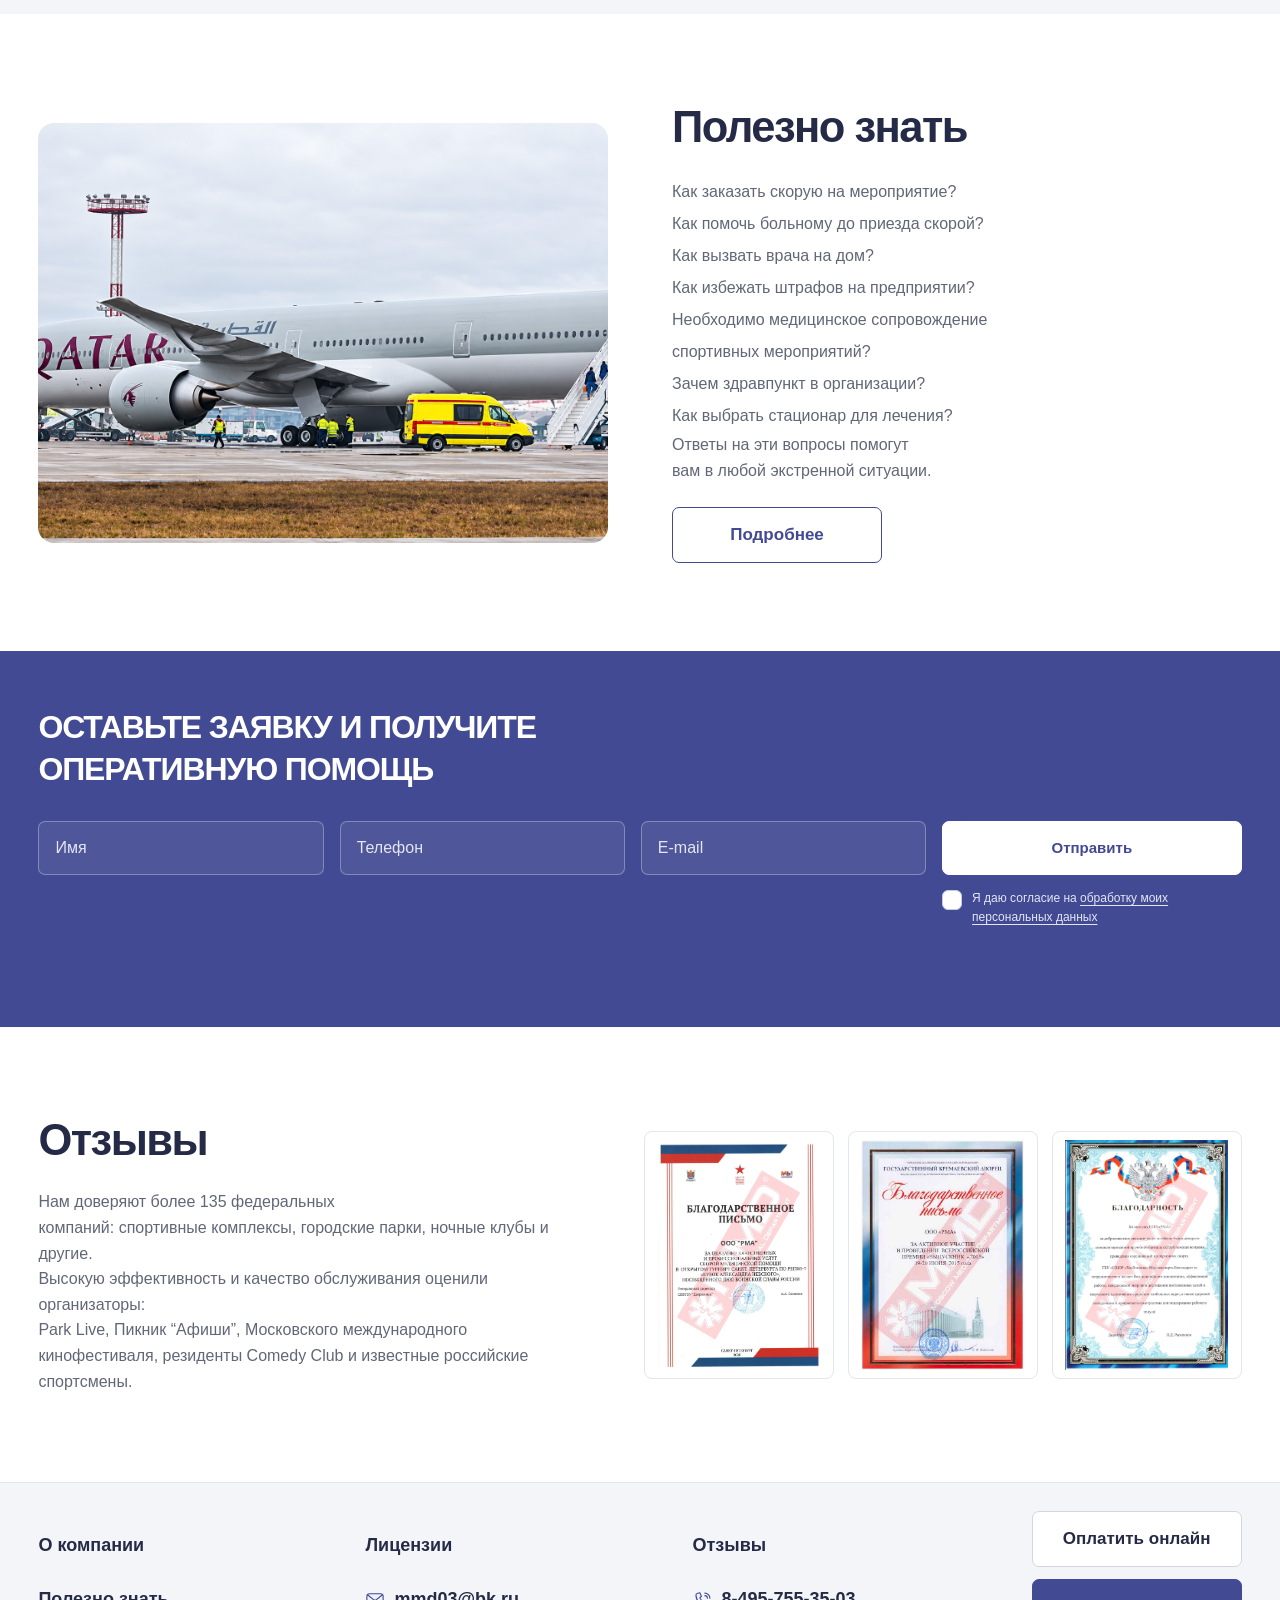
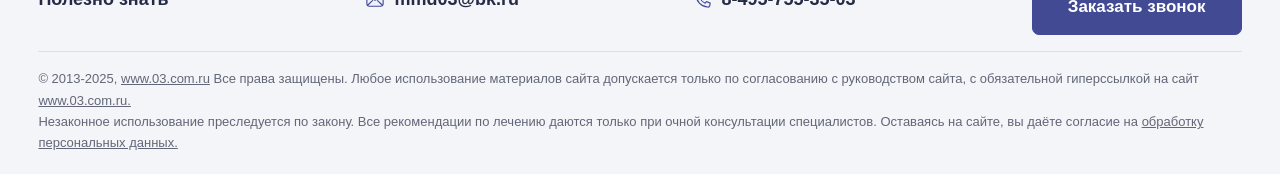
==== commit 4d220c35: "Improve responsive layouts, form glows and homepage photos" ====
--- a/index.html
+++ b/index.html
@@ -31,6 +31,7 @@
 <link rel="stylesheet" href="button-hover.css">
 <link rel="stylesheet" href="slider-effects.css">
 <link rel="stylesheet" href="text-spacing.css">
+<link rel="stylesheet" href="responsive-final.css">
 </head>
 <body><a class="skip-link" href="#main">Перейти к содержанию</a>
 <header class="header">
@@ -67,7 +68,7 @@
 </header>
 <main id="main"><section class="section hero">
     <div class="container hero__container">
-<img class="home-hero-photo" src="assets/home-hero-clear.png" alt="Автомобили скорой медицинской помощи MMD">
+<img class="home-hero-photo" src="assets/home-hero-no-watermark.png" alt="Автомобили скорой медицинской помощи MMD">
         <div class="hero__text">
 
             <h1 class="text__title">Медицинское сопровождение мероприятий</h1>
@@ -151,7 +152,7 @@
     <div class="container faq__container">
         <div class="faq__bg"></div>
         <div class="faq__img">
-            <img src="assets/components/rma/assets/images/final/index/aviaperevozka.jpg" alt="Полезно знать" class="img__img">
+            <img src="assets/aviaperevozka-restored.png" alt="Полезно знать" class="img__img">
 
         </div>
         <div class="faq__text">
--- a/button-hover.css
+++ b/button-hover.css
@@ -35,3 +35,10 @@
 .footer a.btn.footer__btn{background:#fff;border-color:#d3d6e2;color:var(--ink,#252b46);transition:box-shadow .3s ease}
 .footer a.btn.footer__btn:is(:hover,:focus-visible){background:#fff;border-color:#d3d6e2;color:var(--ink,#252b46);box-shadow:0 0 18px rgba(65,91,225,.48),0 0 32px rgba(65,91,225,.28)}
 .footer button.btn.footer__btn{background:var(--blue,#424a93);border-color:var(--blue,#424a93);color:#fff;transition:background-color .3s ease,border-color .3s ease,box-shadow .3s ease}
+
+/* Submit buttons use the same centered glow as the other primary actions. */
+body .popup button.btn.form__btn{cursor:pointer;transition:background-color .3s ease,border-color .3s ease,box-shadow .3s ease}
+body .popup button.btn.form__btn:is(:hover,:focus-visible):not(:disabled){background:#35418f;border-color:#35418f;color:#fff;box-shadow:0 0 18px rgba(65,91,225,.48),0 0 32px rgba(65,91,225,.28)}
+body .callback .btn.form__btn{cursor:pointer;transition:box-shadow .3s ease}
+body .callback .btn.form__btn:is(:hover,:focus-visible):not(:disabled){background:#fff;color:var(--blue,#424a93);border-color:#fff;box-shadow:0 0 14px rgba(255,255,255,.42),0 0 28px 2px rgba(255,255,255,.2)}
+@media(prefers-reduced-motion:reduce){body :is(.popup,.callback) .btn.form__btn{transition:none}}
--- a/responsive-final.css
+++ b/responsive-final.css
@@ -0,0 +1,50 @@
+/* Final shared adaptation layer, after page-specific styles. */
+main :is(.service-about__text,.buy__top-text,.page-intro){overflow-wrap:anywhere}
+main :is(.hero__text,.service-hero__text,.contact-hero__text){min-width:0}
+.popup{width:min(460px,calc(100% - 24px));max-height:calc(100dvh - 24px);overflow-y:auto;overscroll-behavior:contain}
+.popup .form__row,.callback .form__block,.callback .form__block-btn{min-width:0}
+.popup .row__inp,.callback .form__inp{max-width:100%;box-sizing:border-box}
+.consent{min-width:0;overflow-wrap:anywhere}
+.popup-menu__menu{margin-inline:auto}
+@media(max-width:600px){
+  .review-documents .contact-reviews-heading,.review-carousel-heading{flex-wrap:wrap;gap:16px}
+  .review-documents .contact-reviews-heading h2,.review-carousel-heading h2{flex:1 0 100%;min-width:0}
+  .review-documents .contact-reviews-controls,.review-carousel-controls{margin-left:auto}
+  .review-documents .contact-reviews .document-card{flex-basis:82%;padding:12px}
+  .review-documents .document-card img{height:clamp(220px,65vw,320px)}
+  .callback .callback__title{width:100%;max-width:100%;font-size:clamp(23px,5.7vw,30px);text-align:center;text-wrap:balance}
+  .popup-menu__menu{gap:4px 8px;padding-inline:12px}
+  .popup-menu__menu .item__link{overflow-wrap:anywhere}
+  .popup-menu__menu .mobile-menu-mail{white-space:normal;letter-spacing:normal;font-size:clamp(12px,3.5vw,17px);gap:4px}
+}
+@media(max-width:399px){
+  .inner-page .document-grid:not(.review-carousel):not(.contact-reviews){grid-template-columns:minmax(0,1fr)}
+  .page-contacts .contact-hero__text{padding-inline:18px}
+  .page-contacts :is(.contact-hero__phone,.contact-hero__mail){font-size:clamp(17px,5.2vw,20px);gap:10px}
+  .page-contacts .contact-hero__address{font-size:14px;gap:10px}
+}
+@media(max-width:319px){
+  :root{--page-gutter:12px}
+  .header__container{grid-template-columns:74px minmax(0,1fr) 40px;gap:3px}
+  .header__logo .logo__img{width:74px;max-width:100%}
+  .header__phone{font-size:11px;gap:3px;white-space:nowrap}
+  .header__phone .phone__icon{width:13px;height:13px}
+  .header__hamburger{min-width:40px;width:40px;padding:8px}
+  .hero .hero__text,.service-hero .service-hero__text{padding-inline:12px}
+  .hero h1,.service-hero__text h1,.inner-page h1{font-size:28px}
+  .footer__menu{column-gap:4px;font-size:14px}
+  .footer__phone,.footer__mail{font-size:11px;gap:4px}
+  .footer__phone .phone__icon,.footer__mail .mail__icon{width:14px;height:14px}
+  .popup{padding:42px 16px 20px}
+  #callback-popup .popup__title{font-size:25px;padding:0}
+}
+@media(max-height:540px){
+  .popup{padding:36px 24px 20px}
+  .popup__title{font-size:25px;margin-bottom:18px}
+  .popup .form__row{margin-bottom:10px}
+  .popup-menu{max-height:calc(100dvh - var(--header-height));overflow-y:auto}
+  .cookie-notice{max-height:45dvh}
+}
+@media(min-width:2200px){
+  .container{max-width:1600px}
+}
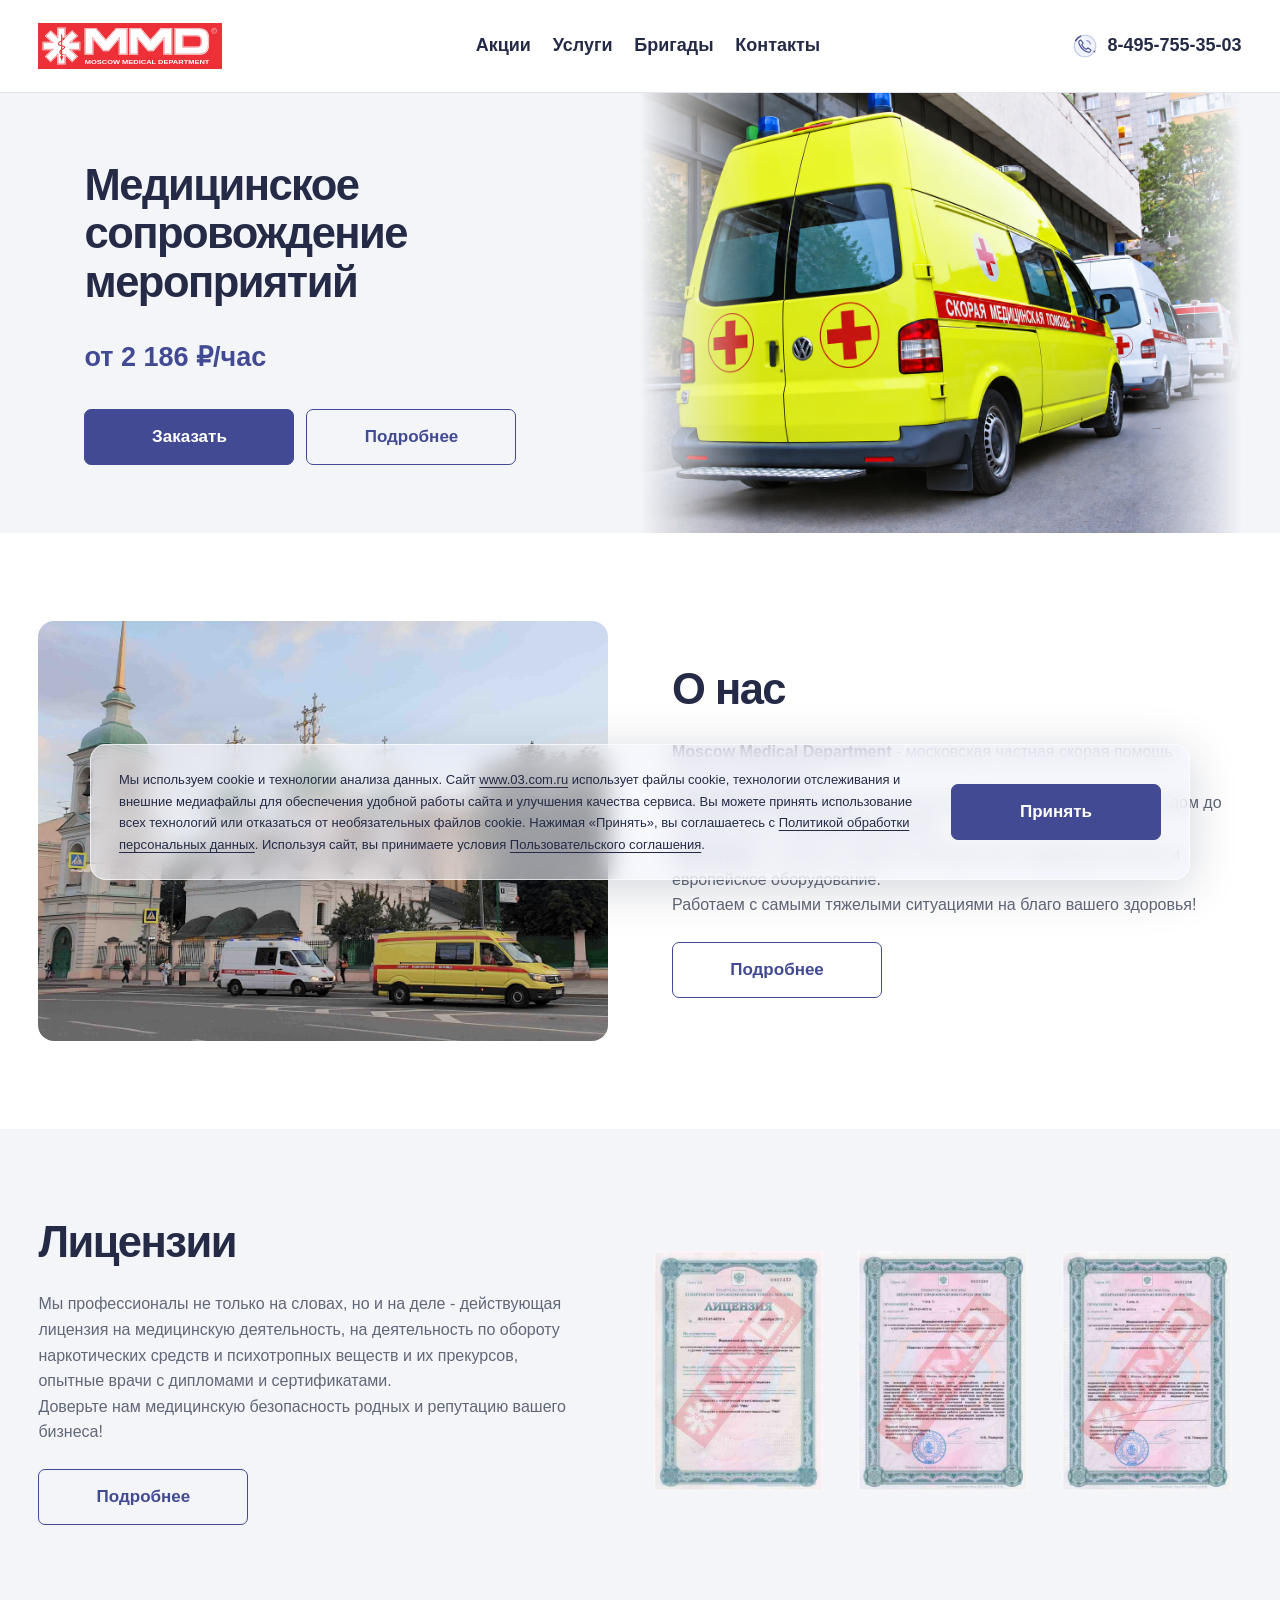
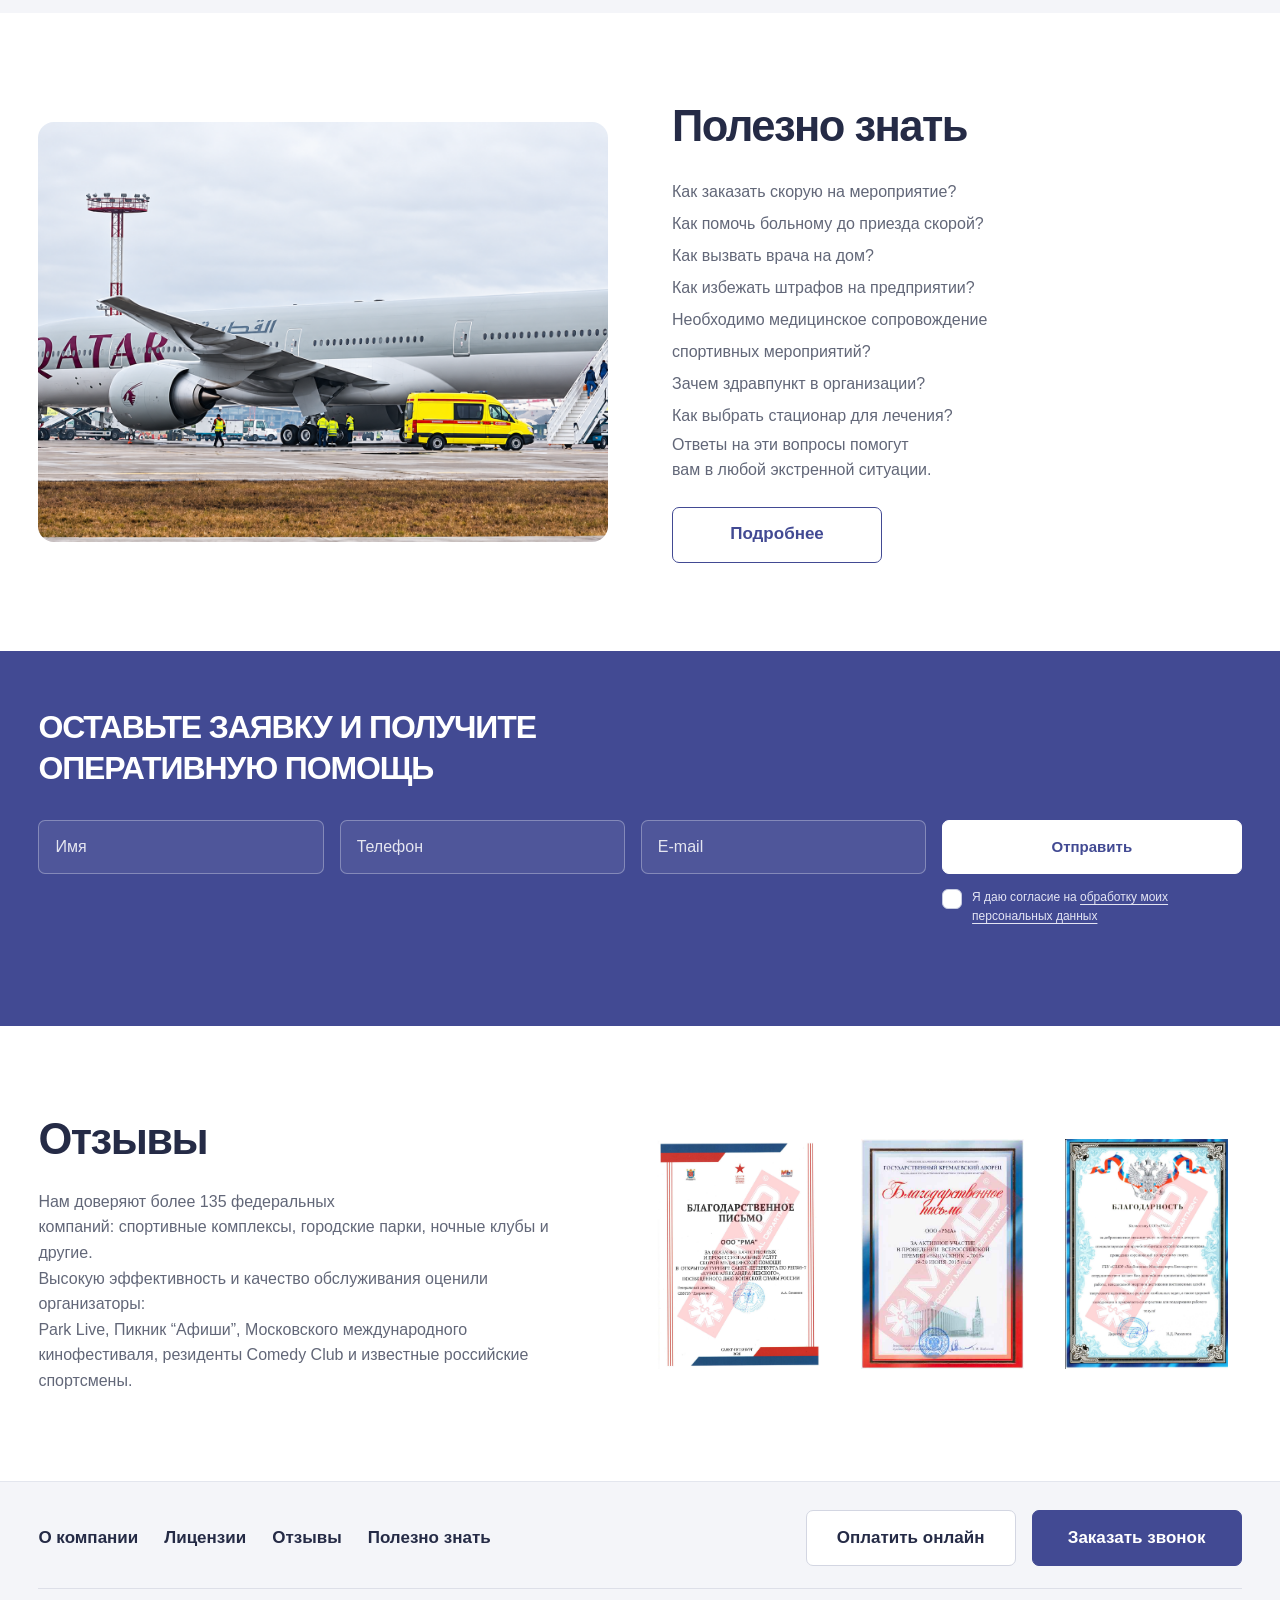
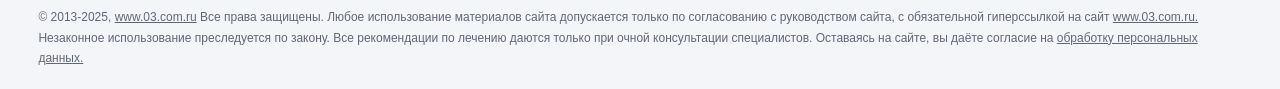
==== commit 76840a75: "Refine navigation, footer, contact icons and cookie notice links" ====
--- a/index.html
+++ b/index.html
@@ -49,15 +49,13 @@
             <li class="menu__item">
                 <a href="https://03.com.ru/brigadyi/" class="item__link">Бригады</a>
             </li>
-            <li class="menu__item">
-                <a href="news.html" class="item__link">Новости</a>
-            </li>
+
             <li class="menu__item">
                 <a href="contacts.html" class="item__link">Контакты</a>
             </li>
         </ul>
         <a href="tel:+74957553503" class="header__phone">
-            <img src="assets/icons/contact-phone.svg" alt="телефон" class="phone__icon">
+            <svg class="contact-symbol phone__icon" role="img" aria-label="телефон" xmlns="http://www.w3.org/2000/svg" width="40" height="40" viewBox="0 0 40 40" fill="none" stroke="#424a93" stroke-width="1.8" stroke-linecap="round" stroke-linejoin="round"><circle cx="20" cy="20" r="18" fill="#f0f2fc" stroke="#c2c9e8"/><circle class="contact-symbol__ring" cx="20" cy="20" r="18" fill="none" stroke="#424a93" stroke-width="2.6" pathLength="100" stroke-dasharray="100" stroke-dashoffset="90" transform="rotate(-150 20 20)"/><circle cx="35.6" cy="29" r="2" fill="#424a93" stroke="#f0f2fc" stroke-width="1.2"/><path d="m13 10 4 5-2.6 3a18 18 0 0 0 7.6 7.6l3-2.6 5 4c-1 3-3 4-5.8 3C17.6 27.7 12.3 22.4 10 15.8 9 13 10 11 13 10Z"/><path d="M23 11a7 7 0 0 1 6 6" stroke="#8c96cf"/></svg>
             8-495-755-35-03
         </a>
         <button class="header__hamburger" aria-label="Открыть меню" aria-expanded="false" aria-controls="mobile-menu">
@@ -72,7 +70,7 @@
         <div class="hero__text">
 
             <h1 class="text__title">Медицинское сопровождение мероприятий</h1>
-            <p class="hero__eyebrow">Moscow Medical Department</p><p class="text__price" data-price="2300">от 2 300 ₽/час</p>
+            <p class="text__price" data-price="2300">от 2 300 ₽/час</p>
             <div class="text__btns">
                 <button class="btn btns__btn">Заказать</button>
                 <a href="promotions.html" class="btn btns__link">
@@ -210,15 +208,13 @@
             <div class="form__block">
                 <input type="tel" class="form__inp" name="phone"
                        value="" aria-label="Телефон" placeholder="Телефон" required>
-                <img src="assets/icons/contact-phone.svg"
-                     alt="телефон" class="form__img">
+                <svg class="contact-symbol form__img" role="img" aria-label="телефон" xmlns="http://www.w3.org/2000/svg" width="40" height="40" viewBox="0 0 40 40" fill="none" stroke="#424a93" stroke-width="1.8" stroke-linecap="round" stroke-linejoin="round"><circle cx="20" cy="20" r="18" fill="#f0f2fc" stroke="#c2c9e8"/><circle class="contact-symbol__ring" cx="20" cy="20" r="18" fill="none" stroke="#424a93" stroke-width="2.6" pathLength="100" stroke-dasharray="100" stroke-dashoffset="90" transform="rotate(-150 20 20)"/><circle cx="35.6" cy="29" r="2" fill="#424a93" stroke="#f0f2fc" stroke-width="1.2"/><path d="m13 10 4 5-2.6 3a18 18 0 0 0 7.6 7.6l3-2.6 5 4c-1 3-3 4-5.8 3C17.6 27.7 12.3 22.4 10 15.8 9 13 10 11 13 10Z"/><path d="M23 11a7 7 0 0 1 6 6" stroke="#8c96cf"/></svg>
             </div>
 
             <div class="form__block">
                 <input type="email" class="form__inp" name="email"
                        value="" aria-label="E-mail" placeholder="E-mail" required>
-                <img src="assets/icons/contact-mail.svg"
-                     alt="e-mail" class="form__img">
+                <svg class="contact-symbol form__img" role="img" aria-label="e-mail" xmlns="http://www.w3.org/2000/svg" width="40" height="40" viewBox="0 0 40 40" fill="none" stroke="#424a93" stroke-width="1.8" stroke-linecap="round" stroke-linejoin="round"><circle cx="20" cy="20" r="18" fill="#f0f2fc" stroke="#c2c9e8"/><circle class="contact-symbol__ring" cx="20" cy="20" r="18" fill="none" stroke="#424a93" stroke-width="2.6" pathLength="100" stroke-dasharray="100" stroke-dashoffset="90" transform="rotate(-150 20 20)"/><circle cx="35.6" cy="29" r="2" fill="#424a93" stroke="#f0f2fc" stroke-width="1.2"/><rect x="9" y="12" width="22" height="17" rx="3"/><path d="m10 14 8.2 6.3a3 3 0 0 0 3.6 0L30 14M10 27l6-5M30 27l-6-5"/></svg>
             </div>
 
             <div class="form__block-btn">
@@ -376,13 +372,11 @@
         <li class="menu__item">
             <a href="https://03.com.ru/brigadyi/" class="item__link">Бригады</a>
         </li>
-        <li class="menu__item">
-            <a href="news.html" class="item__link">Новости</a>
-        </li>
+
         <li class="menu__item">
             <a href="contacts.html" class="item__link">Контакты</a>
         </li>
-    <li class="menu__item"><a class="item__link mobile-menu-mail" href="mailto:mmd03@bk.ru"><img src="assets/icons/contact-mail.svg" alt="" class="mobile-mail-icon">mmd03@bk.ru</a></li>
+    <li class="menu__item"><a class="item__link mobile-menu-mail" href="mailto:mmd03@bk.ru"><svg class="contact-symbol mobile-mail-icon" aria-hidden="true" xmlns="http://www.w3.org/2000/svg" width="40" height="40" viewBox="0 0 40 40" fill="none" stroke="#424a93" stroke-width="1.8" stroke-linecap="round" stroke-linejoin="round"><circle cx="20" cy="20" r="18" fill="#f0f2fc" stroke="#c2c9e8"/><circle class="contact-symbol__ring" cx="20" cy="20" r="18" fill="none" stroke="#424a93" stroke-width="2.6" pathLength="100" stroke-dasharray="100" stroke-dashoffset="90" transform="rotate(-150 20 20)"/><circle cx="35.6" cy="29" r="2" fill="#424a93" stroke="#f0f2fc" stroke-width="1.2"/><rect x="9" y="12" width="22" height="17" rx="3"/><path d="m10 14 8.2 6.3a3 3 0 0 0 3.6 0L30 14M10 27l6-5M30 27l-6-5"/></svg>mmd03@bk.ru</a></li>
 </ul>
 </nav>
         <footer class="footer">
@@ -412,18 +406,8 @@
                             Полезно знать
                         </a>
                     </li>
-                    <li class="menu__item">
-                        <a href="mailto:mmd03@bk.ru" class="footer__mail">
-                            <img src="assets/icons/contact-mail.svg" alt="mail" class="mail__icon">
-                            mmd03@bk.ru
-                        </a>
-                    </li>
-                    <li class="menu__item">
-                        <a href="tel:+74957553503" class="footer__phone">
-                            <img src="assets/icons/contact-phone.svg" alt="телефон" class="phone__icon">
-                            8-495-755-35-03
-                        </a>
-                    </li>
+
+
                 </ul>
                 <a href="payment.html" class="btn footer__btn">Оплатить онлайн</a>
                 <button class="btn footer__btn">Заказать звонок</button>
--- a/slider-effects.css
+++ b/slider-effects.css
@@ -6,3 +6,7 @@
 .slides__slide:focus-within,.reviews__slide:focus-within,.document-card:focus-within{transform:none;box-shadow:none!important}
 @media(hover:hover){.slides__slide:hover,.reviews__slide:hover,.document-card:hover,.slick-slide:hover{transform:scale(1.025)!important;box-shadow:none!important;filter:none!important}}
 @media(prefers-reduced-motion:reduce){.slides__slide,.reviews__slide,.document-card,.slick-slide{transition:none!important}}
+
+/* Documents stand on their own without a surrounding white card. */
+.slides__slide,.reviews__slide,.document-card,.slick-slide{background:transparent!important;border:0!important;box-shadow:none!important}
+.slides__slide,.reviews__slide,.document-card{padding:0!important;border-radius:0}
--- a/text-spacing.css
+++ b/text-spacing.css
@@ -9,3 +9,7 @@
 @media(max-width:640px){body main :is(.service-about__text,.buy__top-text,.about__text,.faq__text,.license__text,.page-intro) :is(p,ul,ol,div,blockquote)+:is(h1,h2,h3,h4,h5,h6){margin-top:20px!important}}
 
 @media(max-width:640px){body main .service-about__title{margin-bottom:20px!important}body main .service-about__text>p:last-child{margin-top:20px!important}}
+
+/* Keep article lists aligned with surrounding paragraphs. */
+body main :is(.service-about__text,.buy__top-text,.about__text,.faq__text,.license__text,.page-intro) :is(ul,ol){padding-inline-start:0!important;margin-inline-start:0!important;list-style-position:inside}
+body main :is(.service-about__text,.buy__top-text,.about__text,.faq__text,.license__text,.page-intro) li{padding-inline-start:0!important;margin-inline-start:0!important}
--- a/responsive-final.css
+++ b/responsive-final.css
@@ -48,3 +48,58 @@
 @media(min-width:2200px){
   .container{max-width:1600px}
 }
+
+/* Circular contact artwork and a footer with four navigation links. */
+.contact-icon{border-radius:50%;background:transparent;flex-basis:42px;width:42px;height:42px}
+.contact-icon img{width:100%;height:100%;max-width:100%;filter:none}
+.contact-hero__text :is(a,p):hover .contact-icon{background:transparent;box-shadow:0 0 16px #424a9320}
+.header__phone .phone__icon{width:24px;height:24px;object-fit:contain}
+.mobile-mail-icon{width:22px;height:22px;object-fit:contain}
+.footer__menu{grid-template-columns:repeat(2,minmax(0,1fr))}
+.footer .footer__menu>.menu__item{grid-column:auto;margin:0;justify-self:start}
+@media(max-width:767px){.footer .footer__menu>.menu__item{grid-column:auto;justify-self:center}}
+@media(max-width:580px){.header__phone .phone__icon{width:18px;height:18px}}
+@media(max-width:319px){.header__phone .phone__icon{width:13px;height:13px}}
+
+@media(max-width:1023px){.popup-menu__menu .menu__item:last-child:has(.mobile-menu-mail){grid-column:1/-1}}
+
+/* Compact footer bar: navigation is grouped; actions share one row. */
+.footer{padding:28px 0 20px}
+.footer .footer__container{grid-template-columns:minmax(0,1fr) repeat(2,var(--action-width));gap:22px 16px;align-items:center}
+.footer .footer__menu{grid-column:1;grid-row:1;display:flex;flex-wrap:wrap;align-items:center;gap:8px 26px;width:fit-content;margin:0;font-size:17px;text-align:left}
+.footer .footer__menu>.menu__item{flex:0 0 auto;margin:0}
+.footer .footer__menu a{min-height:44px;justify-content:flex-start;white-space:nowrap}
+.footer .footer__btn{grid-column:auto;grid-row:1;justify-self:end;margin:0}
+.footer .footer__bottom{grid-column:1/-1;margin:0;padding-top:18px}
+.footer .footer__copy{margin:0;font-size:12px;line-height:1.7}
+@media(min-width:768px) and (max-width:1199px){
+  .footer .footer__menu{display:grid;grid-template-columns:repeat(2,max-content);gap:2px 28px}
+}
+@media(max-width:767px){
+  .footer{padding:24px 0 18px}
+  .footer .footer__container{grid-template-columns:repeat(2,minmax(0,1fr));gap:18px 12px}
+  .footer .footer__menu{grid-column:1/-1;grid-row:1;display:grid;grid-template-columns:repeat(2,max-content);justify-content:center;width:100%;gap:2px 36px;text-align:center;font-size:16px}
+  .footer .footer__menu>.menu__item{justify-self:center}
+  .footer .footer__menu a{justify-content:center}
+  .footer .footer__btn{grid-column:auto;grid-row:2;justify-self:center}
+  .footer .footer__bottom{padding-top:16px}
+  .footer .footer__copy{font-size:11px;line-height:1.65}
+}
+@media(max-width:359px){.footer .footer__menu{font-size:14px;column-gap:24px}}
+
+/* Draw the circular outline progressively on hover and keyboard focus. */
+svg.contact-symbol{flex-shrink:0;filter:none!important;vertical-align:middle}
+.contact-symbol__ring{stroke-dashoffset:90;transition:stroke-dashoffset .65s cubic-bezier(.22,.61,.36,1)}
+:is(.header__phone,.mobile-menu-mail,.contact-hero__phone,.contact-hero__mail,.contact-hero__address):is(:hover,:focus-visible,:focus-within) .contact-symbol__ring{stroke-dashoffset:0}
+.contact-icon svg.contact-symbol{width:100%;height:100%;max-width:100%;transition:transform .3s ease}
+@media(hover:hover) and (prefers-reduced-motion:no-preference){
+  .contact-hero__phone:hover svg.contact-symbol{animation:header-phone-ring .6s ease}
+  .contact-hero__mail:hover svg.contact-symbol{transform:translateY(-3px) rotate(-8deg)}
+  .contact-hero__address:hover svg.contact-symbol{transform:translateY(-4px)}
+}
+@media(prefers-reduced-motion:reduce){.contact-symbol__ring{transition:none}}
+
+/* Cookie notice links remain legible on the translucent surface. */
+.cookie-notice p a{color:inherit;text-decoration:underline;text-underline-offset:3px;text-decoration-thickness:1px;transition:color .2s ease,text-decoration-color .2s ease}
+.cookie-notice p a:is(:hover,:focus-visible){color:var(--blue);text-decoration-color:var(--blue)}
+.cookie-notice p a:focus-visible{outline:2px solid var(--blue);outline-offset:3px;border-radius:2px}
